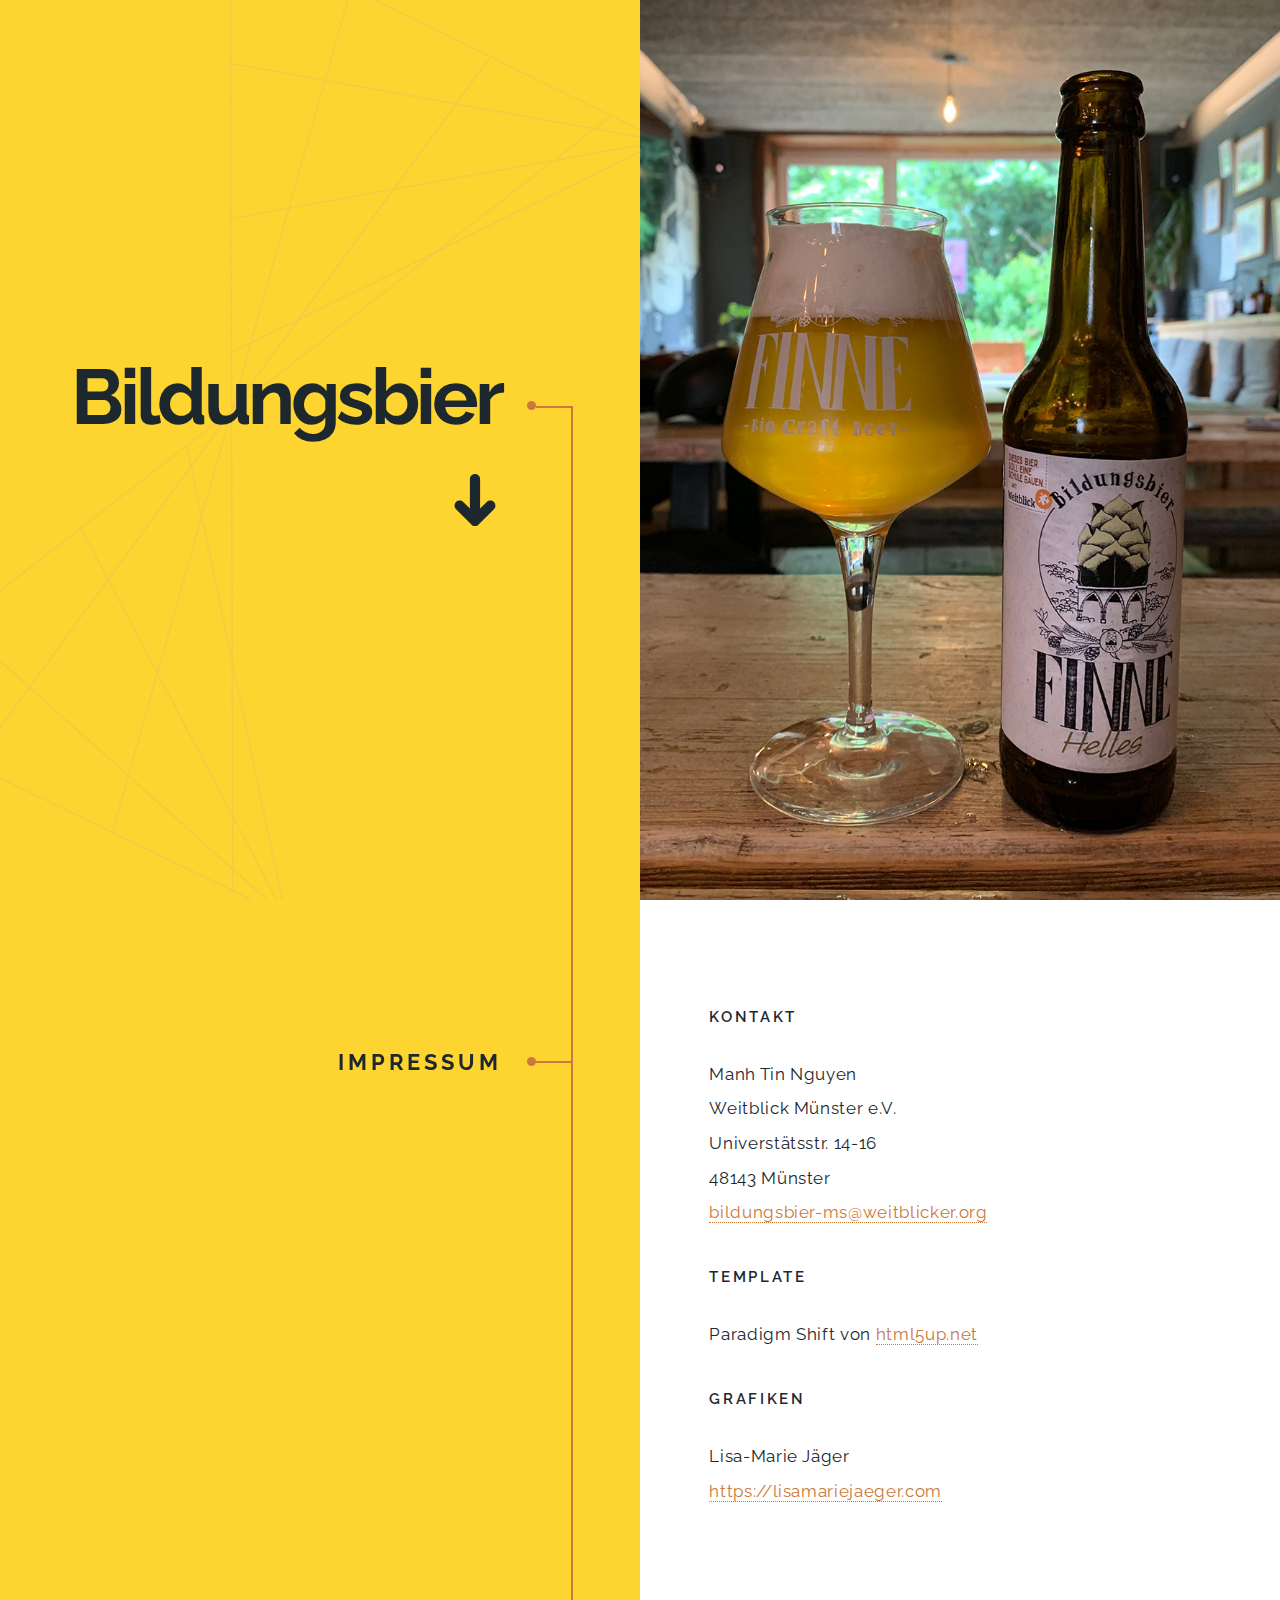
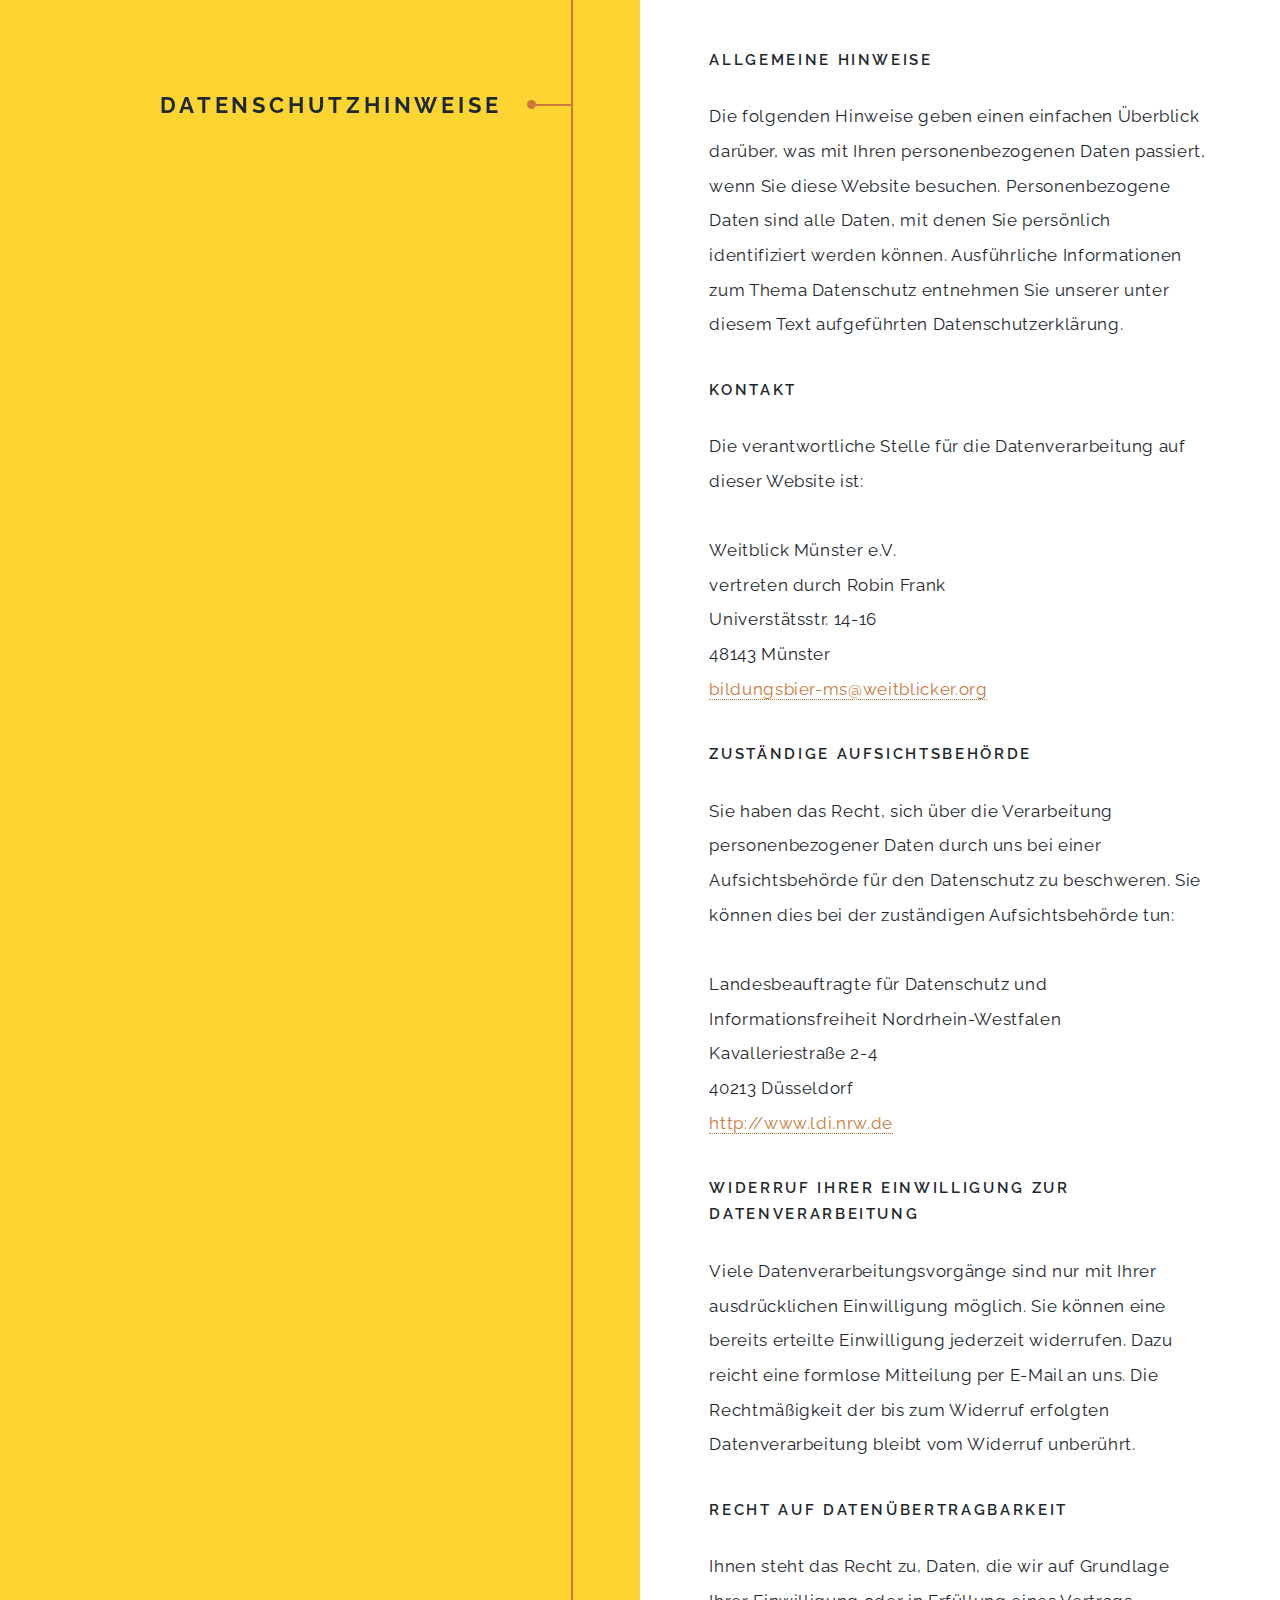
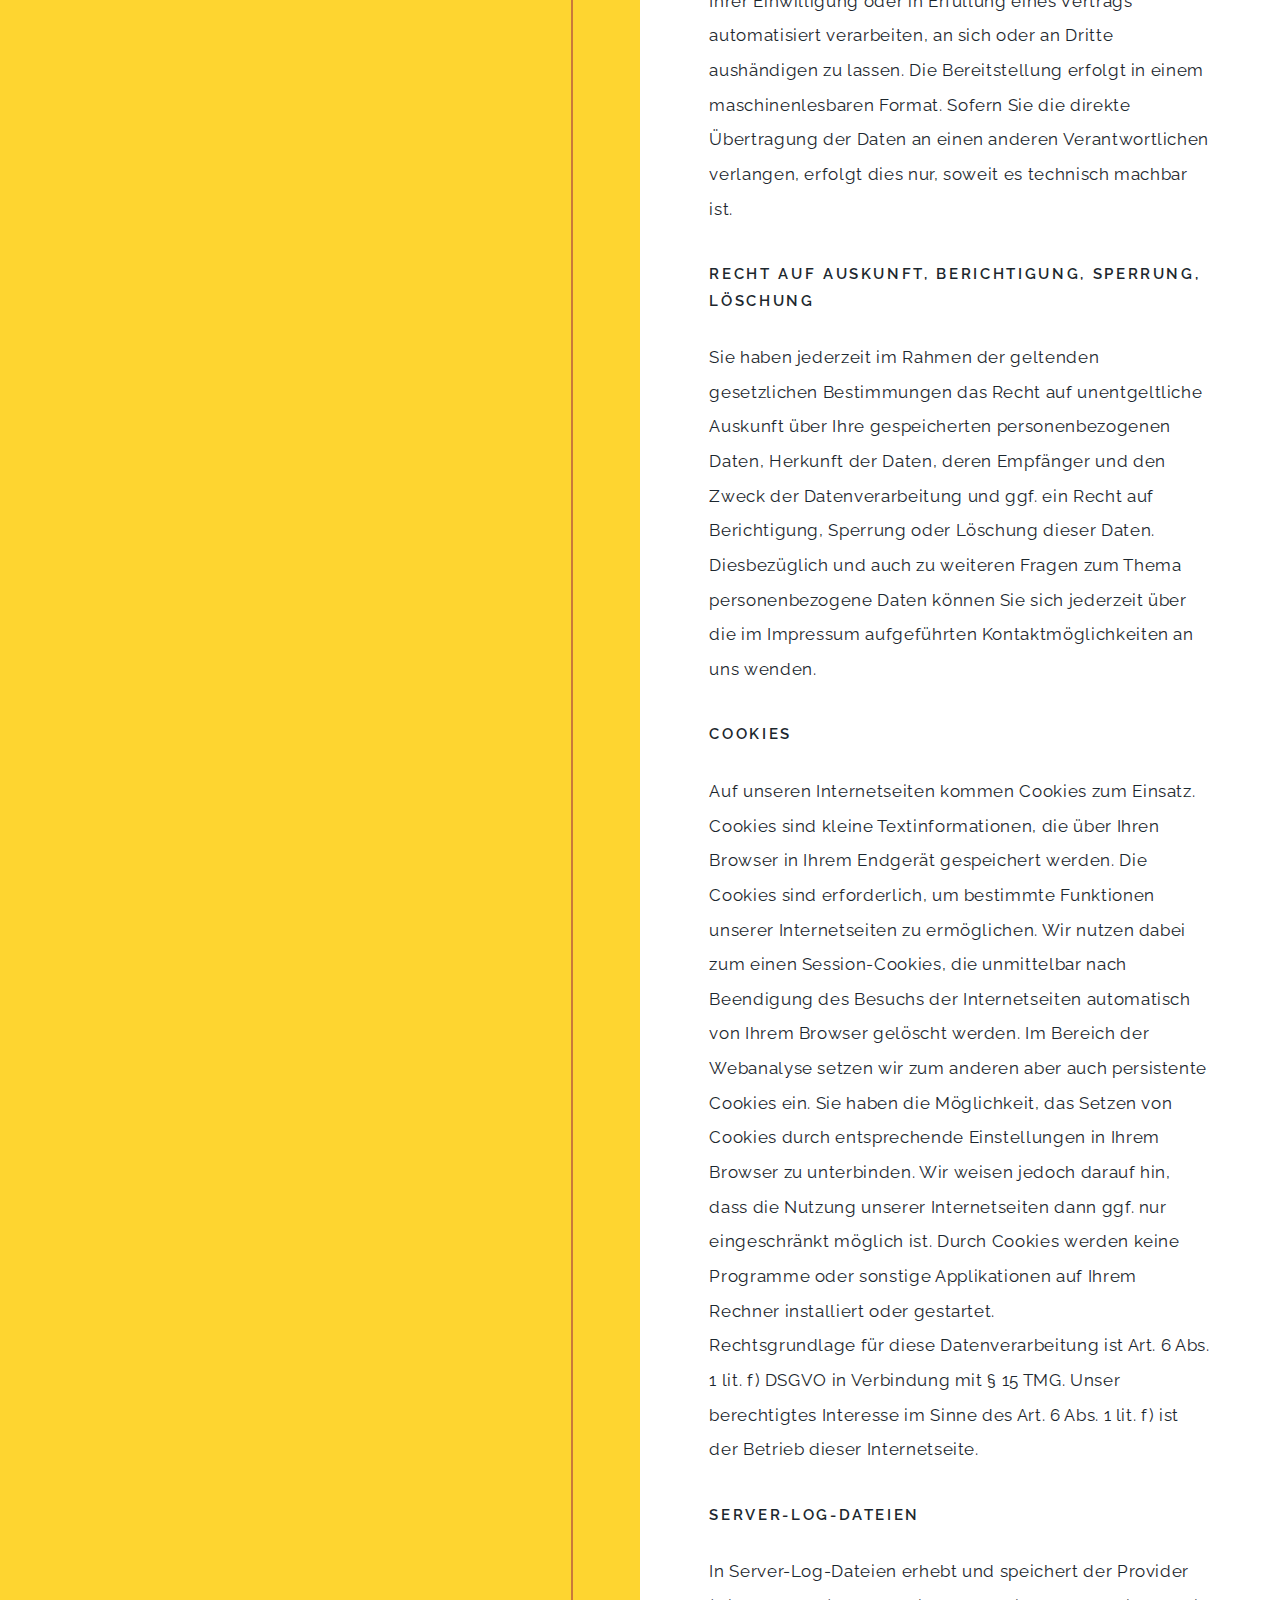
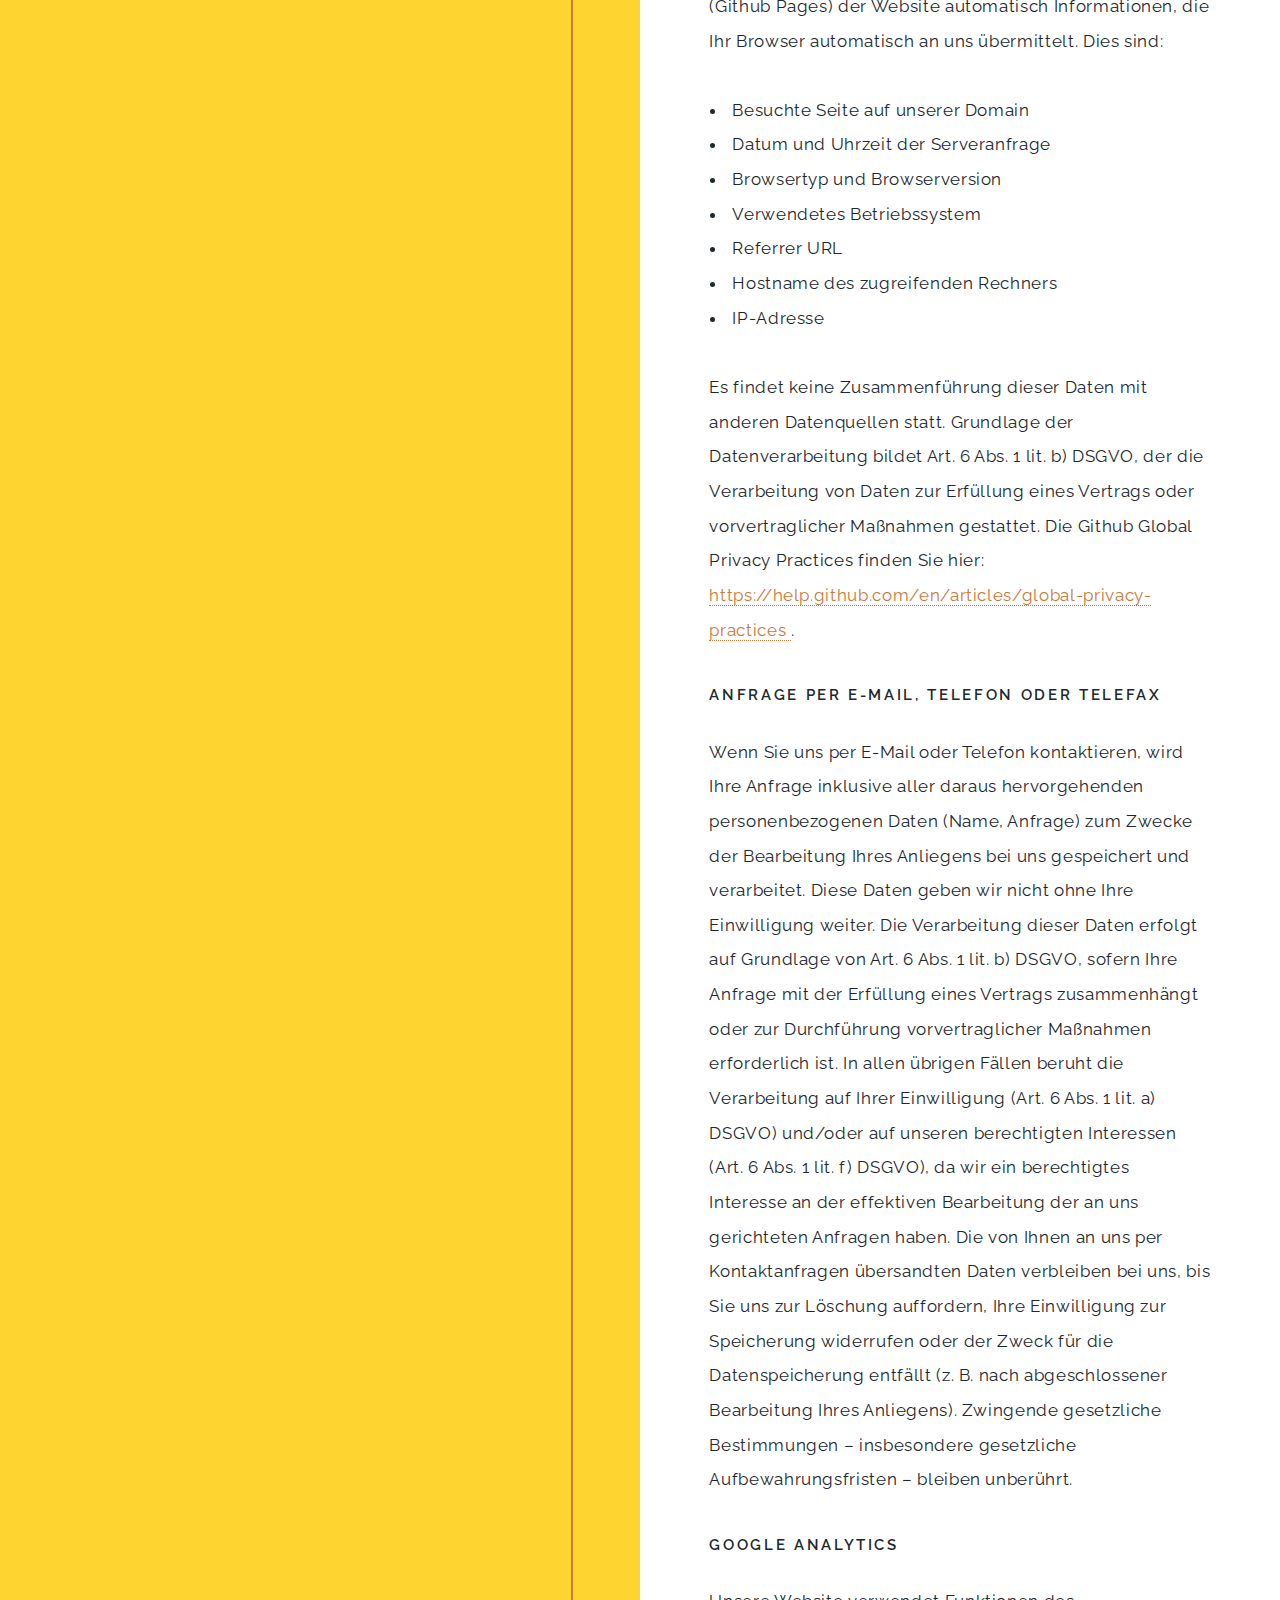
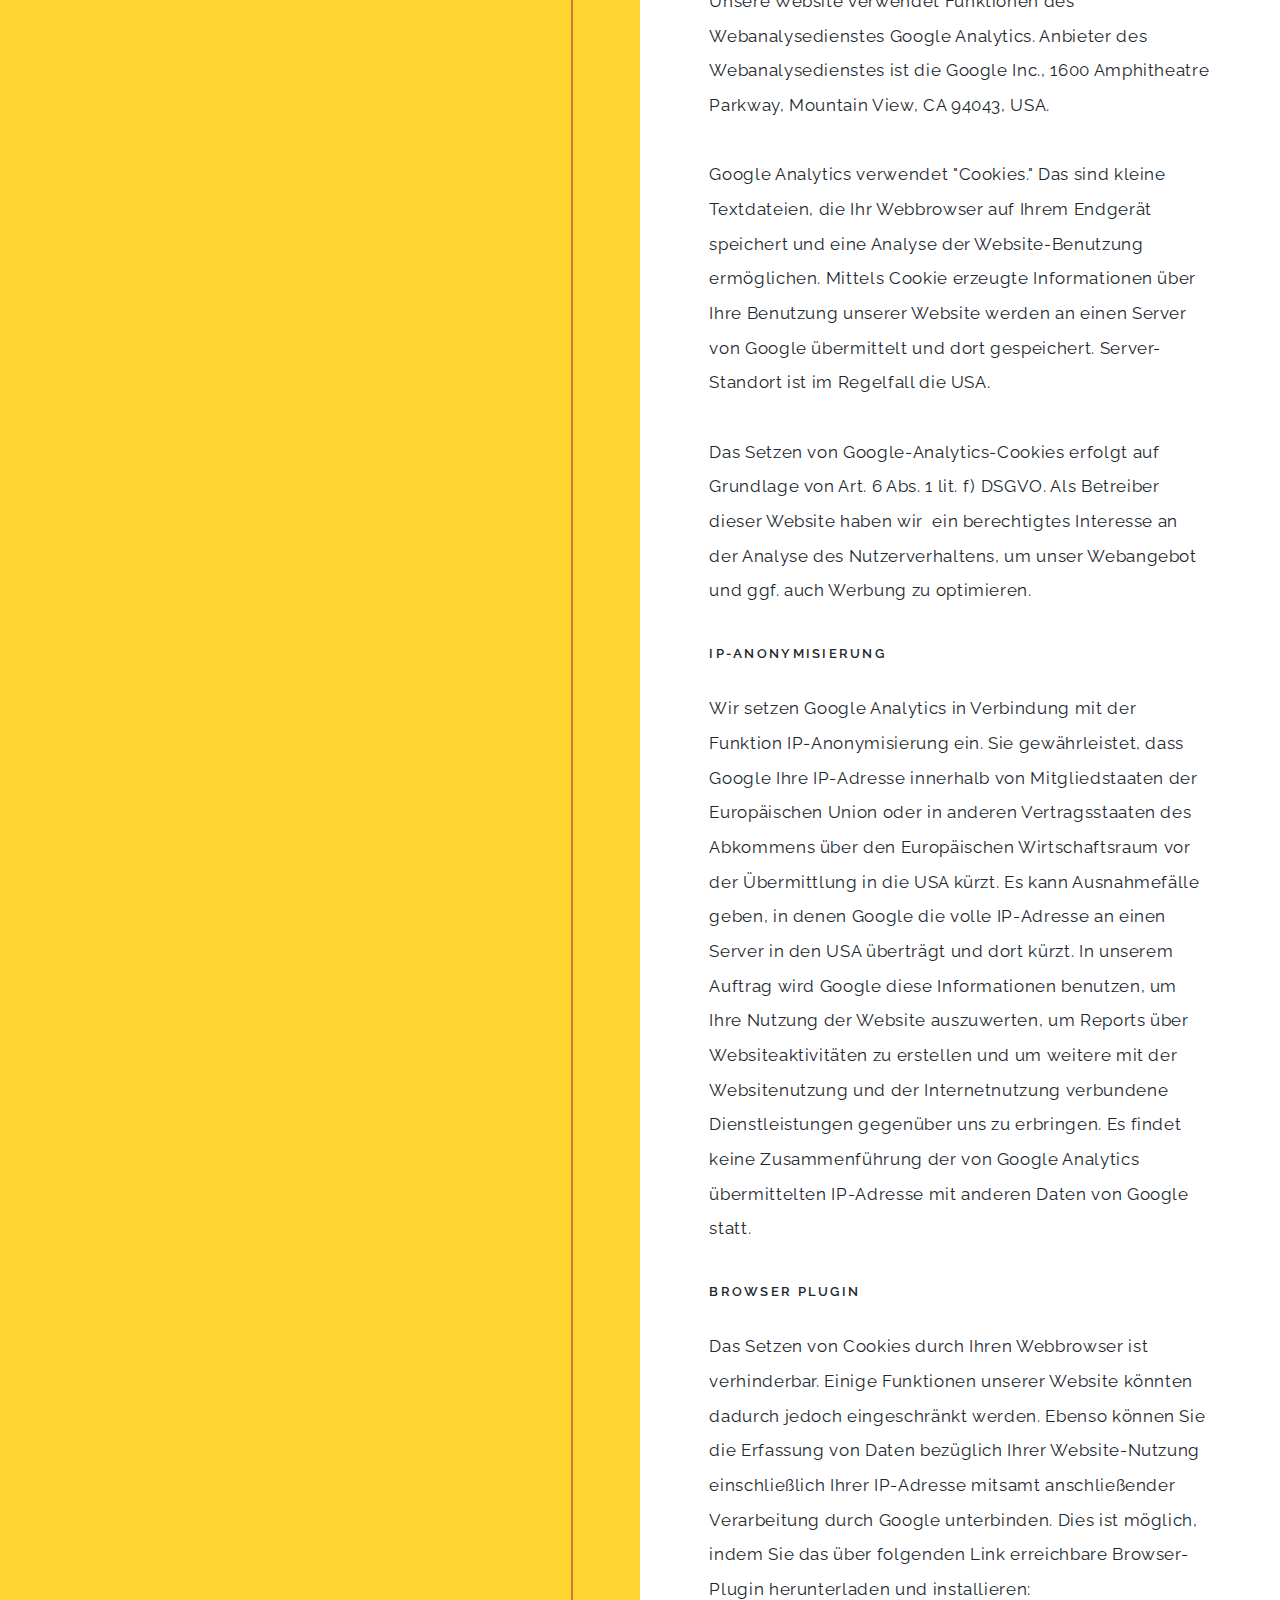
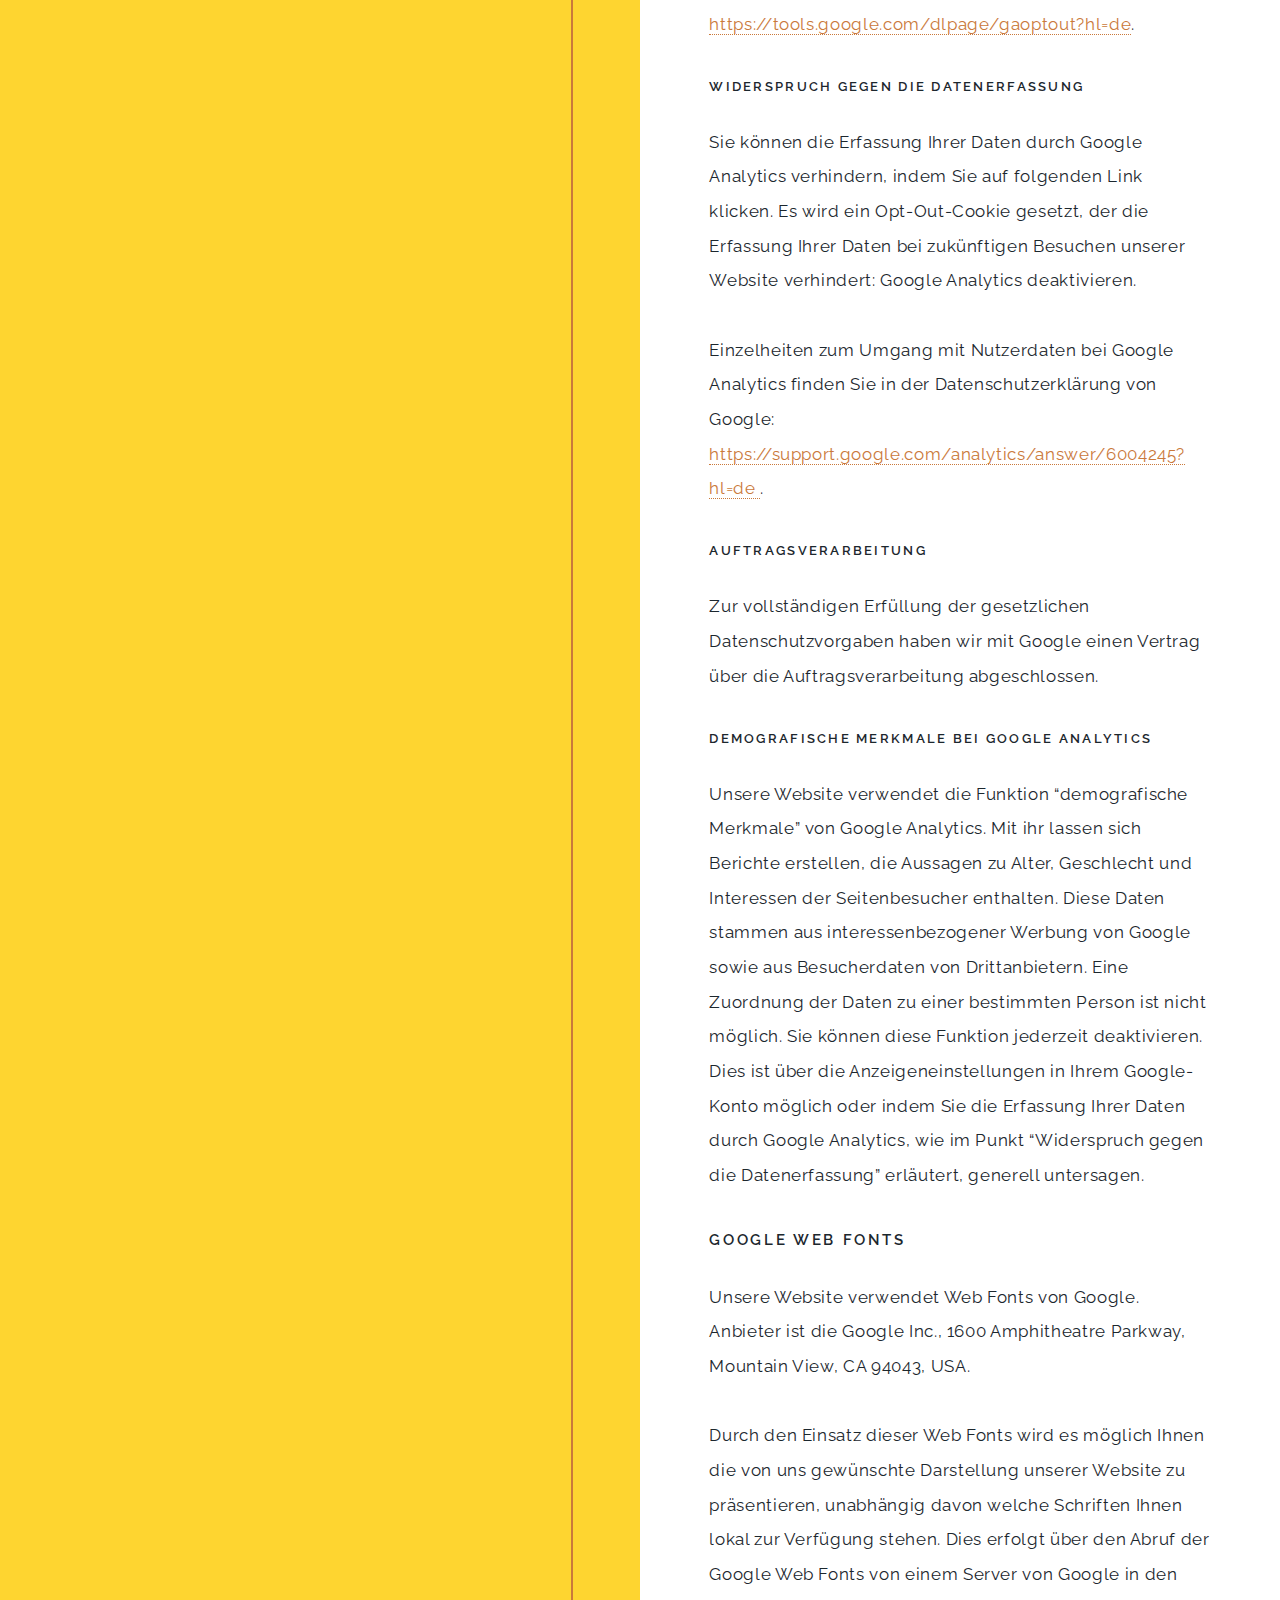
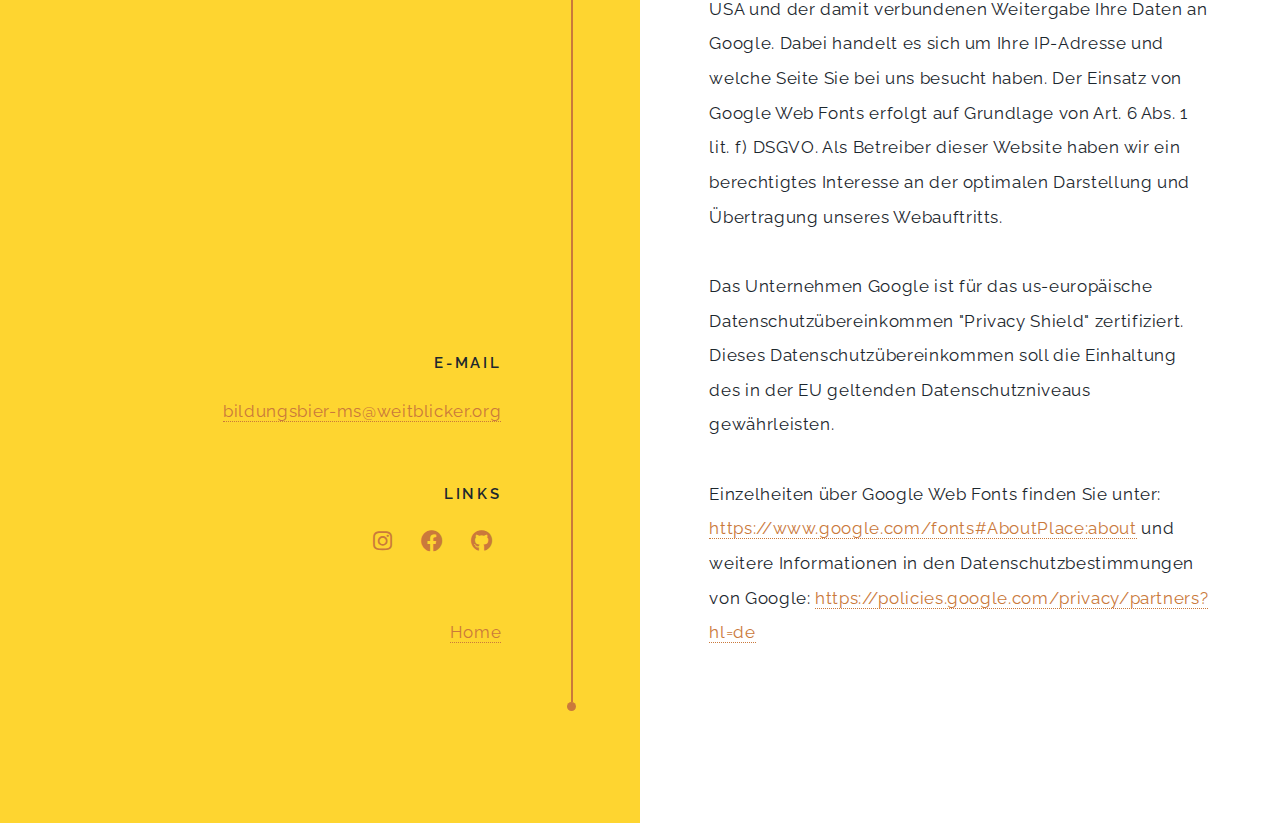
==== privacy.html @ 1fdb75db "resolve conflcts" ====
<!DOCTYPE HTML>
<!--
  Paradigm Shift by HTML5 UP
  html5up.net | @ajlkn
  Free for personal and commercial use under the CCA 3.0 license (html5up.net/license)
-->
<html>
  <head>
    <title>Impressum und Datenschutz | Bildungsbier</title>
    <meta charset="utf-8" />
    <meta name="viewport" content="width=device-width, initial-scale=1, user-scalable=no" />
    <meta name="description" content="" />
    <meta name="keywords" content="" />
    <link rel="stylesheet" href="assets/css/main.css" />
    <script>
      window.dataLayer = window.dataLayer || [];
      function gtag(){dataLayer.push(arguments);}
      gtag('js', new Date());

      gtag('config', 'UA-147139106-1');
    </script>
    <link rel="apple-touch-icon" sizes="180x180" href="assets/favicons/apple-touch-icon.png">
    <link rel="icon" type="image/png" sizes="32x32" href="assets/favicons/favicon-32x32.png">
    <link rel="icon" type="image/png" sizes="16x16" href="assets/favicons/favicon-16x16.png">
    <link rel="manifest" href="assets/favicons/site.webmanifest">
    <link rel="mask-icon" href="assets/favicons/safari-pinned-tab.svg" color="#5bbad5">
    <meta name="msapplication-TileColor" content="#d0c9bb">
    <meta name="theme-color" content="#ffffff">
  </head>
  <body class="is-preload">

    <!-- Wrapper -->
      <div id="wrapper">

        <!-- Intro -->
          <section class="intro">
            <header>
              <h1>Bildungsbier</h1>
              <ul class="actions">
                <li><a href="#contact" class="arrow scrolly"><span class="label">Next</span></a></li>
              </ul>
            </header>
            <div class="content">
              <span class="image fill" data-position="center"><img src="images/hero.jpg" alt="" /></span>
            </div>
          </section>

          <section id="contact">
            <header>
              <div class="sticky">
                <h2>Impressum</h2>
              </div>
            </header>
            <div class="content">
              <h4>Kontakt</h4>
              <p>
                Manh Tin Nguyen</br>
                Weitblick Münster e.V.<br>
                Universtätsstr. 14-16<br>
                48143 Münster<br>
                <a href="mailto:bildungsbier-ms@weitblicker.org">bildungsbier-ms@weitblicker.org</a>
              </p>
              <h4>Template</h4>
              <p>
                Paradigm Shift von <a href="https://html5up.net" target="_blank">html5up.net</a>
              </p>
              <h4>Grafiken</h4>
              <p>
                Lisa-Marie Jäger</br>
                <a href="https://lisamariejaeger.com" target="_blank">https://lisamariejaeger.com</a>
              </p>
            </div>
          </section>

          <section id="privacy">
            <header>
              <div class="sticky">
                <h2>Datenschutzhinweise</h2>
              </div>
            </header>
            <div class="content">
                <h4>Allgemeine Hinweise</h4>
                <p>
                    Die folgenden Hinweise geben einen einfachen Überblick darüber, was mit Ihren personenbezogenen Daten
                    passiert, wenn Sie diese Website besuchen. Personenbezogene Daten sind alle Daten, mit denen Sie
                    persönlich identifiziert werden können. Ausführliche Informationen zum Thema Datenschutz entnehmen
                    Sie unserer unter diesem Text aufgeführten Datenschutzerklärung.
                </p>
                <h4>Kontakt</h4>
                <p>
                  Die verantwortliche Stelle für die Datenverarbeitung auf dieser Website ist:
                </p>
                <p>
                  Weitblick Münster e.V.<br>
                  vertreten durch Robin Frank</br>
                  Universtätsstr. 14-16<br>
                  48143 Münster<br>
                  <a href="mailto:bildungsbier-ms@weitblicker.org">bildungsbier-ms@weitblicker.org</a>
                </p>

                <h4>Zuständige Aufsichtsbehörde</h4>
                <p>
                    Sie haben das Recht, sich über die Verarbeitung personenbezogener Daten durch uns bei einer Aufsichtsbehörde für
                    den Datenschutz zu beschweren. Sie können dies bei der zuständigen Aufsichtsbehörde tun:
                </p>
                <p>
                  Landesbeauftragte für Datenschutz und Informationsfreiheit Nordrhein-Westfalen<br>
                  Kavalleriestraße 2-4<br>
                  40213 Düsseldorf<br>
                  <a href="http://www.ldi.nrw.de" target="_blank">http://www.ldi.nrw.de</a>
                </p>

                <h4>Widerruf Ihrer Einwilligung zur Datenverarbeitung</h4>
                <p>
                  Viele Datenverarbeitungsvorgänge sind nur mit Ihrer ausdrücklichen Einwilligung möglich. Sie können eine
                  bereits erteilte Einwilligung jederzeit widerrufen. Dazu reicht eine formlose Mitteilung per E-Mail an uns.
                  Die Rechtmäßigkeit der bis zum Widerruf erfolgten Datenverarbeitung bleibt vom Widerruf unberührt.
                </p>

                <h4>Recht auf Datenübertragbarkeit</h4>
                <p>
                  Ihnen steht das Recht zu, Daten, die wir auf Grundlage Ihrer Einwilligung oder in Erfüllung eines Vertrags
                  automatisiert verarbeiten, an sich oder an Dritte aushändigen zu lassen. Die Bereitstellung erfolgt in einem
                  maschinenlesbaren Format. Sofern Sie die direkte Übertragung der Daten an einen anderen Verantwortlichen verlangen,
                  erfolgt dies nur, soweit es technisch machbar ist.
                </p>

                <h4>Recht auf Auskunft, Berichtigung, Sperrung, Löschung</h4>
                <p>
                  Sie haben jederzeit im Rahmen der geltenden gesetzlichen Bestimmungen das Recht auf unentgeltliche Auskunft über
                  Ihre gespeicherten personenbezogenen Daten, Herkunft der Daten, deren Empfänger und den Zweck der Datenverarbeitung
                  und ggf. ein Recht auf Berichtigung, Sperrung oder Löschung dieser Daten. Diesbezüglich und auch zu weiteren Fragen
                  zum Thema personenbezogene Daten können Sie sich jederzeit über die im Impressum aufgeführten Kontaktmöglichkeiten an
                  uns wenden.
                </p>

                <h4>Cookies</h4>
                <p>
                  Auf unseren Internetseiten kommen Cookies zum Einsatz. Cookies sind kleine Textinformationen, die über Ihren Browser in
                  Ihrem Endgerät gespeichert werden. Die Cookies sind erforderlich, um bestimmte Funktionen unserer Internetseiten zu
                  ermöglichen. Wir nutzen dabei zum einen Session-Cookies, die unmittelbar nach Beendigung des Besuchs der Internetseiten
                  automatisch von Ihrem Browser gelöscht werden. Im Bereich der Webanalyse setzen wir zum anderen aber auch persistente Cookies
                  ein. Sie haben die Möglichkeit, das Setzen von Cookies durch entsprechende Einstellungen in Ihrem Browser zu unterbinden.
                  Wir weisen jedoch darauf hin, dass die Nutzung unserer Internetseiten dann ggf. nur eingeschränkt möglich ist. Durch Cookies
                  werden keine Programme oder sonstige Applikationen auf Ihrem Rechner installiert oder gestartet.<br>
                  Rechtsgrundlage für diese Datenverarbeitung ist Art. 6 Abs. 1 lit. f) DSGVO in Verbindung mit § 15 TMG. Unser berechtigtes
                  Interesse im Sinne des Art. 6 Abs. 1 lit. f) ist der Betrieb dieser Internetseite.
                </p>

                <h4>Server-Log-Dateien</h4>
                <p>
                  In Server-Log-Dateien erhebt und speichert der Provider (Github Pages) der Website automatisch Informationen, die Ihr
                  Browser automatisch an uns übermittelt. Dies sind:
                  <ul>
                      <li>Besuchte Seite auf unserer Domain</li>
                      <li>Datum und Uhrzeit der Serveranfrage</li>
                      <li>Browsertyp und Browserversion</li>
                      <li>Verwendetes Betriebssystem</li>
                      <li>Referrer URL</li>
                      <li>Hostname des zugreifenden Rechners</li>
                      <li>IP-Adresse</li>
                  </ul>
                  Es findet keine Zusammenführung dieser Daten mit anderen Datenquellen statt. Grundlage der Datenverarbeitung bildet
                  Art. 6 Abs. 1 lit. b) DSGVO, der die Verarbeitung von Daten zur Erfüllung eines Vertrags oder vorvertraglicher Maßnahmen
                  gestattet. Die Github Global Privacy Practices finden Sie hier:<br>
                  <a href="https://help.github.com/en/articles/global-privacy-practices" target="_blank">
                    https://help.github.com/en/articles/global-privacy-practices
                  </a>.
                </p>

                <h4>Anfrage per E-Mail, Telefon oder Telefax</h4>
                <p>
                  Wenn Sie uns per E-Mail oder Telefon kontaktieren, wird Ihre Anfrage inklusive aller daraus
                  hervorgehenden personenbezogenen Daten (Name, Anfrage) zum Zwecke der Bearbeitung Ihres Anliegens
                  bei uns gespeichert und verarbeitet. Diese Daten geben wir nicht ohne Ihre Einwilligung weiter.
                  Die Verarbeitung dieser Daten erfolgt auf Grundlage von Art. 6 Abs. 1 lit. b) DSGVO, sofern Ihre Anfrage mit
                  der Erfüllung eines Vertrags zusammenhängt oder zur Durchführung vorvertraglicher Maßnahmen
                  erforderlich ist. In allen übrigen Fällen beruht die Verarbeitung auf Ihrer Einwilligung (Art. 6 Abs. 1 lit. a)
                  DSGVO) und/oder auf unseren berechtigten Interessen (Art. 6 Abs. 1 lit. f) DSGVO), da wir ein berechtigtes
                  Interesse an der effektiven Bearbeitung der an uns gerichteten Anfragen haben.
                  Die von Ihnen an uns per Kontaktanfragen übersandten Daten verbleiben bei uns, bis Sie uns zur Löschung
                  auffordern, Ihre Einwilligung zur Speicherung widerrufen oder der Zweck für die Datenspeicherung entfällt
                  (z. B. nach abgeschlossener Bearbeitung Ihres Anliegens). Zwingende gesetzliche Bestimmungen –
                  insbesondere gesetzliche Aufbewahrungsfristen – bleiben unberührt.
                </p>

                <h4>Google Analytics</h4>
                <p>
                  Unsere Website verwendet Funktionen des Webanalysedienstes Google Analytics. Anbieter des Webanalysedienstes ist die
                  Google Inc., 1600 Amphitheatre Parkway, Mountain View, CA 94043, USA.
                </p>
                <p>
                  Google Analytics verwendet "Cookies." Das sind kleine Textdateien, die Ihr Webbrowser auf Ihrem Endgerät speichert und
                  eine Analyse der Website-Benutzung ermöglichen. Mittels Cookie erzeugte Informationen über Ihre Benutzung unserer Website
                  werden an einen Server von Google übermittelt und dort gespeichert. Server-Standort ist im Regelfall die USA.
                </p>
                <p>
                  Das Setzen von Google-Analytics-Cookies erfolgt auf Grundlage von Art. 6 Abs. 1 lit. f) DSGVO. Als Betreiber dieser Website
                  haben wir  ein berechtigtes Interesse an der Analyse des Nutzerverhaltens, um unser Webangebot und ggf. auch Werbung zu
                  optimieren.
                </p>
                <h5>IP-Anonymisierung</h5>
                <p>
                  Wir setzen Google Analytics in Verbindung mit der Funktion IP-Anonymisierung ein. Sie gewährleistet, dass Google Ihre
                  IP-Adresse innerhalb von Mitgliedstaaten der Europäischen Union oder in anderen Vertragsstaaten des Abkommens über den
                  Europäischen Wirtschaftsraum vor der Übermittlung in die USA kürzt. Es kann Ausnahmefälle geben, in denen Google die volle
                  IP-Adresse an einen Server in den USA überträgt und dort kürzt. In unserem Auftrag wird Google diese Informationen benutzen,
                  um Ihre Nutzung der Website auszuwerten, um Reports über Websiteaktivitäten zu erstellen und um weitere mit der Websitenutzung
                  und der Internetnutzung verbundene Dienstleistungen gegenüber uns zu erbringen. Es findet keine Zusammenführung der von
                  Google Analytics übermittelten IP-Adresse mit anderen Daten von Google statt.
                </p>
                <h5>Browser Plugin</h5>
                <p>
                  Das Setzen von Cookies durch Ihren Webbrowser ist verhinderbar. Einige Funktionen unserer Website könnten dadurch jedoch
                  eingeschränkt werden. Ebenso können Sie die Erfassung von Daten bezüglich Ihrer Website-Nutzung einschließlich Ihrer
                  IP-Adresse mitsamt anschließender Verarbeitung durch Google unterbinden. Dies ist möglich, indem Sie das über folgenden Link
                  erreichbare Browser-Plugin herunterladen und installieren:<br>
                  <a href="https://tools.google.com/dlpage/gaoptout?hl=de" target="_blank">https://tools.google.com/dlpage/gaoptout?hl=de</a>.
                </p>
                <h5>Widerspruch gegen die Datenerfassung</h5>
                <p>
                  Sie können die Erfassung Ihrer Daten durch Google Analytics verhindern, indem Sie auf folgenden Link klicken.
                  Es wird ein Opt-Out-Cookie gesetzt, der die Erfassung Ihrer Daten bei zukünftigen Besuchen unserer Website verhindert:
                  Google Analytics deaktivieren.
                </p>
                <p>
                  Einzelheiten zum Umgang mit Nutzerdaten bei Google Analytics finden Sie in der Datenschutzerklärung von Google:<br>
                  <a href="https://support.google.com/analytics/answer/6004245?hl=de" target="_blank">
                    https://support.google.com/analytics/answer/6004245?hl=de
                  </a>.
                </p>
                <h5>Auftragsverarbeitung</h5>
                <p>
                  Zur vollständigen Erfüllung der gesetzlichen Datenschutzvorgaben haben wir mit Google einen Vertrag über die
                  Auftragsverarbeitung abgeschlossen.
                </p>
                <h5>Demografische Merkmale bei Google Analytics</h5>
                <p>
                  Unsere Website verwendet die Funktion “demografische Merkmale” von Google Analytics. Mit ihr lassen sich Berichte erstellen,
                  die Aussagen zu Alter, Geschlecht und Interessen der Seitenbesucher enthalten. Diese Daten stammen aus interessenbezogener
                  Werbung von Google sowie aus Besucherdaten von Drittanbietern. Eine Zuordnung der Daten zu einer bestimmten Person ist nicht
                  möglich. Sie können diese Funktion jederzeit deaktivieren. Dies ist über die Anzeigeneinstellungen in Ihrem Google-Konto
                  möglich oder indem Sie die Erfassung Ihrer Daten durch Google Analytics, wie im Punkt “Widerspruch gegen die Datenerfassung”
                  erläutert, generell untersagen.
                </p>

                <h4>Google Web Fonts</h4>
                <p>
                  Unsere Website verwendet Web Fonts von Google. Anbieter ist die Google Inc., 1600 Amphitheatre Parkway, Mountain View,
                  CA 94043, USA.
                </p>
                <p>
                  Durch den Einsatz dieser Web Fonts wird es möglich Ihnen die von uns gewünschte Darstellung unserer Website zu präsentieren,
                  unabhängig davon welche Schriften Ihnen lokal zur Verfügung stehen. Dies erfolgt über den Abruf der Google Web Fonts von
                  einem Server von Google in den USA und der damit verbundenen Weitergabe Ihre Daten an Google. Dabei handelt es sich um Ihre
                  IP-Adresse und welche Seite Sie bei uns besucht haben. Der Einsatz von Google Web Fonts erfolgt auf Grundlage von Art. 6
                  Abs. 1 lit. f) DSGVO. Als Betreiber dieser Website haben wir ein berechtigtes Interesse an der optimalen Darstellung und
                  Übertragung unseres Webauftritts.
                </p>
                <p>
                  Das Unternehmen Google ist für das us-europäische Datenschutzübereinkommen "Privacy Shield" zertifiziert. Dieses
                  Datenschutzübereinkommen soll die Einhaltung des in der EU geltenden Datenschutzniveaus gewährleisten.
                </p>
                <p>Einzelheiten über Google Web Fonts finden Sie unter:
                  <a href="https://www.google.com/fonts#AboutPlace:about" target="_blank">https://www.google.com/fonts#AboutPlace:about</a>
                  und weitere Informationen in den Datenschutzbestimmungen von Google:
                  <a href="https://policies.google.com/privacy/partners?hl=de" target="_blank">
                    https://policies.google.com/privacy/partners?hl=de
                  </a>
                </p>
            </div>

            <footer>
              <ul class="items">
                <li>
                  <h3>E-Mail</h3>
                  <a href="mailto:bildungsbier-ms@weitblicker.org">bildungsbier-ms@weitblicker.org</a>
                </li>
                <li>
                  <h3>Links</h3>
                  <ul class="icons">
                    <li><a href="https://www.instagram.com/bildungsbier/" class="icon brands fa-instagram"><span class="label">Instagram</span></a></li>
                    <li><a href="https://www.facebook.com/WeitblickMuenster/" class="icon brands fa-facebook"><span class="label">Facebook</span></a></li>
                    <li><a href="https://github.com/ManhTin/bildungsbier" class="icon brands fa-github"><span class="label">GitHub</span></a></li>
                  </ul>
                </li>
                <li>
                  <ul class="actions">
                    <li><a href="index.html">Home</a></li>
                  </ul>
                </li>
              </ul>
            </footer>
          </section>
      </div>

    <!-- Scripts -->
      <script src="assets/js/jquery.min.js"></script>
      <script src="assets/js/jquery.scrolly.min.js"></script>
      <script src="assets/js/browser.min.js"></script>
      <script src="assets/js/breakpoints.min.js"></script>
      <script src="assets/js/util.js"></script>
      <script src="assets/js/main.js"></script>

  </body>
</html>
---- assets/css/main.css ----
@import url(fontawesome-all.min.css);
@import url("https://fonts.googleapis.com/css?family=Raleway:300,400,600,700, 300i, 600i, 700i");

/*
  Paradigm Shift by HTML5 UP
  html5up.net | @ajlkn
  Free for personal and commercial use under the CCA 3.0 license (html5up.net/license)
*/

html, body, div, span, applet, object,
iframe, h1, h2, h3, h4, h5, h6, p, blockquote,
pre, a, abbr, acronym, address, big, cite,
code, del, dfn, em, img, ins, kbd, q, s, samp,
small, strike, strong, sub, sup, tt, var, b,
u, i, center, dl, dt, dd, ol, ul, li, fieldset,
form, label, legend, table, caption, tbody,
tfoot, thead, tr, th, td, article, aside,
canvas, details, embed, figure, figcaption,
footer, header, hgroup, menu, nav, output, ruby,
section, summary, time, mark, audio, video {
  margin: 0;
  padding: 0;
  border: 0;
  font-size: 100%;
  font: inherit;
  vertical-align: baseline;}

article, aside, details, figcaption, figure,
footer, header, hgroup, menu, nav, section {
  display: block;}

body {
  line-height: 1;
}

ol, ul {
  list-style: none;
}

blockquote, q {
  quotes: none;
}

  blockquote:before, blockquote:after, q:before, q:after {
    content: '';
    content: none;
  }

table {
  border-collapse: collapse;
  border-spacing: 0;
}

body {
  -webkit-text-size-adjust: none;
}

mark {
  background-color: transparent;
  color: inherit;
}

input::-moz-focus-inner {
  border: 0;
  padding: 0;
}

input, select, textarea {
  -moz-appearance: none;
  -webkit-appearance: none;
  -ms-appearance: none;
  appearance: none;
}

/* Basic */

  @-ms-viewport {
    width: device-width;
  }

  body {
    -ms-overflow-style: scrollbar;
  }

  @media screen and (max-width: 480px) {

    html, body {
      min-width: 320px;
    }

  }

  html {
    box-sizing: border-box;
  }

  *, *:before, *:after {
    box-sizing: inherit;
  }

  html {
    /* overflow-x: hidden; */
  }

  body {
    background: #ffffff;
    /* overflow-x: hidden; */
  }

    body.is-preload *, body.is-preload *:before, body.is-preload *:after {
      -moz-animation: none !important;
      -webkit-animation: none !important;
      -ms-animation: none !important;
      animation: none !important;
      -moz-transition: none !important;
      -webkit-transition: none !important;
      -ms-transition: none !important;
      transition: none !important;
    }

/* Typography */

  html {
    font-size: 18pt;
  }

    @media screen and (max-width: 1920px) {

      html {
        font-size: 13pt;
      }

    }

    @media screen and (max-width: 1152px) {

      html {
        font-size: 14pt;
      }

    }

    @media screen and (max-width: 736px) {

      html {
        font-size: 12pt;
      }

    }

    @media screen and (max-width: 480px) {

      html {
        font-size: 11pt;
      }

    }

  body {
    background-color: #ffffff;
    color: #1c272e;
  }

  body, input, select, textarea {
    color: #1c272e;
    font-family: "Raleway", Helvetica, sans-serif;
    font-size: 1rem;
    font-weight: 400;
    letter-spacing: 0.0375em;
    line-height: 2;
  }

  a {
    -moz-transition: border-bottom-color 0.25s ease-in-out;
    -webkit-transition: border-bottom-color 0.25s ease-in-out;
    -ms-transition: border-bottom-color 0.25s ease-in-out;
    transition: border-bottom-color 0.25s ease-in-out;
    text-decoration: none;
    color: #ca793b;;
    border-bottom: dotted 1px;
  }

    a:hover {
      text-decoration: none;
      border-bottom-color: transparent;
    }

  strong, b {
    font-weight: 600;
    color: #1c272e;
  }

  em, i {
    font-style: italic;
  }

  p {
    margin: 0 0 2rem 0;
  }

  h1, h2, h3, h4, h5, h6 {
    color: #1c272e;
    font-family: "Raleway", Helvetica, sans-serif;
    font-weight: 600;
    letter-spacing: 0.175em;
    line-height: 1.75;
    margin: 0 0 1.5rem 0;
    text-transform: uppercase;
  }

    h1 a, h2 a, h3 a, h4 a, h5 a, h6 a {
      color: inherit;
      text-decoration: none;
    }

  h1 {
    font-family: "Raleway", Helvetica, sans-serif;
    font-size: 4.5rem;
    font-weight: 700;
    letter-spacing: -0.05em;
    line-height: 1.1;
    margin: 0 0 1.5rem 0;
    text-transform: none;
  }

  h2 {
    font-size: 1.25rem;
    font-weight: 700;
    margin: 0 0 2rem 0;
  }

  h3 {
    font-size: 0.875rem;
    font-weight: 600;
  }

  h4 {
    font-size: 0.875rem;
  }

  h5 {
    font-size: 0.75rem;
  }

  h6 {
    font-size: 0.625rem;
  }

  @media screen and (max-width: 736px) {

    h1 {
      font-size: 4rem;
      line-height: 1.1;
    }

    h2 {
      font-size: 1.25rem;
      line-height: 1.7;
    }

    h3 {
      font-size: 0.9rem;
    }

    h4 {
      font-size: 0.75rem;
    }

    h5 {
      font-size: 0.675rem;
    }

  }

  @media screen and (max-width: 360px) {

    h1 {
      font-size: 3.5rem;
    }

    h2 {
      font-size: 1.125rem;
    }

    h3 {
      font-size: 0.8rem;
    }

    h4 {
      font-size: 0.675rem;
    }

    h5 {
      font-size: 0.675rem;
    }

  }

  sub {
    font-size: 0.8rem;
    position: relative;
    top: 0.5rem;
  }

  sup {
    font-size: 0.8rem;
    position: relative;
    top: -0.5rem;
  }

  blockquote {
    border-left: solid 0.5rem rgba(144, 144, 144, 0.25);
    font-style: italic;
    margin: 0 0 2rem 0;
    padding: 1rem 0 1rem 2rem;
  }

  code {
    background: rgba(144, 144, 144, 0.1);
    border-radius: 0.325rem;
    font-family: "Courier New", monospace;
    font-size: 0.9rem;
    margin: 0 0.25rem;
    padding: 0.25rem 0.65rem;
  }

  pre {
    -webkit-overflow-scrolling: touch;
    font-family: "Courier New", monospace;
    font-size: 0.9rem;
    margin: 0 0 2rem 0;
    width: 100%;
  }

    pre code {
      display: block;
      line-height: 1.75;
      padding: 1rem 1.5rem;
      overflow-x: auto;
    }

  hr {
    border: 0;
    border-bottom: solid 2px rgba(144, 144, 144, 0.25);
    margin: 3rem 0;
  }

    hr.major {
      margin: 5rem 0;
    }

    @media screen and (max-width: 736px) {

      hr.major {
        margin: 3rem 0;
      }

    }

/* Row */

  .row {
    display: flex;
    flex-wrap: wrap;
    box-sizing: border-box;
    align-items: stretch;
  }

    .row > * {
      box-sizing: border-box;
    }

    .row.gtr-uniform > * > :last-child {
      margin-bottom: 0;
    }

    .row.aln-left {
      justify-content: flex-start;
    }

    .row.aln-center {
      justify-content: center;
    }

    .row.aln-right {
      justify-content: flex-end;
    }

    .row.aln-top {
      align-items: flex-start;
    }

    .row.aln-middle {
      align-items: center;
    }

    .row.aln-bottom {
      align-items: flex-end;
    }

    .row > .imp {
      order: -1;
    }

    .row > .col-1 {
      width: 8.33333%;
    }

    .row > .off-1 {
      margin-left: 8.33333%;
    }

    .row > .col-2 {
      width: 16.66667%;
    }

    .row > .off-2 {
      margin-left: 16.66667%;
    }

    .row > .col-3 {
      width: 25%;
    }

    .row > .off-3 {
      margin-left: 25%;
    }

    .row > .col-4 {
      width: 33.33333%;
    }

    .row > .off-4 {
      margin-left: 33.33333%;
    }

    .row > .col-5 {
      width: 41.66667%;
    }

    .row > .off-5 {
      margin-left: 41.66667%;
    }

    .row > .col-6 {
      width: 50%;
    }

    .row > .off-6 {
      margin-left: 50%;
    }

    .row > .col-7 {
      width: 58.33333%;
    }

    .row > .off-7 {
      margin-left: 58.33333%;
    }

    .row > .col-8 {
      width: 66.66667%;
    }

    .row > .off-8 {
      margin-left: 66.66667%;
    }

    .row > .col-9 {
      width: 75%;
    }

    .row > .off-9 {
      margin-left: 75%;
    }

    .row > .col-10 {
      width: 83.33333%;
    }

    .row > .off-10 {
      margin-left: 83.33333%;
    }

    .row > .col-11 {
      width: 91.66667%;
    }

    .row > .off-11 {
      margin-left: 91.66667%;
    }

    .row > .col-12 {
      width: 100%;
    }

    .row > .off-12 {
      margin-left: 100%;
    }

    .row.gtr-0 {
      margin-top: 0;
      margin-left: 0rem;
    }

      .row.gtr-0 > * {
        padding: 0 0 0 0rem;
      }

      .row.gtr-0.gtr-uniform {
        margin-top: 0rem;
      }

        .row.gtr-0.gtr-uniform > * {
          padding-top: 0rem;
        }

    .row.gtr-25 {
      margin-top: 0;
      margin-left: -0.5rem;
    }

      .row.gtr-25 > * {
        padding: 0 0 0 0.5rem;
      }

      .row.gtr-25.gtr-uniform {
        margin-top: -0.5rem;
      }

        .row.gtr-25.gtr-uniform > * {
          padding-top: 0.5rem;
        }

    .row.gtr-50 {
      margin-top: 0;
      margin-left: -1rem;
    }

      .row.gtr-50 > * {
        padding: 0 0 0 1rem;
      }

      .row.gtr-50.gtr-uniform {
        margin-top: -1rem;
      }

        .row.gtr-50.gtr-uniform > * {
          padding-top: 1rem;
        }

    .row {
      margin-top: 0;
      margin-left: -2rem;
    }

      .row > * {
        padding: 0 0 0 2rem;
      }

      .row.gtr-uniform {
        margin-top: -2rem;
      }

        .row.gtr-uniform > * {
          padding-top: 2rem;
        }

    .row.gtr-150 {
      margin-top: 0;
      margin-left: -3rem;
    }

      .row.gtr-150 > * {
        padding: 0 0 0 3rem;
      }

      .row.gtr-150.gtr-uniform {
        margin-top: -3rem;
      }

        .row.gtr-150.gtr-uniform > * {
          padding-top: 3rem;
        }

    .row.gtr-200 {
      margin-top: 0;
      margin-left: -4rem;
    }

      .row.gtr-200 > * {
        padding: 0 0 0 4rem;
      }

      .row.gtr-200.gtr-uniform {
        margin-top: -4rem;
      }

        .row.gtr-200.gtr-uniform > * {
          padding-top: 4rem;
        }

    @media screen and (max-width: 1920px) {

      .row {
        display: flex;
        flex-wrap: wrap;
        box-sizing: border-box;
        align-items: stretch;
      }

        .row > * {
          box-sizing: border-box;
        }

        .row.gtr-uniform > * > :last-child {
          margin-bottom: 0;
        }

        .row.aln-left {
          justify-content: flex-start;
        }

        .row.aln-center {
          justify-content: center;
        }

        .row.aln-right {
          justify-content: flex-end;
        }

        .row.aln-top {
          align-items: flex-start;
        }

        .row.aln-middle {
          align-items: center;
        }

        .row.aln-bottom {
          align-items: flex-end;
        }

        .row > .imp-xlarge {
          order: -1;
        }

        .row > .col-1-xlarge {
          width: 8.33333%;
        }

        .row > .off-1-xlarge {
          margin-left: 8.33333%;
        }

        .row > .col-2-xlarge {
          width: 16.66667%;
        }

        .row > .off-2-xlarge {
          margin-left: 16.66667%;
        }

        .row > .col-3-xlarge {
          width: 25%;
        }

        .row > .off-3-xlarge {
          margin-left: 25%;
        }

        .row > .col-4-xlarge {
          width: 33.33333%;
        }

        .row > .off-4-xlarge {
          margin-left: 33.33333%;
        }

        .row > .col-5-xlarge {
          width: 41.66667%;
        }

        .row > .off-5-xlarge {
          margin-left: 41.66667%;
        }

        .row > .col-6-xlarge {
          width: 50%;
        }

        .row > .off-6-xlarge {
          margin-left: 50%;
        }

        .row > .col-7-xlarge {
          width: 58.33333%;
        }

        .row > .off-7-xlarge {
          margin-left: 58.33333%;
        }

        .row > .col-8-xlarge {
          width: 66.66667%;
        }

        .row > .off-8-xlarge {
          margin-left: 66.66667%;
        }

        .row > .col-9-xlarge {
          width: 75%;
        }

        .row > .off-9-xlarge {
          margin-left: 75%;
        }

        .row > .col-10-xlarge {
          width: 83.33333%;
        }

        .row > .off-10-xlarge {
          margin-left: 83.33333%;
        }

        .row > .col-11-xlarge {
          width: 91.66667%;
        }

        .row > .off-11-xlarge {
          margin-left: 91.66667%;
        }

        .row > .col-12-xlarge {
          width: 100%;
        }

        .row > .off-12-xlarge {
          margin-left: 100%;
        }

        .row.gtr-0 {
          margin-top: 0;
          margin-left: 0rem;
        }

          .row.gtr-0 > * {
            padding: 0 0 0 0rem;
          }

          .row.gtr-0.gtr-uniform {
            margin-top: 0rem;
          }

            .row.gtr-0.gtr-uniform > * {
              padding-top: 0rem;
            }

        .row.gtr-25 {
          margin-top: 0;
          margin-left: -0.5rem;
        }

          .row.gtr-25 > * {
            padding: 0 0 0 0.5rem;
          }

          .row.gtr-25.gtr-uniform {
            margin-top: -0.5rem;
          }

            .row.gtr-25.gtr-uniform > * {
              padding-top: 0.5rem;
            }

        .row.gtr-50 {
          margin-top: 0;
          margin-left: -1rem;
        }

          .row.gtr-50 > * {
            padding: 0 0 0 1rem;
          }

          .row.gtr-50.gtr-uniform {
            margin-top: -1rem;
          }

            .row.gtr-50.gtr-uniform > * {
              padding-top: 1rem;
            }

        .row {
          margin-top: 0;
          margin-left: -2rem;
        }

          .row > * {
            padding: 0 0 0 2rem;
          }

          .row.gtr-uniform {
            margin-top: -2rem;
          }

            .row.gtr-uniform > * {
              padding-top: 2rem;
            }

        .row.gtr-150 {
          margin-top: 0;
          margin-left: -3rem;
        }

          .row.gtr-150 > * {
            padding: 0 0 0 3rem;
          }

          .row.gtr-150.gtr-uniform {
            margin-top: -3rem;
          }

            .row.gtr-150.gtr-uniform > * {
              padding-top: 3rem;
            }

        .row.gtr-200 {
          margin-top: 0;
          margin-left: -4rem;
        }

          .row.gtr-200 > * {
            padding: 0 0 0 4rem;
          }

          .row.gtr-200.gtr-uniform {
            margin-top: -4rem;
          }

            .row.gtr-200.gtr-uniform > * {
              padding-top: 4rem;
            }

    }

    @media screen and (max-width: 1280px) {

      .row {
        display: flex;
        flex-wrap: wrap;
        box-sizing: border-box;
        align-items: stretch;
      }

        .row > * {
          box-sizing: border-box;
        }

        .row.gtr-uniform > * > :last-child {
          margin-bottom: 0;
        }

        .row.aln-left {
          justify-content: flex-start;
        }

        .row.aln-center {
          justify-content: center;
        }

        .row.aln-right {
          justify-content: flex-end;
        }

        .row.aln-top {
          align-items: flex-start;
        }

        .row.aln-middle {
          align-items: center;
        }

        .row.aln-bottom {
          align-items: flex-end;
        }

        .row > .imp-large {
          order: -1;
        }

        .row > .col-1-large {
          width: 8.33333%;
        }

        .row > .off-1-large {
          margin-left: 8.33333%;
        }

        .row > .col-2-large {
          width: 16.66667%;
        }

        .row > .off-2-large {
          margin-left: 16.66667%;
        }

        .row > .col-3-large {
          width: 25%;
        }

        .row > .off-3-large {
          margin-left: 25%;
        }

        .row > .col-4-large {
          width: 33.33333%;
        }

        .row > .off-4-large {
          margin-left: 33.33333%;
        }

        .row > .col-5-large {
          width: 41.66667%;
        }

        .row > .off-5-large {
          margin-left: 41.66667%;
        }

        .row > .col-6-large {
          width: 50%;
        }

        .row > .off-6-large {
          margin-left: 50%;
        }

        .row > .col-7-large {
          width: 58.33333%;
        }

        .row > .off-7-large {
          margin-left: 58.33333%;
        }

        .row > .col-8-large {
          width: 66.66667%;
        }

        .row > .off-8-large {
          margin-left: 66.66667%;
        }

        .row > .col-9-large {
          width: 75%;
        }

        .row > .off-9-large {
          margin-left: 75%;
        }

        .row > .col-10-large {
          width: 83.33333%;
        }

        .row > .off-10-large {
          margin-left: 83.33333%;
        }

        .row > .col-11-large {
          width: 91.66667%;
        }

        .row > .off-11-large {
          margin-left: 91.66667%;
        }

        .row > .col-12-large {
          width: 100%;
        }

        .row > .off-12-large {
          margin-left: 100%;
        }

        .row.gtr-0 {
          margin-top: 0;
          margin-left: 0rem;
        }

          .row.gtr-0 > * {
            padding: 0 0 0 0rem;
          }

          .row.gtr-0.gtr-uniform {
            margin-top: 0rem;
          }

            .row.gtr-0.gtr-uniform > * {
              padding-top: 0rem;
            }

        .row.gtr-25 {
          margin-top: 0;
          margin-left: -0.375rem;
        }

          .row.gtr-25 > * {
            padding: 0 0 0 0.375rem;
          }

          .row.gtr-25.gtr-uniform {
            margin-top: -0.375rem;
          }

            .row.gtr-25.gtr-uniform > * {
              padding-top: 0.375rem;
            }

        .row.gtr-50 {
          margin-top: 0;
          margin-left: -0.75rem;
        }

          .row.gtr-50 > * {
            padding: 0 0 0 0.75rem;
          }

          .row.gtr-50.gtr-uniform {
            margin-top: -0.75rem;
          }

            .row.gtr-50.gtr-uniform > * {
              padding-top: 0.75rem;
            }

        .row {
          margin-top: 0;
          margin-left: -1.5rem;
        }

          .row > * {
            padding: 0 0 0 1.5rem;
          }

          .row.gtr-uniform {
            margin-top: -1.5rem;
          }

            .row.gtr-uniform > * {
              padding-top: 1.5rem;
            }

        .row.gtr-150 {
          margin-top: 0;
          margin-left: -2.25rem;
        }

          .row.gtr-150 > * {
            padding: 0 0 0 2.25rem;
          }

          .row.gtr-150.gtr-uniform {
            margin-top: -2.25rem;
          }

            .row.gtr-150.gtr-uniform > * {
              padding-top: 2.25rem;
            }

        .row.gtr-200 {
          margin-top: 0;
          margin-left: -3rem;
        }

          .row.gtr-200 > * {
            padding: 0 0 0 3rem;
          }

          .row.gtr-200.gtr-uniform {
            margin-top: -3rem;
          }

            .row.gtr-200.gtr-uniform > * {
              padding-top: 3rem;
            }

    }

    @media screen and (max-width: 1152px) {

      .row {
        display: flex;
        flex-wrap: wrap;
        box-sizing: border-box;
        align-items: stretch;
      }

        .row > * {
          box-sizing: border-box;
        }

        .row.gtr-uniform > * > :last-child {
          margin-bottom: 0;
        }

        .row.aln-left {
          justify-content: flex-start;
        }

        .row.aln-center {
          justify-content: center;
        }

        .row.aln-right {
          justify-content: flex-end;
        }

        .row.aln-top {
          align-items: flex-start;
        }

        .row.aln-middle {
          align-items: center;
        }

        .row.aln-bottom {
          align-items: flex-end;
        }

        .row > .imp-medium {
          order: -1;
        }

        .row > .col-1-medium {
          width: 8.33333%;
        }

        .row > .off-1-medium {
          margin-left: 8.33333%;
        }

        .row > .col-2-medium {
          width: 16.66667%;
        }

        .row > .off-2-medium {
          margin-left: 16.66667%;
        }

        .row > .col-3-medium {
          width: 25%;
        }

        .row > .off-3-medium {
          margin-left: 25%;
        }

        .row > .col-4-medium {
          width: 33.33333%;
        }

        .row > .off-4-medium {
          margin-left: 33.33333%;
        }

        .row > .col-5-medium {
          width: 41.66667%;
        }

        .row > .off-5-medium {
          margin-left: 41.66667%;
        }

        .row > .col-6-medium {
          width: 50%;
        }

        .row > .off-6-medium {
          margin-left: 50%;
        }

        .row > .col-7-medium {
          width: 58.33333%;
        }

        .row > .off-7-medium {
          margin-left: 58.33333%;
        }

        .row > .col-8-medium {
          width: 66.66667%;
        }

        .row > .off-8-medium {
          margin-left: 66.66667%;
        }

        .row > .col-9-medium {
          width: 75%;
        }

        .row > .off-9-medium {
          margin-left: 75%;
        }

        .row > .col-10-medium {
          width: 83.33333%;
        }

        .row > .off-10-medium {
          margin-left: 83.33333%;
        }

        .row > .col-11-medium {
          width: 91.66667%;
        }

        .row > .off-11-medium {
          margin-left: 91.66667%;
        }

        .row > .col-12-medium {
          width: 100%;
        }

        .row > .off-12-medium {
          margin-left: 100%;
        }

        .row.gtr-0 {
          margin-top: 0;
          margin-left: 0rem;
        }

          .row.gtr-0 > * {
            padding: 0 0 0 0rem;
          }

          .row.gtr-0.gtr-uniform {
            margin-top: 0rem;
          }

            .row.gtr-0.gtr-uniform > * {
              padding-top: 0rem;
            }

        .row.gtr-25 {
          margin-top: 0;
          margin-left: -0.375rem;
        }

          .row.gtr-25 > * {
            padding: 0 0 0 0.375rem;
          }

          .row.gtr-25.gtr-uniform {
            margin-top: -0.375rem;
          }

            .row.gtr-25.gtr-uniform > * {
              padding-top: 0.375rem;
            }

        .row.gtr-50 {
          margin-top: 0;
          margin-left: -0.75rem;
        }

          .row.gtr-50 > * {
            padding: 0 0 0 0.75rem;
          }

          .row.gtr-50.gtr-uniform {
            margin-top: -0.75rem;
          }

            .row.gtr-50.gtr-uniform > * {
              padding-top: 0.75rem;
            }

        .row {
          margin-top: 0;
          margin-left: -1.5rem;
        }

          .row > * {
            padding: 0 0 0 1.5rem;
          }

          .row.gtr-uniform {
            margin-top: -1.5rem;
          }

            .row.gtr-uniform > * {
              padding-top: 1.5rem;
            }

        .row.gtr-150 {
          margin-top: 0;
          margin-left: -2.25rem;
        }

          .row.gtr-150 > * {
            padding: 0 0 0 2.25rem;
          }

          .row.gtr-150.gtr-uniform {
            margin-top: -2.25rem;
          }

            .row.gtr-150.gtr-uniform > * {
              padding-top: 2.25rem;
            }

        .row.gtr-200 {
          margin-top: 0;
          margin-left: -3rem;
        }

          .row.gtr-200 > * {
            padding: 0 0 0 3rem;
          }

          .row.gtr-200.gtr-uniform {
            margin-top: -3rem;
          }

            .row.gtr-200.gtr-uniform > * {
              padding-top: 3rem;
            }

    }

    @media screen and (max-width: 736px) {

      .row {
        display: flex;
        flex-wrap: wrap;
        box-sizing: border-box;
        align-items: stretch;
      }

        .row > * {
          box-sizing: border-box;
        }

        .row.gtr-uniform > * > :last-child {
          margin-bottom: 0;
        }

        .row.aln-left {
          justify-content: flex-start;
        }

        .row.aln-center {
          justify-content: center;
        }

        .row.aln-right {
          justify-content: flex-end;
        }

        .row.aln-top {
          align-items: flex-start;
        }

        .row.aln-middle {
          align-items: center;
        }

        .row.aln-bottom {
          align-items: flex-end;
        }

        .row > .imp-small {
          order: -1;
        }

        .row > .col-1-small {
          width: 8.33333%;
        }

        .row > .off-1-small {
          margin-left: 8.33333%;
        }

        .row > .col-2-small {
          width: 16.66667%;
        }

        .row > .off-2-small {
          margin-left: 16.66667%;
        }

        .row > .col-3-small {
          width: 25%;
        }

        .row > .off-3-small {
          margin-left: 25%;
        }

        .row > .col-4-small {
          width: 33.33333%;
        }

        .row > .off-4-small {
          margin-left: 33.33333%;
        }

        .row > .col-5-small {
          width: 41.66667%;
        }

        .row > .off-5-small {
          margin-left: 41.66667%;
        }

        .row > .col-6-small {
          width: 50%;
        }

        .row > .off-6-small {
          margin-left: 50%;
        }

        .row > .col-7-small {
          width: 58.33333%;
        }

        .row > .off-7-small {
          margin-left: 58.33333%;
        }

        .row > .col-8-small {
          width: 66.66667%;
        }

        .row > .off-8-small {
          margin-left: 66.66667%;
        }

        .row > .col-9-small {
          width: 75%;
        }

        .row > .off-9-small {
          margin-left: 75%;
        }

        .row > .col-10-small {
          width: 83.33333%;
        }

        .row > .off-10-small {
          margin-left: 83.33333%;
        }

        .row > .col-11-small {
          width: 91.66667%;
        }

        .row > .off-11-small {
          margin-left: 91.66667%;
        }

        .row > .col-12-small {
          width: 100%;
        }

        .row > .off-12-small {
          margin-left: 100%;
        }

        .row.gtr-0 {
          margin-top: 0;
          margin-left: 0rem;
        }

          .row.gtr-0 > * {
            padding: 0 0 0 0rem;
          }

          .row.gtr-0.gtr-uniform {
            margin-top: 0rem;
          }

            .row.gtr-0.gtr-uniform > * {
              padding-top: 0rem;
            }

        .row.gtr-25 {
          margin-top: 0;
          margin-left: -0.3125rem;
        }

          .row.gtr-25 > * {
            padding: 0 0 0 0.3125rem;
          }

          .row.gtr-25.gtr-uniform {
            margin-top: -0.3125rem;
          }

            .row.gtr-25.gtr-uniform > * {
              padding-top: 0.3125rem;
            }

        .row.gtr-50 {
          margin-top: 0;
          margin-left: -0.625rem;
        }

          .row.gtr-50 > * {
            padding: 0 0 0 0.625rem;
          }

          .row.gtr-50.gtr-uniform {
            margin-top: -0.625rem;
          }

            .row.gtr-50.gtr-uniform > * {
              padding-top: 0.625rem;
            }

        .row {
          margin-top: 0;
          margin-left: -1.25rem;
        }

          .row > * {
            padding: 0 0 0 1.25rem;
          }

          .row.gtr-uniform {
            margin-top: -1.25rem;
          }

            .row.gtr-uniform > * {
              padding-top: 1.25rem;
            }

        .row.gtr-150 {
          margin-top: 0;
          margin-left: -1.875rem;
        }

          .row.gtr-150 > * {
            padding: 0 0 0 1.875rem;
          }

          .row.gtr-150.gtr-uniform {
            margin-top: -1.875rem;
          }

            .row.gtr-150.gtr-uniform > * {
              padding-top: 1.875rem;
            }

        .row.gtr-200 {
          margin-top: 0;
          margin-left: -2.5rem;
        }

          .row.gtr-200 > * {
            padding: 0 0 0 2.5rem;
          }

          .row.gtr-200.gtr-uniform {
            margin-top: -2.5rem;
          }

            .row.gtr-200.gtr-uniform > * {
              padding-top: 2.5rem;
            }

    }

    @media screen and (max-width: 480px) {

      .row {
        display: flex;
        flex-wrap: wrap;
        box-sizing: border-box;
        align-items: stretch;
      }

        .row > * {
          box-sizing: border-box;
        }

        .row.gtr-uniform > * > :last-child {
          margin-bottom: 0;
        }

        .row.aln-left {
          justify-content: flex-start;
        }

        .row.aln-center {
          justify-content: center;
        }

        .row.aln-right {
          justify-content: flex-end;
        }

        .row.aln-top {
          align-items: flex-start;
        }

        .row.aln-middle {
          align-items: center;
        }

        .row.aln-bottom {
          align-items: flex-end;
        }

        .row > .imp-xsmall {
          order: -1;
        }

        .row > .col-1-xsmall {
          width: 8.33333%;
        }

        .row > .off-1-xsmall {
          margin-left: 8.33333%;
        }

        .row > .col-2-xsmall {
          width: 16.66667%;
        }

        .row > .off-2-xsmall {
          margin-left: 16.66667%;
        }

        .row > .col-3-xsmall {
          width: 25%;
        }

        .row > .off-3-xsmall {
          margin-left: 25%;
        }

        .row > .col-4-xsmall {
          width: 33.33333%;
        }

        .row > .off-4-xsmall {
          margin-left: 33.33333%;
        }

        .row > .col-5-xsmall {
          width: 41.66667%;
        }

        .row > .off-5-xsmall {
          margin-left: 41.66667%;
        }

        .row > .col-6-xsmall {
          width: 50%;
        }

        .row > .off-6-xsmall {
          margin-left: 50%;
        }

        .row > .col-7-xsmall {
          width: 58.33333%;
        }

        .row > .off-7-xsmall {
          margin-left: 58.33333%;
        }

        .row > .col-8-xsmall {
          width: 66.66667%;
        }

        .row > .off-8-xsmall {
          margin-left: 66.66667%;
        }

        .row > .col-9-xsmall {
          width: 75%;
        }

        .row > .off-9-xsmall {
          margin-left: 75%;
        }

        .row > .col-10-xsmall {
          width: 83.33333%;
        }

        .row > .off-10-xsmall {
          margin-left: 83.33333%;
        }

        .row > .col-11-xsmall {
          width: 91.66667%;
        }

        .row > .off-11-xsmall {
          margin-left: 91.66667%;
        }

        .row > .col-12-xsmall {
          width: 100%;
        }

        .row > .off-12-xsmall {
          margin-left: 100%;
        }

        .row.gtr-0 {
          margin-top: 0;
          margin-left: 0rem;
        }

          .row.gtr-0 > * {
            padding: 0 0 0 0rem;
          }

          .row.gtr-0.gtr-uniform {
            margin-top: 0rem;
          }

            .row.gtr-0.gtr-uniform > * {
              padding-top: 0rem;
            }

        .row.gtr-25 {
          margin-top: 0;
          margin-left: -0.3125rem;
        }

          .row.gtr-25 > * {
            padding: 0 0 0 0.3125rem;
          }

          .row.gtr-25.gtr-uniform {
            margin-top: -0.3125rem;
          }

            .row.gtr-25.gtr-uniform > * {
              padding-top: 0.3125rem;
            }

        .row.gtr-50 {
          margin-top: 0;
          margin-left: -0.625rem;
        }

          .row.gtr-50 > * {
            padding: 0 0 0 0.625rem;
          }

          .row.gtr-50.gtr-uniform {
            margin-top: -0.625rem;
          }

            .row.gtr-50.gtr-uniform > * {
              padding-top: 0.625rem;
            }

        .row {
          margin-top: 0;
          margin-left: -1.25rem;
        }

          .row > * {
            padding: 0 0 0 1.25rem;
          }

          .row.gtr-uniform {
            margin-top: -1.25rem;
          }

            .row.gtr-uniform > * {
              padding-top: 1.25rem;
            }

        .row.gtr-150 {
          margin-top: 0;
          margin-left: -1.875rem;
        }

          .row.gtr-150 > * {
            padding: 0 0 0 1.875rem;
          }

          .row.gtr-150.gtr-uniform {
            margin-top: -1.875rem;
          }

            .row.gtr-150.gtr-uniform > * {
              padding-top: 1.875rem;
            }

        .row.gtr-200 {
          margin-top: 0;
          margin-left: -2.5rem;
        }

          .row.gtr-200 > * {
            padding: 0 0 0 2.5rem;
          }

          .row.gtr-200.gtr-uniform {
            margin-top: -2.5rem;
          }

            .row.gtr-200.gtr-uniform > * {
              padding-top: 2.5rem;
            }

    }

/* Box */

  .box {
    border: solid 2px rgba(144, 144, 144, 0.25);
    border-radius: 0.325rem;
    margin-bottom: 2rem;
    padding: 1.5rem;
  }

    .box > :last-child {
      margin-bottom: 0;
    }

    .box.alt {
      border: 0;
      border-radius: 0;
      padding: 0;
    }

/* Button */

  input[type="submit"],
  input[type="reset"],
  input[type="button"],
  button,
  .button {
    -moz-appearance: none;
    -webkit-appearance: none;
    -ms-appearance: none;
    appearance: none;
    -moz-transition: background-color 0.25s ease-in-out, box-shadow 0.25s ease-in-out, color 0.25s ease-in-out;
    -webkit-transition: background-color 0.25s ease-in-out, box-shadow 0.25s ease-in-out, color 0.25s ease-in-out;
    -ms-transition: background-color 0.25s ease-in-out, box-shadow 0.25s ease-in-out, color 0.25s ease-in-out;
    transition: background-color 0.25s ease-in-out, box-shadow 0.25s ease-in-out, color 0.25s ease-in-out;
    background-color: transparent;
    border-radius: 0.325rem;
    border: 0;
    box-shadow: inset 0 0 0 2px rgba(144, 144, 144, 0.25);
    color: #1c272e !important;
    cursor: pointer;
    display: inline-block;
    font-family: "Raleway", Helvetica, sans-serif;
    font-size: 0.6rem;
    font-weight: 600;
    height: 3rem;
    letter-spacing: 0.175em;
    line-height: 3rem;
    padding: 0 2rem;
    text-align: center;
    text-decoration: none;
    text-transform: uppercase;
    white-space: nowrap;
  }

    input[type="submit"]:hover,
    input[type="reset"]:hover,
    input[type="button"]:hover,
    button:hover,
    .button:hover {
      box-shadow: inset 0 0 0 2px #2ee4bb;
      color: #2ee4bb !important;
    }

    input[type="submit"]:active,
    input[type="reset"]:active,
    input[type="button"]:active,
    button:active,
    .button:active {
      background-color: rgba(73, 252, 212, 0.25);
      box-shadow: inset 0 0 0 2px #2ee4bb;
      color: #2ee4bb !important;
    }

    input[type="submit"].small,
    input[type="reset"].small,
    input[type="button"].small,
    button.small,
    .button.small {
      font-size: 0.5rem;
      height: 2.25rem;
      line-height: 2.25rem;
      padding: 0 1.25rem;
    }

    input[type="submit"].large,
    input[type="reset"].large,
    input[type="button"].large,
    button.large,
    .button.large {
      font-size: 0.7rem;
      height: 3.2625rem;
      line-height: 3.2625rem;
      padding: 0 3.25rem;
    }

    input[type="submit"].wide,
    input[type="reset"].wide,
    input[type="button"].wide,
    button.wide,
    .button.wide {
      min-width: 13rem;
    }

    input[type="submit"].icon:before,
    input[type="reset"].icon:before,
    input[type="button"].icon:before,
    button.icon:before,
    .button.icon:before {
      margin-right: 0.5rem;
    }

    input[type="submit"].fit,
    input[type="reset"].fit,
    input[type="button"].fit,
    button.fit,
    .button.fit {
      width: 100%;
    }

    input[type="submit"].disabled, input[type="submit"]:disabled,
    input[type="reset"].disabled,
    input[type="reset"]:disabled,
    input[type="button"].disabled,
    input[type="button"]:disabled,
    button.disabled,
    button:disabled,
    .button.disabled,
    .button:disabled {
      pointer-events: none;
      opacity: 0.25;
    }

    input[type="submit"].primary,
    input[type="reset"].primary,
    input[type="button"].primary,
    button.primary,
    .button.primary {
      background-color: #fed530;
      box-shadow: none;
      color: #1c272e !important;
    }

      input[type="submit"].primary:hover,
      input[type="reset"].primary:hover,
      input[type="button"].primary:hover,
      button.primary:hover,
      .button.primary:hover {
        background-color: #93ffe7;
      }

      input[type="submit"].primary:active,
      input[type="reset"].primary:active,
      input[type="button"].primary:active,
      button.primary:active,
      .button.primary:active {
        background-color: #44f2cb;
      }

    @media screen and (max-width: 736px) {

      input[type="submit"],
      input[type="reset"],
      input[type="button"],
      button,
      .button {
        font-size: 0.7rem;
        height: 3.3rem;
        line-height: 3.3rem;
      }

        input[type="submit"].large,
        input[type="reset"].large,
        input[type="button"].large,
        button.large,
        .button.large {
          font-size: 0.8rem;
          height: 3.75rem;
          line-height: 3.75rem;
        }

        input[type="submit"].small,
        input[type="reset"].small,
        input[type="button"].small,
        button.small,
        .button.small {
          font-size: 0.6rem;
          height: 3rem;
          line-height: 3rem;
        }

    }

/* Form */

  form {
    margin: 0 0 2rem 0;
  }

    form > :last-child {
      margin-bottom: 0;
    }

    form > .fields {
      display: -moz-flex;
      display: -webkit-flex;
      display: -ms-flex;
      display: flex;
      -moz-flex-wrap: wrap;
      -webkit-flex-wrap: wrap;
      -ms-flex-wrap: wrap;
      flex-wrap: wrap;
      margin: -2rem 0 2rem -2rem;
      width: calc(100% + 4rem);
    }

      form > .fields > .field {
        -moz-flex-grow: 0;
        -webkit-flex-grow: 0;
        -ms-flex-grow: 0;
        flex-grow: 0;
        -moz-flex-shrink: 0;
        -webkit-flex-shrink: 0;
        -ms-flex-shrink: 0;
        flex-shrink: 0;
        padding: 2rem 0 0 2rem;
        width: calc(100% - 2rem);
      }

        form > .fields > .field > :last-child {
          margin-bottom: 0;
        }

        form > .fields > .field.half {
          width: calc(50% - 1rem);
        }

        form > .fields > .field.third {
          width: calc(100%/3 - 0.66667rem);
        }

        form > .fields > .field.quarter {
          width: calc(25% - 0.5rem);
        }

    @media screen and (max-width: 480px) {

      form > .fields {
        margin: -1.5rem 0 2rem -1.5rem;
        width: calc(100% + 3rem);
      }

        form > .fields > .field {
          padding: 1.5rem 0 0 1.5rem;
          width: calc(100% - 1.5rem);
        }

          form > .fields > .field.half {
            width: calc(100% - 1.5rem);
          }

          form > .fields > .field.third {
            width: calc(100% - 1.5rem);
          }

          form > .fields > .field.quarter {
            width: calc(100% - 1.5rem);
          }

    }

  input[type="text"],
  input[type="password"],
  input[type="email"],
  input[type="tel"],
  input[type="search"],
  input[type="url"],
  select,
  textarea {
    -moz-appearance: none;
    -webkit-appearance: none;
    -ms-appearance: none;
    appearance: none;
    border-radius: 0.325rem;
    border: solid 2px rgba(144, 144, 144, 0.25);
    color: inherit;
    display: block;
    outline: 0;
    padding: 0 1rem;
    text-decoration: none;
    width: 100%;
  }

    input[type="text"]:invalid,
    input[type="password"]:invalid,
    input[type="email"]:invalid,
    input[type="tel"]:invalid,
    input[type="search"]:invalid,
    input[type="url"]:invalid,
    select:invalid,
    textarea:invalid {
      box-shadow: none;
    }

    input[type="text"]:focus,
    input[type="password"]:focus,
    input[type="email"]:focus,
    input[type="tel"]:focus,
    input[type="search"]:focus,
    input[type="url"]:focus,
    select:focus,
    textarea:focus {
      border-color: #2ee4bb;
    }

  label {
    color: #1c272e;
    display: block;
    font-family: "Raleway", Helvetica, sans-serif;
    font-size: 0.75rem;
    font-weight: 600;
    letter-spacing: 0.175em;
    line-height: 1.75;
    margin: 0 0 1rem 0;
    text-transform: uppercase;
  }

  input[type="text"],
  input[type="password"],
  input[type="email"],
  input[type="tel"],
  input[type="search"],
  input[type="url"] {
    height: 3rem;
  }

  select {
    background-image: url("data:image/svg+xml;charset=utf8,%3Csvg xmlns='http://www.w3.org/2000/svg' width='40' height='40' preserveAspectRatio='none' viewBox='0 0 40 40'%3E%3Cpath d='M9.4,12.3l10.4,10.4l10.4-10.4c0.2-0.2,0.5-0.4,0.9-0.4c0.3,0,0.6,0.1,0.9,0.4l3.3,3.3c0.2,0.2,0.4,0.5,0.4,0.9 c0,0.4-0.1,0.6-0.4,0.9L20.7,31.9c-0.2,0.2-0.5,0.4-0.9,0.4c-0.3,0-0.6-0.1-0.9-0.4L4.3,17.3c-0.2-0.2-0.4-0.5-0.4-0.9 c0-0.4,0.1-0.6,0.4-0.9l3.3-3.3c0.2-0.2,0.5-0.4,0.9-0.4S9.1,12.1,9.4,12.3z' fill='rgba(144, 144, 144, 0.25)' /%3E%3C/svg%3E");
    background-position: calc(100% - 1rem) center;
    background-repeat: no-repeat;
    background-size: 1.25rem;
    height: 3rem;
    padding-right: 3rem;
    text-overflow: ellipsis;
  }

    select option {
      background-color: #ffffff;
      color: #1c272e;
    }

    select:focus::-ms-value {
      background-color: transparent;
    }

    select::-ms-expand {
      display: none;
    }

  textarea {
    padding: 0.75rem 1rem;
  }

  input[type="checkbox"],
  input[type="radio"] {
    -moz-appearance: none;
    -webkit-appearance: none;
    -ms-appearance: none;
    appearance: none;
    display: block;
    float: left;
    margin-right: -2rem;
    opacity: 0;
    width: 1rem;
    z-index: -1;
  }

    input[type="checkbox"] + label,
    input[type="radio"] + label {
      text-decoration: none;
      color: #1c272e;
      cursor: pointer;
      display: inline-block;
      font-family: "Raleway", Helvetica, sans-serif;
      font-size: 1rem;
      font-weight: 300;
      letter-spacing: 0.0375em;
      padding-left: 2.675rem;
      padding-right: 0.875rem;
      position: relative;
      text-transform: none;
    }

      input[type="checkbox"] + label:before,
      input[type="radio"] + label:before {
        -moz-osx-font-smoothing: grayscale;
        -webkit-font-smoothing: antialiased;
        display: inline-block;
        font-style: normal;
        font-variant: normal;
        text-rendering: auto;
        line-height: 1;
        text-transform: none !important;
        font-family: 'Font Awesome 5 Free';
        font-weight: 900;
      }

      input[type="checkbox"] + label:before,
      input[type="radio"] + label:before {
        border-radius: 0.325rem;
        border: solid 2px rgba(144, 144, 144, 0.25);
        content: '';
        display: inline-block;
        font-size: 0.8rem;
        height: 2.25rem;
        left: 0;
        line-height: 2.25rem;
        position: absolute;
        text-align: center;
        top: -0.15rem;
        width: 2.25rem;
      }

    input[type="checkbox"]:checked + label:before,
    input[type="radio"]:checked + label:before {
      content: '\f00c';
      background-color: #fed530;
      border-color: #fed530;
      color: #ffffff;
    }

    input[type="checkbox"]:focus + label:before,
    input[type="radio"]:focus + label:before {
      border-color: #fed530;
      box-shadow: 0 0 0 1px #fed530;
    }

  input[type="checkbox"] + label:before {
    border-radius: 0.325rem;
  }

  input[type="radio"] + label:before {
    border-radius: 100%;
  }

  ::-webkit-input-placeholder {
    opacity: 1.0;
    color: rgba(0, 0, 0, 0.25) !important;
  }

  :-moz-placeholder {
    opacity: 1.0;
    color: rgba(0, 0, 0, 0.25) !important;
  }

  ::-moz-placeholder {
    opacity: 1.0;
    color: rgba(0, 0, 0, 0.25) !important;
  }

  :-ms-input-placeholder {
    opacity: 1.0;
    color: rgba(0, 0, 0, 0.25) !important;
  }

  @media screen and (max-width: 736px) {

    label {
      font-size: 0.675rem;
    }

    input[type="checkbox"] + label,
    input[type="radio"] + label {
      font-size: 1rem;
    }

  }

  @media screen and (max-width: 360px) {

    label {
      font-size: 0.675rem;
    }

    input[type="checkbox"] + label,
    input[type="radio"] + label {
      font-size: 1rem;
    }

  }

/* Icon */

  .icon {
    text-decoration: none;
    border-bottom: none;
    position: relative;
  }

    .icon:before {
      -moz-osx-font-smoothing: grayscale;
      -webkit-font-smoothing: antialiased;
      display: inline-block;
      font-style: normal;
      font-variant: normal;
      text-rendering: auto;
      line-height: 1;
      text-transform: none !important;
      font-family: 'Font Awesome 5 Free';
      font-weight: 400;
    }

    .icon > .label {
      display: none;
    }

    .icon.solid:before {
      font-weight: 900;
    }

    .icon.brands:before {
      font-family: 'Font Awesome 5 Brands';
    }

/* Image */

  .image {
    border: 0;
    display: inline-block;
    position: relative;
  }

    .image img {
      display: block;
    }

    .image[data-position] img {
      -moz-object-fit: cover;
      -webkit-object-fit: cover;
      -ms-object-fit: cover;
      object-fit: cover;
      display: block;
      position: absolute;
      top: 0;
      left: 0;
      width: 100%;
      height: 100%;
    }

    .image[data-position="top left"] img {
      -moz-object-position: top left;
      -webkit-object-position: top left;
      -ms-object-position: top left;
      object-position: top left;
    }

    .image[data-position="top"] img {
      -moz-object-position: top;
      -webkit-object-position: top;
      -ms-object-position: top;
      object-position: top;
    }

    .image[data-position="top right"] img {
      -moz-object-position: top right;
      -webkit-object-position: top right;
      -ms-object-position: top right;
      object-position: top right;
    }

    .image[data-position="right"] img {
      -moz-object-position: right;
      -webkit-object-position: right;
      -ms-object-position: right;
      object-position: right;
    }

    .image[data-position="bottom right"] img {
      -moz-object-position: bottom right;
      -webkit-object-position: bottom right;
      -ms-object-position: bottom right;
      object-position: bottom right;
    }

    .image[data-position="bottom"] img {
      -moz-object-position: bottom;
      -webkit-object-position: bottom;
      -ms-object-position: bottom;
      object-position: bottom;
    }

    .image[data-position="bottom left"] img {
      -moz-object-position: bottom left;
      -webkit-object-position: bottom left;
      -ms-object-position: bottom left;
      object-position: bottom left;
    }

    .image[data-position="left"] img {
      -moz-object-position: left;
      -webkit-object-position: left;
      -ms-object-position: left;
      object-position: left;
    }

    .image[data-position="center"] img {
      -moz-object-position: center;
      -webkit-object-position: center;
      -ms-object-position: center;
      object-position: center;
    }

    .image[data-position="25% 25%"] img {
      -moz-object-position: 25% 25%;
      -webkit-object-position: 25% 25%;
      -ms-object-position: 25% 25%;
      object-position: 25% 25%;
    }

    .image[data-position="75% 25%"] img {
      -moz-object-position: 75% 25%;
      -webkit-object-position: 75% 25%;
      -ms-object-position: 75% 25%;
      object-position: 75% 25%;
    }

    .image[data-position="75% 75%"] img {
      -moz-object-position: 75% 75%;
      -webkit-object-position: 75% 75%;
      -ms-object-position: 75% 75%;
      object-position: 75% 75%;
    }

    .image[data-position="25% 75%"] img {
      -moz-object-position: 25% 75%;
      -webkit-object-position: 25% 75%;
      -ms-object-position: 25% 75%;
      object-position: 25% 75%;
    }

    .image.left, .image.right {
      max-width: 40%;
    }

      .image.left img, .image.right img {
        width: 100%;
      }

    .image.left {
      float: left;
      margin: 0 2rem 2rem 0;
      top: 0.25rem;
    }

    .image.right {
      float: right;
      margin: 0 0 2rem 2rem;
      top: 0.25rem;
    }

    .image.fit {
      display: block;
      margin: 0 0 2rem 0;
      width: 100%;
    }

      .image.fit img {
        width: 100%;
      }

    .image.main {
      display: block;
      margin: 3rem 0;
      width: 100%;
    }

      .image.main img {
        width: 100%;
      }

      .image.main:first-child {
        margin-top: 0;
      }

    .image.fill {
      height: 100%;
      left: 0;
      position: absolute;
      top: 0;
      width: 100%;
    }

      .image.fill img {
        height: 100%;
        left: 0;
        position: absolute;
        top: 0;
        width: 100%;
      }

      .image.contact {
        max-width: 100%;
        margin-bottom: 2rem;
        width: auto;
        height: auto;
      }

      .info.contact {
        text-align: left;
      }

/* List */

  ol {
    list-style: decimal;
    margin: 0 0 2rem 0;
    padding-left: 1.25rem;
  }

    ol li {
      padding-left: 0.25rem;
    }

  ul {
    list-style: disc;
    margin: 0 0 2rem 0;
    padding-left: 1rem;
  }

    ul li {
      padding-left: 0.325rem;
    }

    ul.alt {
      list-style: none;
      padding-left: 0;
    }

      ul.alt > li {
        border-top: solid 1px rgba(144, 144, 144, 0.25);
        padding: 0.75rem 0;
      }

        ul.alt > li:first-child {
          border-top: 0;
          padding-top: 0;
        }

        ul.alt > li:last-child {
          padding-bottom: 0;
        }

    ul.items {
      list-style: none;
      padding-left: 0;
    }

      ul.items > li {
        padding-left: 0;
        margin: 0 0 3rem 0;
      }

        ul.items > li > h3 {
          margin: 0 0 1rem 0;
        }

        ul.items > li > :last-child {
          margin-bottom: 0;
        }

        ul.items > li:last-child {
          margin-bottom: 0;
        }

    @media screen and (max-width: 736px) {

      ul.items > li {
        margin: 0 0 2rem 0;
      }

    }

  dl {
    margin: 0 0 2rem 0;
  }

    dl dt {
      display: block;
      font-weight: 600;
      margin: 0 0 1rem 0;
    }

    dl dd {
      margin-left: 1.5rem;
    }

/* Actions */

  ul.actions {
    display: -moz-flex;
    display: -webkit-flex;
    display: -ms-flex;
    display: flex;
    cursor: default;
    list-style: none;
    margin-left: -1rem;
    padding-left: 0;
  }

    ul.actions li {
      padding: 0 0 0 1rem;
      vertical-align: middle;
    }

    ul.actions.special {
      -moz-justify-content: center;
      -webkit-justify-content: center;
      -ms-justify-content: center;
      justify-content: center;
      width: 100%;
      margin-left: 0;
    }

      ul.actions.special li:first-child {
        padding-left: 0;
      }

    ul.actions.stacked {
      -moz-flex-direction: column;
      -webkit-flex-direction: column;
      -ms-flex-direction: column;
      flex-direction: column;
      margin-left: 0;
    }

      ul.actions.stacked li {
        padding: 1.3rem 0 0 0;
      }

        ul.actions.stacked li:first-child {
          padding-top: 0;
        }

    ul.actions.fit {
      width: calc(100% + 1rem);
    }

      ul.actions.fit li {
        -moz-flex-grow: 1;
        -webkit-flex-grow: 1;
        -ms-flex-grow: 1;
        flex-grow: 1;
        -moz-flex-shrink: 1;
        -webkit-flex-shrink: 1;
        -ms-flex-shrink: 1;
        flex-shrink: 1;
        width: 100%;
      }

        ul.actions.fit li > * {
          width: 100%;
        }

      ul.actions.fit.stacked {
        width: 100%;
      }

    @media screen and (max-width: 480px) {

      ul.actions:not(.fixed) {
        -moz-flex-direction: column;
        -webkit-flex-direction: column;
        -ms-flex-direction: column;
        flex-direction: column;
        margin-left: 0;
        width: 100% !important;
      }

        ul.actions:not(.fixed) li {
          -moz-flex-grow: 1;
          -webkit-flex-grow: 1;
          -ms-flex-grow: 1;
          flex-grow: 1;
          -moz-flex-shrink: 1;
          -webkit-flex-shrink: 1;
          -ms-flex-shrink: 1;
          flex-shrink: 1;
          padding: 1rem 0 0 0;
          text-align: center;
          width: 100%;
        }

          ul.actions:not(.fixed) li > * {
            width: 100%;
          }

          ul.actions:not(.fixed) li:first-child {
            padding-top: 0;
          }

          ul.actions:not(.fixed) li input[type="submit"],
          ul.actions:not(.fixed) li input[type="reset"],
          ul.actions:not(.fixed) li input[type="button"],
          ul.actions:not(.fixed) li button,
          ul.actions:not(.fixed) li .button {
            width: 100%;
          }

            ul.actions:not(.fixed) li input[type="submit"].icon:before,
            ul.actions:not(.fixed) li input[type="reset"].icon:before,
            ul.actions:not(.fixed) li input[type="button"].icon:before,
            ul.actions:not(.fixed) li button.icon:before,
            ul.actions:not(.fixed) li .button.icon:before {
              margin-left: -0.5rem;
            }

    }

/* Icons */

  ul.icons {
    cursor: default;
    list-style: none;
    padding-left: 0;
  }

    ul.icons li {
      display: inline-block;
    }

      ul.icons li:last-child {
        padding-right: 0;
      }

      ul.icons li .icon {
        -moz-transition: background-color 0.25s ease-in-out;
        -webkit-transition: background-color 0.25s ease-in-out;
        -ms-transition: background-color 0.25s ease-in-out;
        transition: background-color 0.25s ease-in-out;
        width: 2.25rem;
        height: 2.25rem;
        text-align: center;
        line-height: 2.25rem;
        border-radius: 2.25rem;
        display: inline-block;
      }

        ul.icons li .icon:before {
          font-size: 1.25rem;
        }

        ul.icons li .icon:hover {
          background-color: rgba(144, 144, 144, 0.1);
        }

/* Table */

  .table-wrapper {
    -webkit-overflow-scrolling: touch;
    overflow-x: auto;
  }

  table {
    margin: 0 0 2rem 0;
    width: 100%;
  }

    table tbody tr {
      border: solid 1px rgba(144, 144, 144, 0.25);
      border-left: 0;
      border-right: 0;
    }

      /* table tbody tr:nth-child(2n + 1) {
        background-color: rgba(214, 214, 214, 0.089);
      } */

    table td {
      padding: 0.75rem 0.75rem;
    }

    table th {
      color: #1c272e;
      font-size: 0.9rem;
      font-weight: 600;
      padding: 0 0.75rem 0.75rem 0.75rem;
      text-align: left;
    }

    table thead {
      border-bottom: solid 2px rgba(144, 144, 144, 0.25);
    }

    table tfoot {
      border-top: solid 2px rgba(144, 144, 144, 0.25);
    }

    table.alt {
      border-collapse: separate;
    }

      table.alt tbody tr td {
        border: solid 1px rgba(144, 144, 144, 0.25);
        border-left-width: 0;
        border-top-width: 0;
      }

        table.alt tbody tr td:first-child {
          border-left-width: 1px;
        }

      table.alt tbody tr:first-child td {
        border-top-width: 1px;
      }

      table.alt thead {
        border-bottom: 0;
      }

      table.alt tfoot {
        border-top: 0;
      }

/* Arrow */

  a.arrow {
    border-bottom: 0;
    display: inline-block;
    height: 4rem;
    position: relative;
    width: 6rem;
  }

    a.arrow .label {
      display: none;
    }

    a.arrow:before {
      background-image: url("data:image/svg+xml;charset=utf8,%3Csvg xmlns='http://www.w3.org/2000/svg' x='0px' y='0px' viewBox='0 0 512 512'%3E%3Cpath d='M442.53,346.28L293.65,495.16c-0.33,0.33-0.7,0.62-1.05,0.94c-9.16,9.77-22.15,15.9-36.6,15.9 c-14.44,0-27.43-6.13-36.59-15.88c-0.35-0.33-0.72-0.62-1.06-0.96L69.47,346.28c-19.62-19.62-19.62-51.44,0-71.05 c19.62-19.62,51.43-19.62,71.06,0l65.23,65.23V50.24C205.76,22.5,228.25,0,256,0s50.24,22.5,50.24,50.24v290.21l65.23-65.23 c19.62-19.62,51.43-19.62,71.05,0C462.15,294.84,462.15,326.66,442.53,346.28z' fill='%231c272e' /%3E%3C/svg%3E");
      background-position: center;
      background-repeat: no-repeat;
      background-size: contain;
      content: '';
      display: inline-block;
      height: 100%;
      position: relative;
      width: 3rem;
    }

/* Gallery */

  @-moz-keyframes gallery-modal-spinner {
    0% {
      -moz-transform: rotate(0deg);
      -webkit-transform: rotate(0deg);
      -ms-transform: rotate(0deg);
      transform: rotate(0deg);
    }

    100% {
      -moz-transform: rotate(360deg);
      -webkit-transform: rotate(360deg);
      -ms-transform: rotate(360deg);
      transform: rotate(360deg);
    }
  }

  @-webkit-keyframes gallery-modal-spinner {
    0% {
      -moz-transform: rotate(0deg);
      -webkit-transform: rotate(0deg);
      -ms-transform: rotate(0deg);
      transform: rotate(0deg);
    }

    100% {
      -moz-transform: rotate(360deg);
      -webkit-transform: rotate(360deg);
      -ms-transform: rotate(360deg);
      transform: rotate(360deg);
    }
  }

  @-ms-keyframes gallery-modal-spinner {
    0% {
      -moz-transform: rotate(0deg);
      -webkit-transform: rotate(0deg);
      -ms-transform: rotate(0deg);
      transform: rotate(0deg);
    }

    100% {
      -moz-transform: rotate(360deg);
      -webkit-transform: rotate(360deg);
      -ms-transform: rotate(360deg);
      transform: rotate(360deg);
    }
  }

  @keyframes gallery-modal-spinner {
    0% {
      -moz-transform: rotate(0deg);
      -webkit-transform: rotate(0deg);
      -ms-transform: rotate(0deg);
      transform: rotate(0deg);
    }

    100% {
      -moz-transform: rotate(360deg);
      -webkit-transform: rotate(360deg);
      -ms-transform: rotate(360deg);
      transform: rotate(360deg);
    }
  }

  .gallery {
    display: flex;
    flex-wrap: wrap;
    margin: -1.25rem 0 0 -1.25rem;
    width: calc(100% + 1.25rem);
  }

    .gallery a {
      border-bottom: 0;
      display: block;
      margin: 1.25rem 0 0 1.25rem;
      outline: 0;
      position: relative;
      width: calc(50% - 1.25rem);
    }

      .gallery a img {
        display: block;
        height: 25vw;
        min-height: 18rem;
        object-fit: cover;
        object-position: center;
        width: 100%;
      }

      .gallery a.landscape {
        width: 100%;
      }

        .gallery a.landscape img {
          height: 30vw;
        }

      .gallery a.portrait img {
        height: 30vw;
      }

    .gallery .modal {
      display: -moz-flex;
      display: -webkit-flex;
      display: -ms-flex;
      display: flex;
      -moz-align-items: center;
      -webkit-align-items: center;
      -ms-align-items: center;
      align-items: center;
      -moz-justify-content: center;
      -webkit-justify-content: center;
      -ms-justify-content: center;
      justify-content: center;
      pointer-events: none;
      -moz-user-select: none;
      -webkit-user-select: none;
      -ms-user-select: none;
      user-select: none;
      -moz-transition: opacity 0.5s ease, visibility 0.5s, z-index 0.5s;
      -webkit-transition: opacity 0.5s ease, visibility 0.5s, z-index 0.5s;
      -ms-transition: opacity 0.5s ease, visibility 0.5s, z-index 0.5s;
      transition: opacity 0.5s ease, visibility 0.5s, z-index 0.5s;
      -webkit-tap-highlight-color: rgba(0, 0, 0, 0);
      background-color: rgba(255, 255, 255, 0.875);
      height: 100%;
      left: 0;
      opacity: 0;
      outline: 0;
      position: fixed;
      top: 0;
      visibility: none;
      width: 100%;
      z-index: 0;
    }

      .gallery .modal:before {
        -moz-animation: gallery-modal-spinner 1s infinite linear;
        -webkit-animation: gallery-modal-spinner 1s infinite linear;
        -ms-animation: gallery-modal-spinner 1s infinite linear;
        animation: gallery-modal-spinner 1s infinite linear;
        -moz-transition: opacity 0.25s ease;
        -webkit-transition: opacity 0.25s ease;
        -ms-transition: opacity 0.25s ease;
        transition: opacity 0.25s ease;
        -moz-transition-delay: 0.5s;
        -webkit-transition-delay: 0.5s;
        -ms-transition-delay: 0.5s;
        transition-delay: 0.5s;
        background-image: url("data:image/svg+xml;charset=utf8,%3Csvg xmlns='http://www.w3.org/2000/svg' xmlns:xlink='http://www.w3.org/1999/xlink' width='96px' height='96px' viewBox='0 0 96 96' zoomAndPan='disable'%3E%3Cstyle%3Ecircle %7Bfill: transparent%3B stroke: %23000000%3B stroke-width: 2px%3B %7D%3C/style%3E%3Cdefs%3E%3CclipPath id='corner'%3E%3Cpolygon points='0,0 48,0 48,48 96,48 96,96 0,96' /%3E%3C/clipPath%3E%3C/defs%3E%3Cg clip-path='url(%23corner)'%3E%3Ccircle cx='48' cy='48' r='32'/%3E%3C/g%3E%3C/svg%3E");
        background-position: center;
        background-repeat: no-repeat;
        background-size: 4rem;
        content: '';
        display: block;
        height: 4rem;
        left: 50%;
        margin: -2rem 0 0 -2rem;
        opacity: 0;
        position: absolute;
        top: 50%;
        width: 4rem;
      }

      .gallery .modal:after {
        background-image: url("data:image/svg+xml;charset=utf8,%3Csvg xmlns='http://www.w3.org/2000/svg' xmlns:xlink='http://www.w3.org/1999/xlink' width='64px' height='64px' viewBox='0 0 64 64' zoomAndPan='disable'%3E%3Cstyle%3Eline %7Bstroke: %23000000%3Bstroke-width: 2px%3B%7D%3C/style%3E%3Cline x1='20' y1='20' x2='44' y2='44' /%3E%3Cline x1='20' y1='44' x2='44' y2='20' /%3E%3C/svg%3E");
        background-position: center;
        background-repeat: no-repeat;
        background-size: 3rem;
        content: '';
        cursor: pointer;
        display: block;
        height: 4rem;
        position: absolute;
        right: 0.5rem;
        top: 0.5rem;
        width: 4rem;
      }

      .gallery .modal .inner {
        -moz-transform: translateY(0.75rem);
        -webkit-transform: translateY(0.75rem);
        -ms-transform: translateY(0.75rem);
        transform: translateY(0.75rem);
        -moz-transition: opacity 0.25s ease, -moz-transform 0.25s ease;
        -webkit-transition: opacity 0.25s ease, -webkit-transform 0.25s ease;
        -ms-transition: opacity 0.25s ease, -ms-transform 0.25s ease;
        transition: opacity 0.25s ease, transform 0.25s ease;
        opacity: 0;
      }

        .gallery .modal .inner img {
          box-shadow: 0 1rem 3rem 0 rgba(0, 0, 0, 0.35);
          display: block;
          max-height: 90vh;
          max-width: 90vw;
        }

      .gallery .modal.visible {
        pointer-events: auto;
        opacity: 1;
        visibility: visible;
        z-index: 11000;
      }

        .gallery .modal.visible:before {
          opacity: 1;
        }

      .gallery .modal.loaded .inner {
        -moz-transform: translateY(0);
        -webkit-transform: translateY(0);
        -ms-transform: translateY(0);
        transform: translateY(0);
        -moz-transition: opacity 0.5s ease, -moz-transform 0.5s ease;
        -webkit-transition: opacity 0.5s ease, -webkit-transform 0.5s ease;
        -ms-transition: opacity 0.5s ease, -ms-transform 0.5s ease;
        transition: opacity 0.5s ease, transform 0.5s ease;
        opacity: 1;
      }

      .gallery .modal.loaded:before {
        -moz-transition-delay: 0s;
        -webkit-transition-delay: 0s;
        -ms-transition-delay: 0s;
        transition-delay: 0s;
        opacity: 0;
      }

    @media screen and (max-width: 1152px) {

      .gallery a img {
        height: 20rem;
      }

      .gallery a.landscape img {
        height: 25rem;
      }

      .gallery a.portrait img {
        height: 25rem;
      }

      .gallery .modal .inner img {
        max-width: 100vw;
      }

    }

    @media screen and (max-width: 736px) {

      .gallery {
        margin: -0.625rem 0 0 -0.625rem;
        width: calc(100% + 0.625rem);
      }

        .gallery a {
          margin: 0.625rem 0 0 0.625rem;
          width: calc(50% - 0.625rem);
        }

          .gallery a img {
            height: 20rem;
          }

          .gallery a.landscape img {
            height: 20rem;
          }

          .gallery a.portrait img {
            height: 30rem;
          }

    }

    @media screen and (max-width: 480px) {

      .gallery a img {
        height: 12rem;
        min-height: 0;
      }

      .gallery a.landscape img {
        height: 12rem;
      }

      .gallery a.portrait img {
        height: 14rem;
      }

    }

/* Feature Icons */

  ul.feature-icons {
    display: flex;
    flex-wrap: wrap;
    list-style: none;
    margin: 3rem 0;
    padding-left: 0;
  }

    ul.feature-icons:first-child {
      margin-top: 0;
    }

    ul.feature-icons li {
      margin: 2.5rem 0 0 0;
      padding: 0.5rem 0 0 4.5rem;
      position: relative;
      width: 50%;
    }

      ul.feature-icons li:before {
        background-image: url("data:image/svg+xml;charset=utf8,%3Csvg xmlns='http://www.w3.org/2000/svg' x='0px' y='0px' viewBox='0 0 512 512'%3E%3Cpath d='M256,0l221.7,128v256L256,512L34.3,384V128L256,0z' fill='rgba(144, 144, 144, 0.1)' /%3E%3C/svg%3E");
        background-position: center;
        background-repeat: no-repeat;
        background-size: contain;
        color: #1c272e;
        display: block;
        font-size: 1.25rem;
        height: 3.25rem;
        left: 0;
        line-height: 3.25rem;
        position: absolute;
        text-align: center;
        top: 0;
        width: 3.25rem;
      }

      ul.feature-icons li:nth-child(1), ul.feature-icons li:nth-child(2) {
        margin-top: 0;
      }

    @media screen and (max-width: 736px) {

      ul.feature-icons {
        margin: 0 0 3rem 0;
      }

        ul.feature-icons li {
          width: 100%;
        }

          ul.feature-icons li:nth-child(2) {
            margin-top: 2rem;
          }

    }

/* Wrapper */

  #wrapper {
    position: relative;
    width: 100vw;
    padding: 0 0 10rem 0;
  }

    #wrapper:before {
      background-attachment: fixed;
      background-color: #fed530;
      background-image: url("data:image/svg+xml;charset=utf8,%3Csvg xmlns='http://www.w3.org/2000/svg' viewBox='0 0 920 1750' x='0px' y='0px'%3E %3Cpath style='fill: rgba(216, 173, 133, 0.25)' d='M889.72,1137.55l-2.91-0.75l-364.39,282.94l-0.7-0.9l-0.51,0.11l-94.77-451.5l-32.51-15.75l-16.73-8.11l0,0.68 l-1.46,0l0-1.39l-1.89-0.92l-112.41-54.47l-0.29,1.03l-1.41-0.37l0.37-1.31l-34.14-16.54l-98.56-47.76l-0.59,0.81l-1.16-0.88 l0.42-0.57L11.43,766.33l-0.25,0.2l-0.9-1.15l102.87-79.98l0.08-0.1l0.02,0.02l116.68-90.72l-0.18-0.34l1.3-0.66l0.05,0.09 l100.5-78.14l-0.07-0.32l0.65-0.14l42.3-32.89l-0.15-54.54l-0.59,0.29l-0.64-1.31l1.23-0.6l-0.01-4.54l-0.33-122.47l-0.99,0.18 l-0.28-1.43l1.27-0.23l-0.4-147.49l-0.87-0.16l0.28-1.43l0.58,0.1l-0.35-127.48l-0.13-0.06l0.64-1.31L489.97,76.8l0.73,0.19 l-0.04,0.14l132.63,65.11l0.33-0.45l1.16,0.88l-0.16,0.22l114.21,56.07l0.45-0.35l0.72,0.93l47.89,23.51l2.76-1.36l0.56,4.61 l-3.32-1.63L571.52,330.88L375.95,482.93l0.66,239.95l51.12,243.57l222.53,107.83l236.23,60.93l2.27-1.77 M375.8,425.34l17.25-8.47 l36.13-127.75l-53.73,9.66L375.8,425.34z M551,241.05l38.19-52.2l-123.83-22.27l-34.13,120.68l98.99-17.81L551,241.05z M532.3,269.09l151.34-27.22l37.63-29.25l-130.48-23.47L532.3,269.09z M303.38,733.9l-2.36-4.48l-44.18-83.78L182.5,747.25 l40.78,36.46l52.69,47.11L303.38,733.9z M277.18,831.91l56.95,50.93L375.69,920l-0.13-49.23l-71.19-135L277.18,831.91z M303.96,731.86l41.93-148.25l-9.74-46.39L257.8,644.33L303.96,731.86z M304.94,733.73l9.55,18.12l61.05,115.78l-0.39-144.6 l-16.9-80.53l-11.71-55.81L304.94,733.73z M375.21,211.79l0.23,85.51l54.17-9.74l34.29-121.23l-88.87-15.98L375.21,211.79z M430.78,288.83l-17.88,63.21L394.81,416l44.01-21.6l90.15-123.23L430.78,288.83z M287.76,898.62l87.99,42.64l-0.05-19.29 l-91.37-81.71l-7.59-6.78l-14.88,52.59L287.76,898.62z M174.26,843.62l86.26,41.8l15-53.03l-93.89-83.95l-53.34,72.91L174.26,843.62 z M113.18,687.22L12.71,765.33l55.69,26.99l58.56,28.38l53.58-73.24l-34.83-31.14L113.18,687.22z M230.62,595.92l-116.27,90.4 l63.02,56.36l4.03,3.61l74.67-102.08l-7.47-14.17L230.62,595.92z M331.94,517.15l-100.15,77.86l25.25,47.88l78.71-107.59l-1.71-8.14 L331.94,517.15z M333.22,516.15l2.02,9.64l1.66,7.92l34.65-47.37L333.22,516.15z M337.31,535.63l9.43,44.95l26.67-94.3 L337.31,535.63z M347.39,583.66l27.74,132.16l-0.62-228.04L347.39,583.66z M374.7,21.83l0.35,127.02l89.27,16.06l24.61-87 L374.7,21.83z M490.25,78.56l-22.26,78.7l-2.24,7.91l124.39,22.37l10.23-13.99l22.04-30.12L490.25,78.56z M623.74,144.09 l-12.29,16.8l-19.71,26.95l131.07,23.58l14.73-11.45L623.74,144.09z M739,200.67l-13.3,10.34l-0.96,0.74l58.14,10.46L739,200.67z M723.19,212.96l-25.33,19.69l-11.14,8.66l97.03-17.45L723.19,212.96z M782.89,225.5l-98.64,17.74l-107.06,83.23L782.89,225.5z M631.68,282.26l49.48-38.47l-150.1,27l-89.41,122.22l129.1-63.37L631.68,282.26z M565.06,334.05l-125.28,61.5l-45.94,62.8 l-14.96,20.44L565.06,334.05z M425.31,412.87l11.65-15.93l-42.69,20.96l-13.66,48.3l-3.58,12.67L425.31,412.87z M392.51,418.76 l-16.71,8.2l0.01,4.72l0.12,45.68L392.51,418.76z M377.21,941.96l21.37,10.36l24.14,11.7l-45.56-40.74L377.21,941.96z M377.15,921.31l34.83,31.15l12.57,11.24l-47.53-90.14L377.15,921.31z M376.63,730.07l0.38,140.33l48.29,91.59L376.63,730.07z M806.29,1197.48l75.8-58.86l-28.56,11.47l-25.6,10.28l14.96,7.25l-0.64,1.31l-16.16-7.83l-124.76,50.1l40.56,36.27L806.29,1197.48z M522.43,1146.18l58.88,111.66l52.71-21.17l64.61-25.95l-75.11-67.17L522.43,1146.18z M621.92,1142.14l-115.78-103.53l-46.8-12.07 l62.33,118.2l7.06-0.18L621.92,1142.14z M700.14,1210.12l124.19-49.87l-42.89-20.78l-155.8,4.04L700.14,1210.12z M679.7,1295.77 l61.03-47.39l-40.9-36.57l-117.85,47.32l42.09,79.82L679.7,1295.77z M522.48,1417.85l1.83-1.42l98.6-76.56l-42.28-80.19 l-84.25,33.83L522.48,1417.85z M496.08,1292.06l83.87-33.68l-59.14-112.16l-55.04,1.43L496.08,1292.06z M465.46,1146.2l54.58-1.42 l-62.61-118.74l-18.03-4.65l0.36-1.41l16.74,4.32l-27.63-52.4L465.46,1146.2z M458.42,1024.79l45.35,11.7l-74.14-66.29 L458.42,1024.79z M431.46,969.87l75.38,67.41l136.26,35.15L431.46,969.87z M649.76,1075.65l-140.54-36.25l114.83,102.68l154.53-4.01 L649.76,1075.65z M656.92,1077.5l124.84,60.5l51.97-1.35l47.7-1.24L656.92,1077.5z M784.62,1139.38l41.54,20.13l56.45-22.67 L784.62,1139.38z'/%3E %3C/svg%3E");
      background-position: -50% 10%;
      background-repeat: repeat-y;
      background-size: 75% auto;
      content: '';
      display: block;
      height: 100%;
      left: 0;
      position: absolute;
      top: 0;
      width: 50vw;
      z-index: -1;
    }

    #wrapper section {
      display: grid;
      grid-template-areas: "header content" "footer content";
      grid-template-columns: 50vw 50vw;
      grid-template-rows: 1fr;
    }

      #wrapper section:first-child {
        margin-top: 0;
      }

      #wrapper section > header {
        grid-area: header;
        justify-self: end;
        text-align: right;
      }

        #wrapper section > header h2 {
          margin: 0 0 5rem 0;
        }

        #wrapper section > header h1 + p {
          font-family: "Raleway", Helvetica, sans-serif;
          font-size: 0.8rem;
          letter-spacing: 0.175em;
          line-height: 2.5;
          text-transform: uppercase;
        }

        #wrapper section > header ul.actions {
          justify-content: flex-end;
        }

      #wrapper section > .content {
        grid-area: content;
        max-width: 60rem;
        position: relative;
      }

      #wrapper section > footer {
        grid-area: footer;
        text-align: right;
      }

        #wrapper section > footer ul.actions {
          justify-content: flex-end;
        }

    #wrapper > section {
      position: relative;
    }

      #wrapper > section > header:before {
        background: #ca793b;
        content: '';
        display: block;
        margin-top: 1rem;
        position: absolute;
        width: 2px;
      }

      #wrapper > section > header h1, #wrapper > section > header h2 {
        position: relative;
      }

        #wrapper > section > header h1:before, #wrapper > section > header h2:before {
          background: #ca793b;
          content: '';
          display: block;
          height: 2px;
          position: absolute;
          top: 1rem;
        }

        #wrapper > section > header h1:after, #wrapper > section > header h2:after {
          background: #ca793b;
          border-radius: 0.5rem;
          content: '';
          display: block;
          height: 0.5rem;
          position: absolute;
          top: 0.75rem;
          width: 0.5rem;
        }

      #wrapper > section > header h1 {
        margin-top: -2rem;
      }

        #wrapper > section > header h1:before {
          top: 3rem;
        }

        #wrapper > section > header h1:after {
          top: 2.75rem;
        }

      #wrapper > section > .content > section {
        position: relative;
      }

        #wrapper > section > .content > section:first-child {
          margin-top: 6rem;
        }

      #wrapper > section.intro {
        align-items: center;
      }

        #wrapper > section.intro > header {
          padding-top: 4rem;
          width: 100%;
        }

          #wrapper > section.intro > header > * {
            margin-left: calc(50vw - 42rem);
          }

          #wrapper > section.intro > header:before {
            left: auto;
          }

        #wrapper > section.intro > .content {
          height: 100vh;
          max-width: none;
        }

      #wrapper > section:last-of-type > header:before {
        height: 100%;
      }

      #wrapper > section:last-of-type > header:after {
        background: #ca793b;
        border-radius: 0.5rem;
        bottom: -1.5rem;
        content: '';
        display: block;
        height: 0.5rem;
        position: absolute;
        width: 0.5rem;
        z-index: 1;
      }

    #wrapper .copyright {
      color: rgba(0, 0, 0, 0.25);
      font-size: 1rem;
      left: 50vw;
      position: relative;
      width: 50vw;
    }

      #wrapper .copyright a {
        color: inherit;
      }

    #wrapper section {
      margin: 7.5rem 0 0 0;
    }

      #wrapper section > header {
        padding: 0 10rem 0 5rem;
        width: 35rem;
      }

      #wrapper section > .content {
        padding: 0 5rem;
      }

      #wrapper section > footer {
        padding: 0 10rem;
      }

    #wrapper > section > header:before {
      height: calc(100% + 10rem);
      left: calc(50vw - 5rem);
    }

    #wrapper > section > header h1:before, #wrapper > section > header h2:before {
      right: -5rem;
      width: 2.5rem;
    }

    #wrapper > section > header h1:after, #wrapper > section > header h2:after {
      right: -2.5rem;
    }

    #wrapper > section > .content > section {
      left: calc(-50vw - 5rem);
    }

      #wrapper > section > .content > section > header {
        width: 32rem;
      }

    #wrapper > section.intro > header > * {
      margin-left: calc(50vw - 42rem);
    }

    #wrapper > section.intro > header:before {
      margin-left: calc(50vw - 10rem);
    }

    @media screen and (max-width: 1152px) {

      #wrapper > section.intro > header > * {
        margin-left: calc(50vw - 39rem);
      }

      #wrapper > section.intro > header:before {
        margin-left: calc(50vw - 38rem);
      }

    }

    #wrapper > section:last-of-type > header:after {
      left: calc(50vw - 5rem - 0.25rem + 1px);
    }

    #wrapper .copyright {
      padding: 0 5rem;
    }

    @media screen and (max-width: 1280px) {

      #wrapper {
        padding: 0 0 8rem 0;
      }

        #wrapper section {
          margin: 6rem 0 0 0;
        }

          #wrapper section > header {
            padding: 0 8rem 0 4rem;
            width: 33rem;
          }

          #wrapper section > .content {
            padding: 0 4rem;
          }

          #wrapper section > footer {
            padding: 0 8rem;
          }

        #wrapper > section > header:before {
          height: calc(100% + 8rem);
          left: calc(50vw - 4rem);
        }

        #wrapper > section > header h1:before, #wrapper > section > header h2:before {
          right: -4rem;
          width: 2rem;
        }

        #wrapper > section > header h1:after, #wrapper > section > header h2:after {
          right: -2rem;
        }

        #wrapper > section > .content > section {
          left: calc(-50vw - 4rem);
        }

          #wrapper > section > .content > section > header {
            width: 30rem;
          }

        #wrapper > section.intro > header > * {
          margin-left: calc(50vw - 38rem);
        }

        #wrapper > section.intro > header:before {
          margin-left: calc(50vw - 8rem);
        }

    }

    @media screen and (max-width: 1280px) and (max-width: 1152px) {

      #wrapper > section.intro > header > * {
        width: 100%;
      }

      #wrapper > section.intro > header:before {
        margin-left: 0;
      }

    }

    @media screen and (max-width: 1280px) {

        #wrapper > section:last-of-type > header:after {
          left: calc(50vw - 4rem - 0.25rem + 1px);
        }

        #wrapper .copyright {
          padding: 0 4rem;
        }

    }

    @media screen and (max-width: 1152px) {

      #wrapper {
        padding: 0;
      }

        #wrapper:before {
          display: none;
        }

        #wrapper section {
          grid-template-areas: "header" "content" "footer";
          grid-template-columns: 1fr;
          grid-template-rows: 3fr;
        }

          #wrapper section > header {
            justify-self: start;
            padding: 0;
            text-align: left;
            width: 100%;
          }

            #wrapper section > header ul.actions {
              justify-content: flex-start;
            }

          #wrapper section > .content {
            padding: 0;
            width: 100%;
            overflow-x: hidden;
          }

          #wrapper section > footer {
            padding: 0;
            text-align: left;
          }

            #wrapper section > footer ul.actions {
              justify-content: flex-start;
            }

        #wrapper > section {
          margin: 0;
        }

          #wrapper > section > header {
            background-attachment: fixed;
            background-color: #fed530;
            background-image: url("data:image/svg+xml;charset=utf8,%3Csvg xmlns='http://www.w3.org/2000/svg' viewBox='0 0 920 1750' x='0px' y='0px'%3E %3Cpath style='fill: rgba(216, 173, 133, 0.25)' d='M889.72,1137.55l-2.91-0.75l-364.39,282.94l-0.7-0.9l-0.51,0.11l-94.77-451.5l-32.51-15.75l-16.73-8.11l0,0.68 l-1.46,0l0-1.39l-1.89-0.92l-112.41-54.47l-0.29,1.03l-1.41-0.37l0.37-1.31l-34.14-16.54l-98.56-47.76l-0.59,0.81l-1.16-0.88 l0.42-0.57L11.43,766.33l-0.25,0.2l-0.9-1.15l102.87-79.98l0.08-0.1l0.02,0.02l116.68-90.72l-0.18-0.34l1.3-0.66l0.05,0.09 l100.5-78.14l-0.07-0.32l0.65-0.14l42.3-32.89l-0.15-54.54l-0.59,0.29l-0.64-1.31l1.23-0.6l-0.01-4.54l-0.33-122.47l-0.99,0.18 l-0.28-1.43l1.27-0.23l-0.4-147.49l-0.87-0.16l0.28-1.43l0.58,0.1l-0.35-127.48l-0.13-0.06l0.64-1.31L489.97,76.8l0.73,0.19 l-0.04,0.14l132.63,65.11l0.33-0.45l1.16,0.88l-0.16,0.22l114.21,56.07l0.45-0.35l0.72,0.93l47.89,23.51l2.76-1.36l0.56,4.61 l-3.32-1.63L571.52,330.88L375.95,482.93l0.66,239.95l51.12,243.57l222.53,107.83l236.23,60.93l2.27-1.77 M375.8,425.34l17.25-8.47 l36.13-127.75l-53.73,9.66L375.8,425.34z M551,241.05l38.19-52.2l-123.83-22.27l-34.13,120.68l98.99-17.81L551,241.05z M532.3,269.09l151.34-27.22l37.63-29.25l-130.48-23.47L532.3,269.09z M303.38,733.9l-2.36-4.48l-44.18-83.78L182.5,747.25 l40.78,36.46l52.69,47.11L303.38,733.9z M277.18,831.91l56.95,50.93L375.69,920l-0.13-49.23l-71.19-135L277.18,831.91z M303.96,731.86l41.93-148.25l-9.74-46.39L257.8,644.33L303.96,731.86z M304.94,733.73l9.55,18.12l61.05,115.78l-0.39-144.6 l-16.9-80.53l-11.71-55.81L304.94,733.73z M375.21,211.79l0.23,85.51l54.17-9.74l34.29-121.23l-88.87-15.98L375.21,211.79z M430.78,288.83l-17.88,63.21L394.81,416l44.01-21.6l90.15-123.23L430.78,288.83z M287.76,898.62l87.99,42.64l-0.05-19.29 l-91.37-81.71l-7.59-6.78l-14.88,52.59L287.76,898.62z M174.26,843.62l86.26,41.8l15-53.03l-93.89-83.95l-53.34,72.91L174.26,843.62 z M113.18,687.22L12.71,765.33l55.69,26.99l58.56,28.38l53.58-73.24l-34.83-31.14L113.18,687.22z M230.62,595.92l-116.27,90.4 l63.02,56.36l4.03,3.61l74.67-102.08l-7.47-14.17L230.62,595.92z M331.94,517.15l-100.15,77.86l25.25,47.88l78.71-107.59l-1.71-8.14 L331.94,517.15z M333.22,516.15l2.02,9.64l1.66,7.92l34.65-47.37L333.22,516.15z M337.31,535.63l9.43,44.95l26.67-94.3 L337.31,535.63z M347.39,583.66l27.74,132.16l-0.62-228.04L347.39,583.66z M374.7,21.83l0.35,127.02l89.27,16.06l24.61-87 L374.7,21.83z M490.25,78.56l-22.26,78.7l-2.24,7.91l124.39,22.37l10.23-13.99l22.04-30.12L490.25,78.56z M623.74,144.09 l-12.29,16.8l-19.71,26.95l131.07,23.58l14.73-11.45L623.74,144.09z M739,200.67l-13.3,10.34l-0.96,0.74l58.14,10.46L739,200.67z M723.19,212.96l-25.33,19.69l-11.14,8.66l97.03-17.45L723.19,212.96z M782.89,225.5l-98.64,17.74l-107.06,83.23L782.89,225.5z M631.68,282.26l49.48-38.47l-150.1,27l-89.41,122.22l129.1-63.37L631.68,282.26z M565.06,334.05l-125.28,61.5l-45.94,62.8 l-14.96,20.44L565.06,334.05z M425.31,412.87l11.65-15.93l-42.69,20.96l-13.66,48.3l-3.58,12.67L425.31,412.87z M392.51,418.76 l-16.71,8.2l0.01,4.72l0.12,45.68L392.51,418.76z M377.21,941.96l21.37,10.36l24.14,11.7l-45.56-40.74L377.21,941.96z M377.15,921.31l34.83,31.15l12.57,11.24l-47.53-90.14L377.15,921.31z M376.63,730.07l0.38,140.33l48.29,91.59L376.63,730.07z M806.29,1197.48l75.8-58.86l-28.56,11.47l-25.6,10.28l14.96,7.25l-0.64,1.31l-16.16-7.83l-124.76,50.1l40.56,36.27L806.29,1197.48z M522.43,1146.18l58.88,111.66l52.71-21.17l64.61-25.95l-75.11-67.17L522.43,1146.18z M621.92,1142.14l-115.78-103.53l-46.8-12.07 l62.33,118.2l7.06-0.18L621.92,1142.14z M700.14,1210.12l124.19-49.87l-42.89-20.78l-155.8,4.04L700.14,1210.12z M679.7,1295.77 l61.03-47.39l-40.9-36.57l-117.85,47.32l42.09,79.82L679.7,1295.77z M522.48,1417.85l1.83-1.42l98.6-76.56l-42.28-80.19 l-84.25,33.83L522.48,1417.85z M496.08,1292.06l83.87-33.68l-59.14-112.16l-55.04,1.43L496.08,1292.06z M465.46,1146.2l54.58-1.42 l-62.61-118.74l-18.03-4.65l0.36-1.41l16.74,4.32l-27.63-52.4L465.46,1146.2z M458.42,1024.79l45.35,11.7l-74.14-66.29 L458.42,1024.79z M431.46,969.87l75.38,67.41l136.26,35.15L431.46,969.87z M649.76,1075.65l-140.54-36.25l114.83,102.68l154.53-4.01 L649.76,1075.65z M656.92,1077.5l124.84,60.5l51.97-1.35l47.7-1.24L656.92,1077.5z M784.62,1139.38l41.54,20.13l56.45-22.67 L784.62,1139.38z'/%3E %3C/svg%3E");
            background-position: 25% 50%;
            background-repeat: repeat-y;
            background-size: 40rem auto;
          }

            #wrapper > section > header > * {
              max-width: 25rem;
            }

            #wrapper > section > header > :last-child {
              margin-bottom: 0;
            }

            #wrapper > section > header:before {
              display: none;
            }

            #wrapper > section > header h1:before, #wrapper > section > header h2:before {
              display: none;
            }

            #wrapper > section > header h1:after, #wrapper > section > header h2:after {
              display: none;
            }

          #wrapper > section > .content > :last-child {
            margin-bottom: 0;
          }

          #wrapper > section > .content > section {
            left: 0;
          }

            #wrapper > section > .content > section:first-child {
              margin-top: 0;
            }

            #wrapper > section > .content > section > header {
              width: 100%;
            }

            #wrapper > section > .content > section:last-child {
              margin-bottom: 0;
            }

          #wrapper > section > footer > :last-child {
            margin-bottom: 0;
          }

          #wrapper > section.intro {
            margin-bottom: 0;
          }

            #wrapper > section.intro > header {
              margin-bottom: 0;
            }

              #wrapper > section.intro > header ul.actions {
                display: none;
              }

              #wrapper > section.intro > header > * {
                margin-left: 0;
                margin-right: 0;
                width: 100%;
              }

              #wrapper > section.intro > header > ul.actions {
                margin-left: -1rem;
              }

              #wrapper > section.intro > header:before {
                margin-left: 0;
              }

          #wrapper > section:last-of-type > header:after {
            display: none;
          }

        #wrapper .copyright {
          left: 0;
          width: 100%;
        }

        #wrapper section {
          margin: 6rem 0 0 0;
        }

        #wrapper > section {
          margin: 0;
        }

          #wrapper > section > header {
            padding: 4rem 4rem;
          }

          #wrapper > section > .content {
            padding: 4rem 4rem;
          }

            #wrapper > section > .content > section {
              margin: 4rem 0;
            }

          #wrapper > section > footer {
            padding: 0 4rem 4rem 4rem;
          }

          #wrapper > section.intro > header {
            padding: 8rem 4rem 5rem 4rem;
          }

        #wrapper .copyright {
          padding: 0 4rem 4rem 4rem;
        }

    }

    @media screen and (max-width: 736px) {

      #wrapper section {
        margin: 3rem 0 0 0;
      }

      #wrapper > section {
        margin: 0;
      }

        #wrapper > section > header {
          padding: 3rem 2rem;
        }

        #wrapper > section > .content {
          padding: 3rem 2rem;
        }

          #wrapper > section > .content > section {
            margin: 3rem 0;
          }

        #wrapper > section > footer {
          padding: 0 2rem 3rem 2rem;
        }

        #wrapper > section.intro > header {
          padding: 5.5rem 2rem 2.5rem 2rem;
        }

      #wrapper .copyright {
        padding: 0 2rem 2rem 2rem;
      }

    }

    @media screen and (max-width: 360px) {

      #wrapper section {
        margin: 2.25rem 0 0 0;
      }

      #wrapper > section {
        margin: 0;
      }

        #wrapper > section > header {
          padding: 2.25rem 1.5rem;
        }

        #wrapper > section > .content {
          padding: 2.25rem 1.5rem;
        }

          #wrapper > section > .content > section {
            margin: 2.25rem 0;
          }

        #wrapper > section > footer {
          padding: 0 1.5rem 2.25rem 1.5rem;
        }

        #wrapper > section.intro > header {
          padding: 4.875rem 1.5rem 1.875rem 1.5rem;
        }

      #wrapper .copyright {
        padding: 0 1.5rem 1.5rem 1.5rem;
      }

    }

  body.is-mobile #wrapper:before {
    background-attachment: scroll;
    background-position: 50% -3%;
    background-repeat: repeat-y;
    background-size: 150% auto;
  }

  body.is-mobile #wrapper > section > header {
    background-attachment: scroll;
    background-position: 25% 50%;
  }

  body.is-mobile #wrapper > section.intro > header {
    background-position: 25% 23%;
  }

  #wrapper:before {
    transition: opacity 1s ease;
  }

    body.is-preload #wrapper:before {
      opacity: 0;
    }

  #wrapper > section.intro {
    transition: opacity 1s ease;
    opacity: 1;
  }

    #wrapper > section.intro > header {
      transition: transform 1s ease;
    }

    #wrapper > section.intro > .content {
      transition: transform 1s ease;
    }

    body.is-preload #wrapper > section.intro {
      opacity: 0;
    }

      body.is-preload #wrapper > section.intro > header {
        transform: translateY(1rem);
      }

      body.is-preload #wrapper > section.intro > .content {
        transform: translateY(-1rem);
      }

    @media screen and (max-width: 1280px) {

      #wrapper > section.intro > header > * {
        transition: transform 1s ease, opacity 1s ease;
      }

      body.is-preload #wrapper > section.intro > header {
        transform: none;
      }

        body.is-preload #wrapper > section.intro > header > * {
          transform: translate(-0.5rem);
          opacity: 0;
        }

      body.is-preload #wrapper > section.intro > .content {
        transform: none;
      }

    }

  body.is-ie #wrapper section {
    display: flex;
    flex-wrap: wrap;
  }

    body.is-ie #wrapper section > header {
      width: 50%;
    }

    body.is-ie #wrapper section > .content {
      width: 50%;
    }

    body.is-ie #wrapper section > footer {
      width: 50%;
      text-align: left;
      margin-left: 50%;
      padding: 5rem;
    }

  body.is-ie #wrapper > section > .content > section {
    width: 100vw;
  }

  @media screen and (max-width: 1280px) {

    body.is-ie #wrapper section > footer {
      padding: 4rem;
    }

  }

/* Stickyness */
	.sticky{
	position: -webkit-sticky;
	position: sticky;
	top: 0;
	z-index: 9;
	padding-top: 40px;
	}

	.child{
		padding-top: 130px;
	}
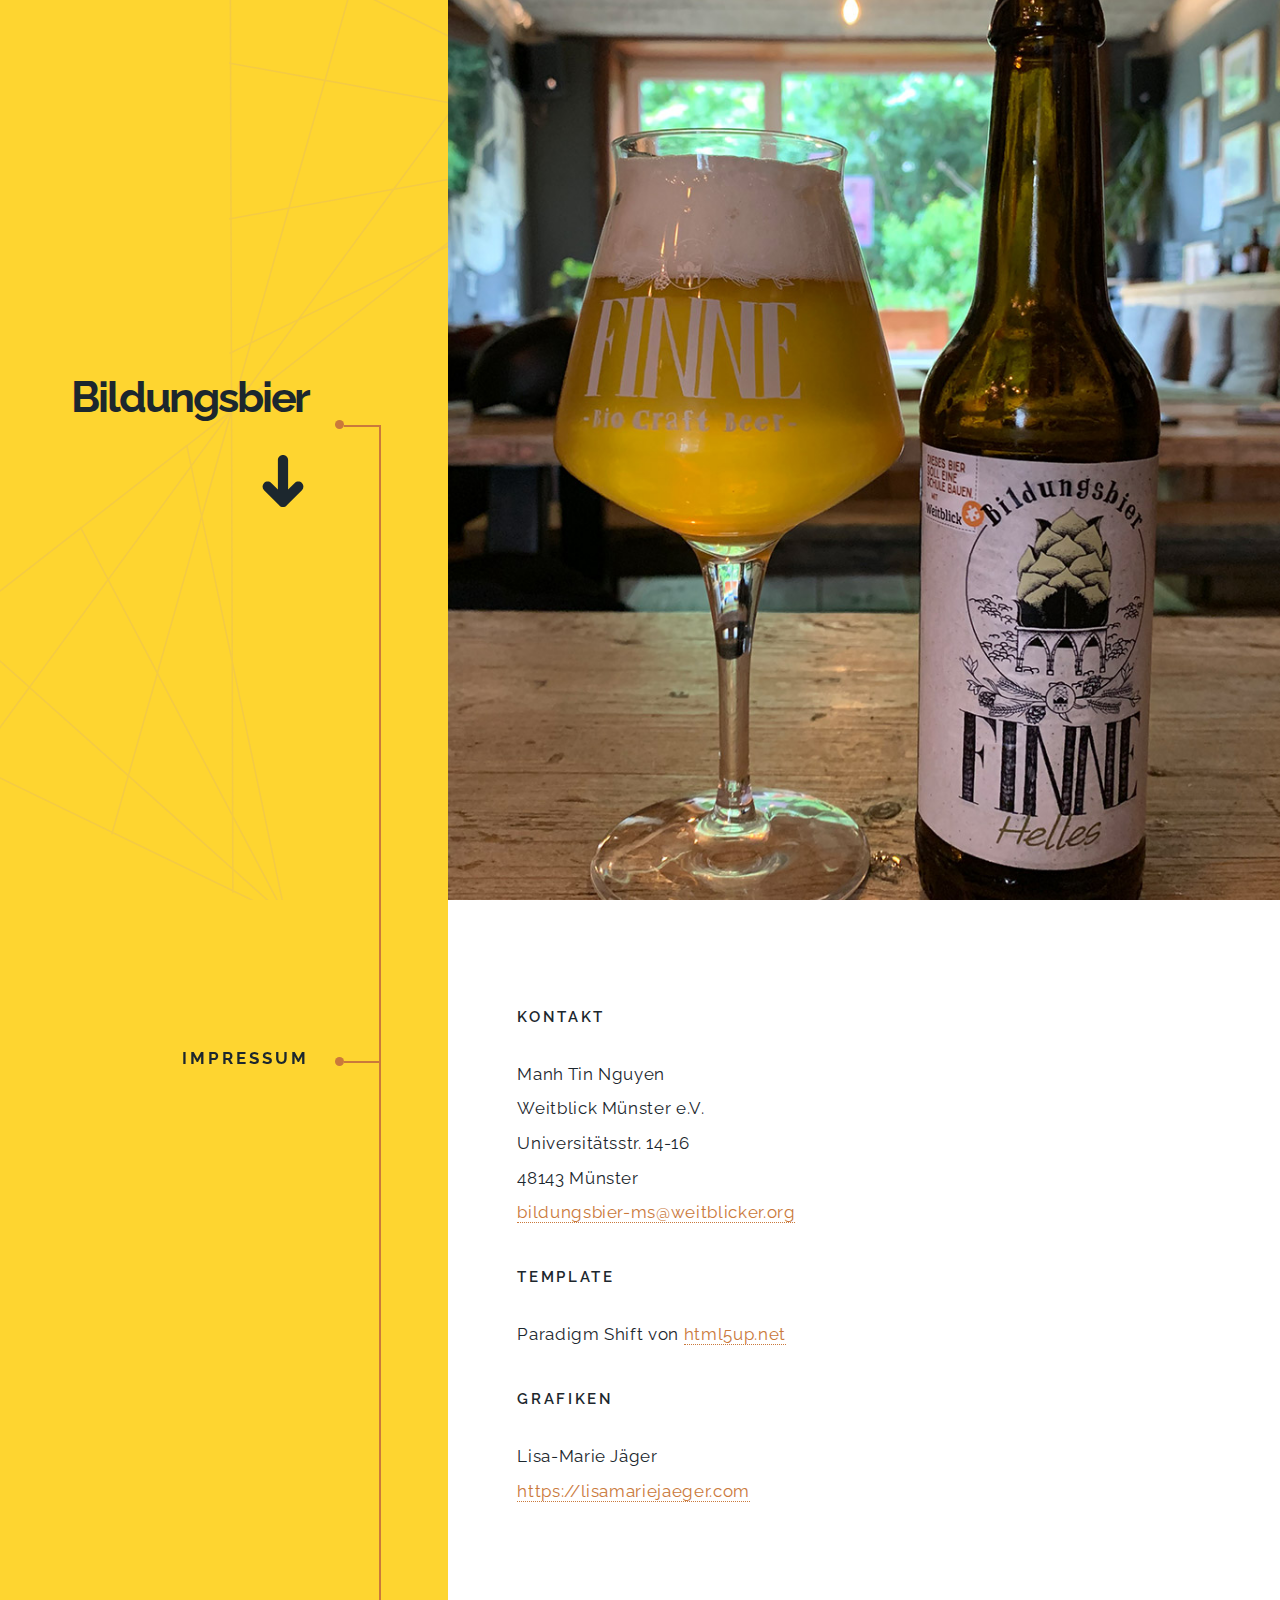
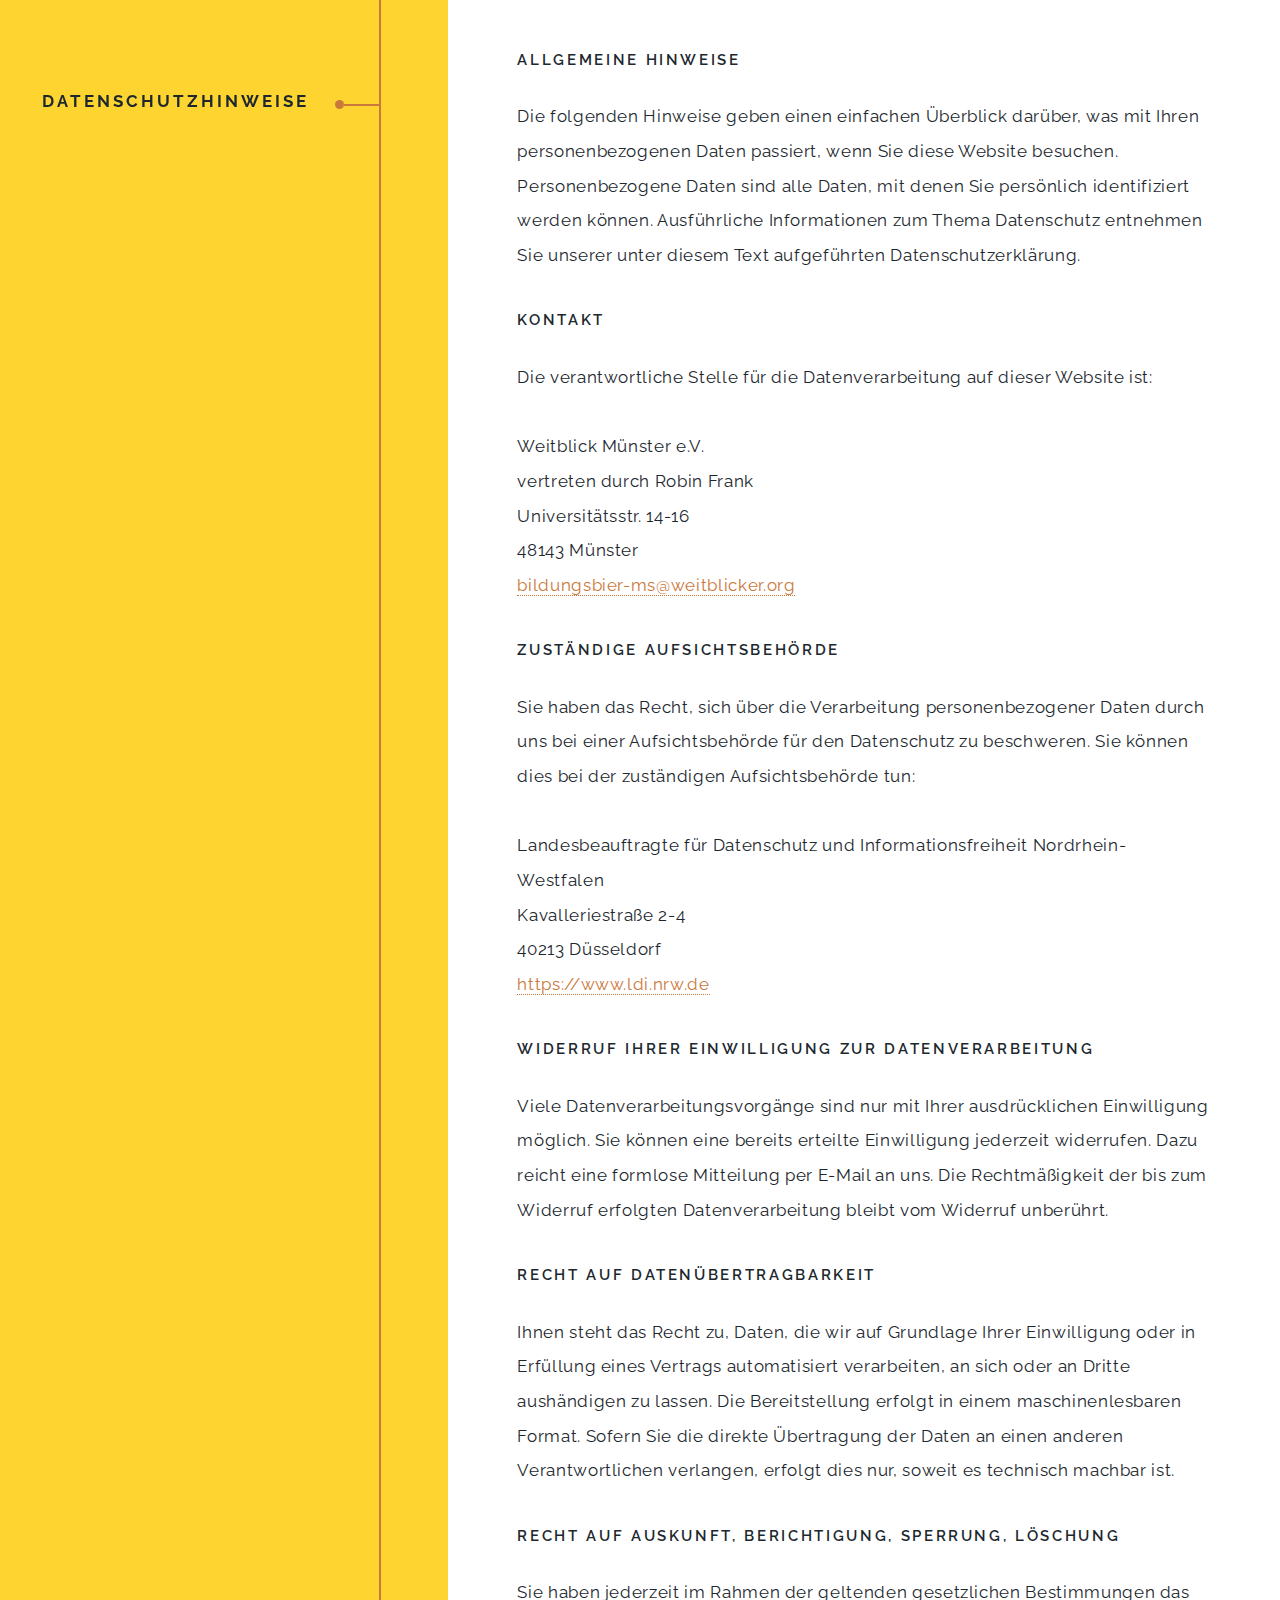
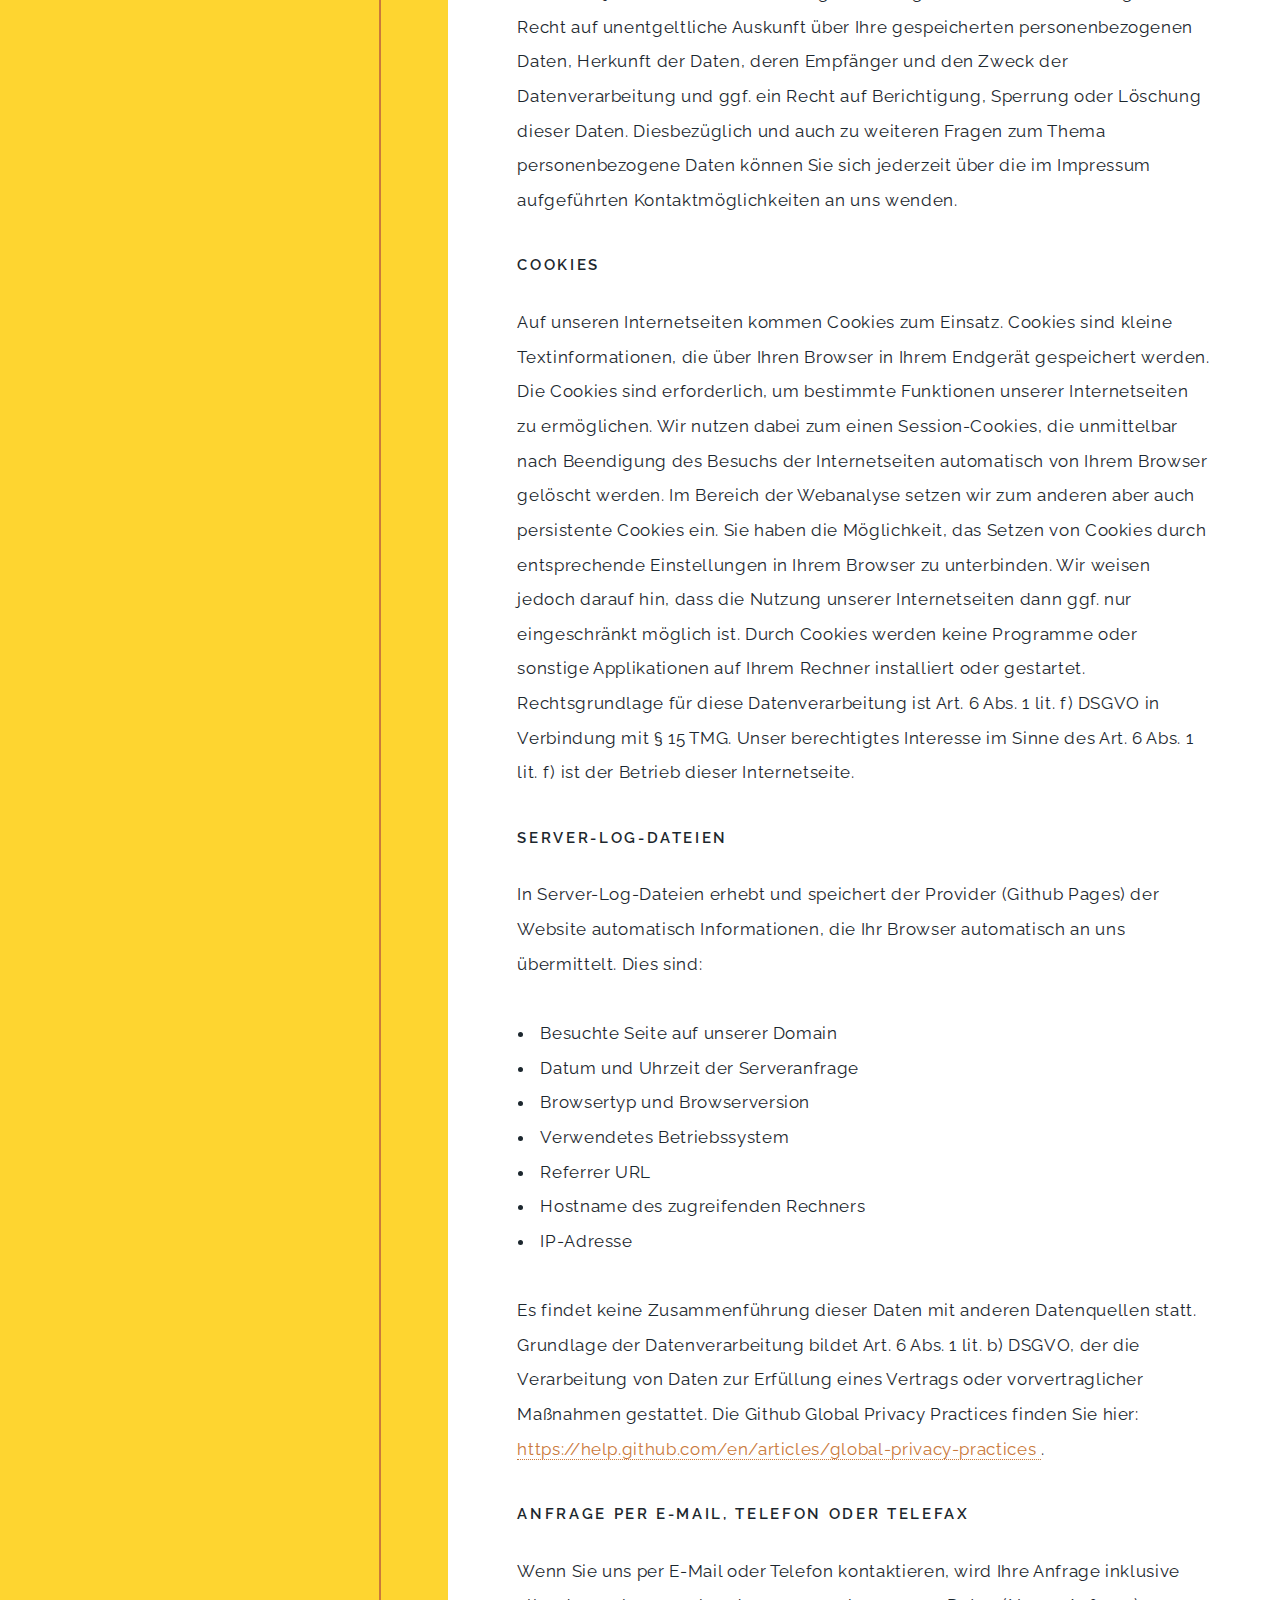
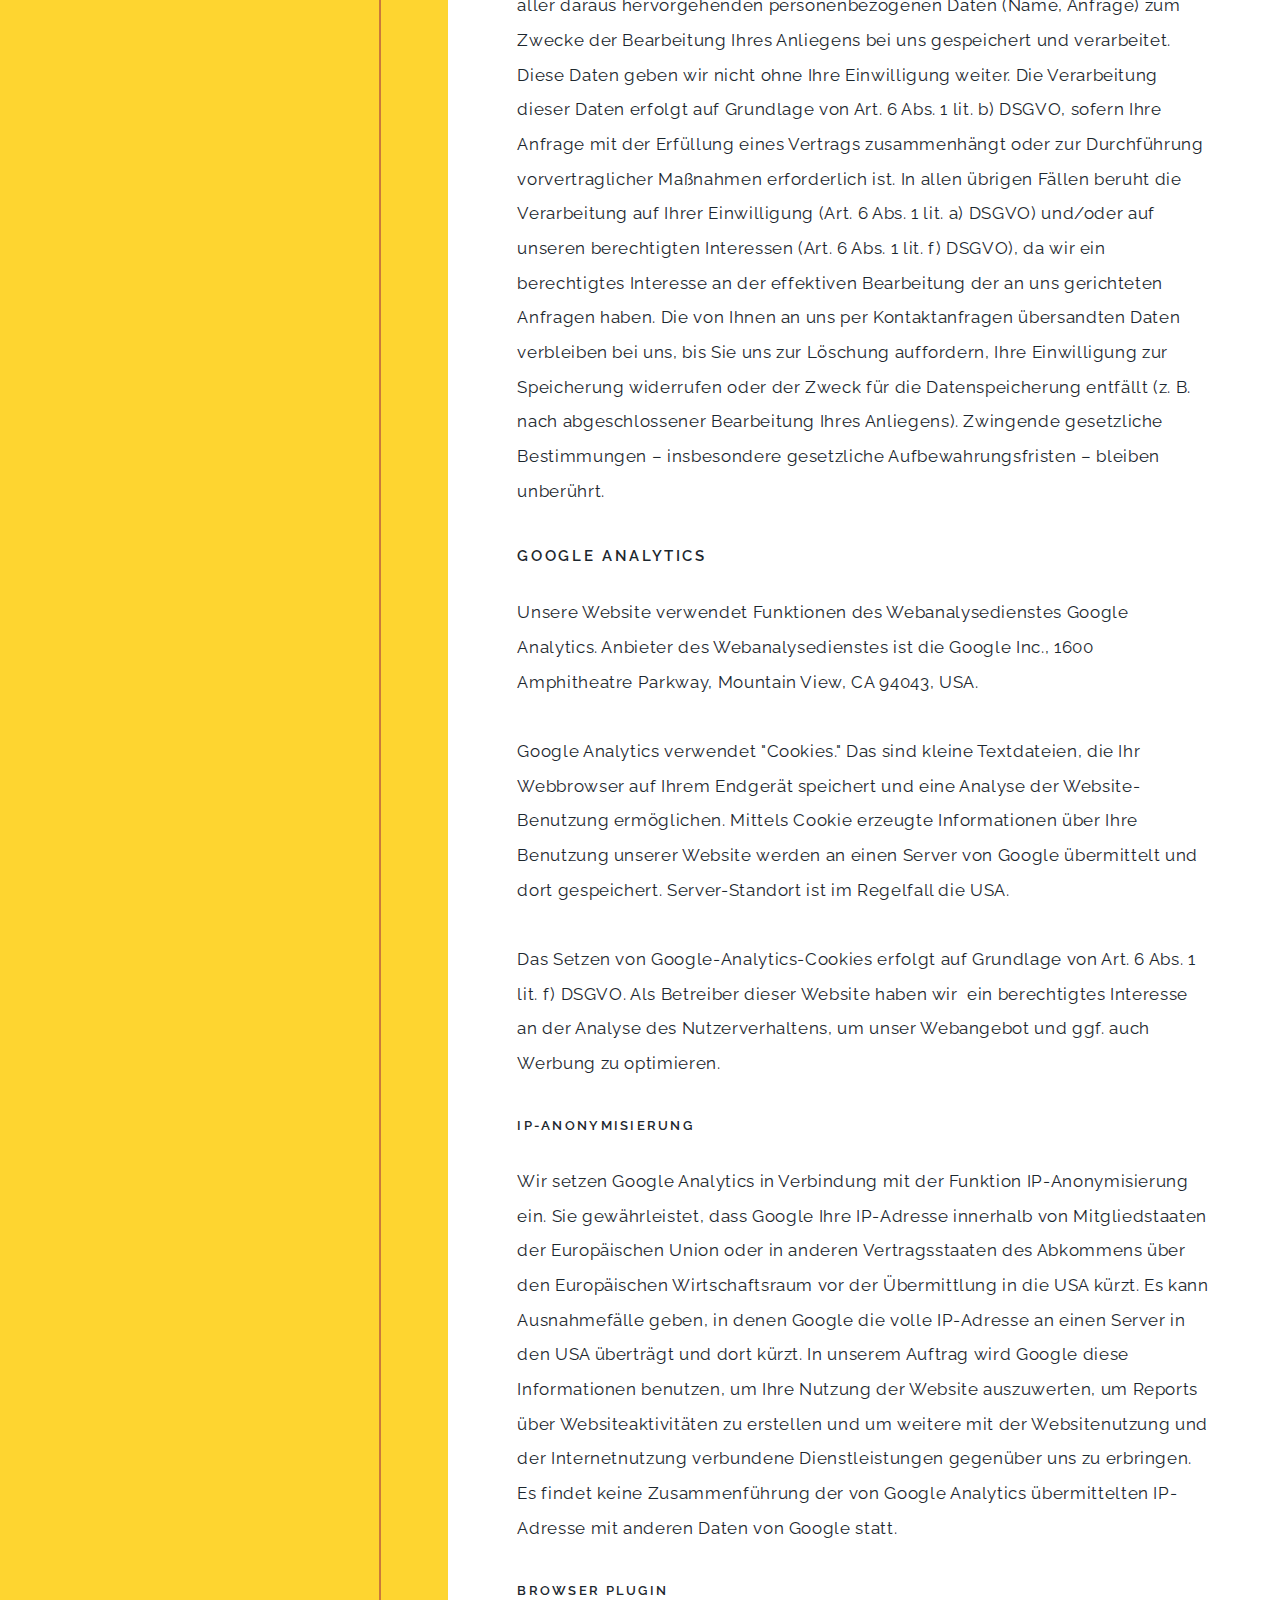
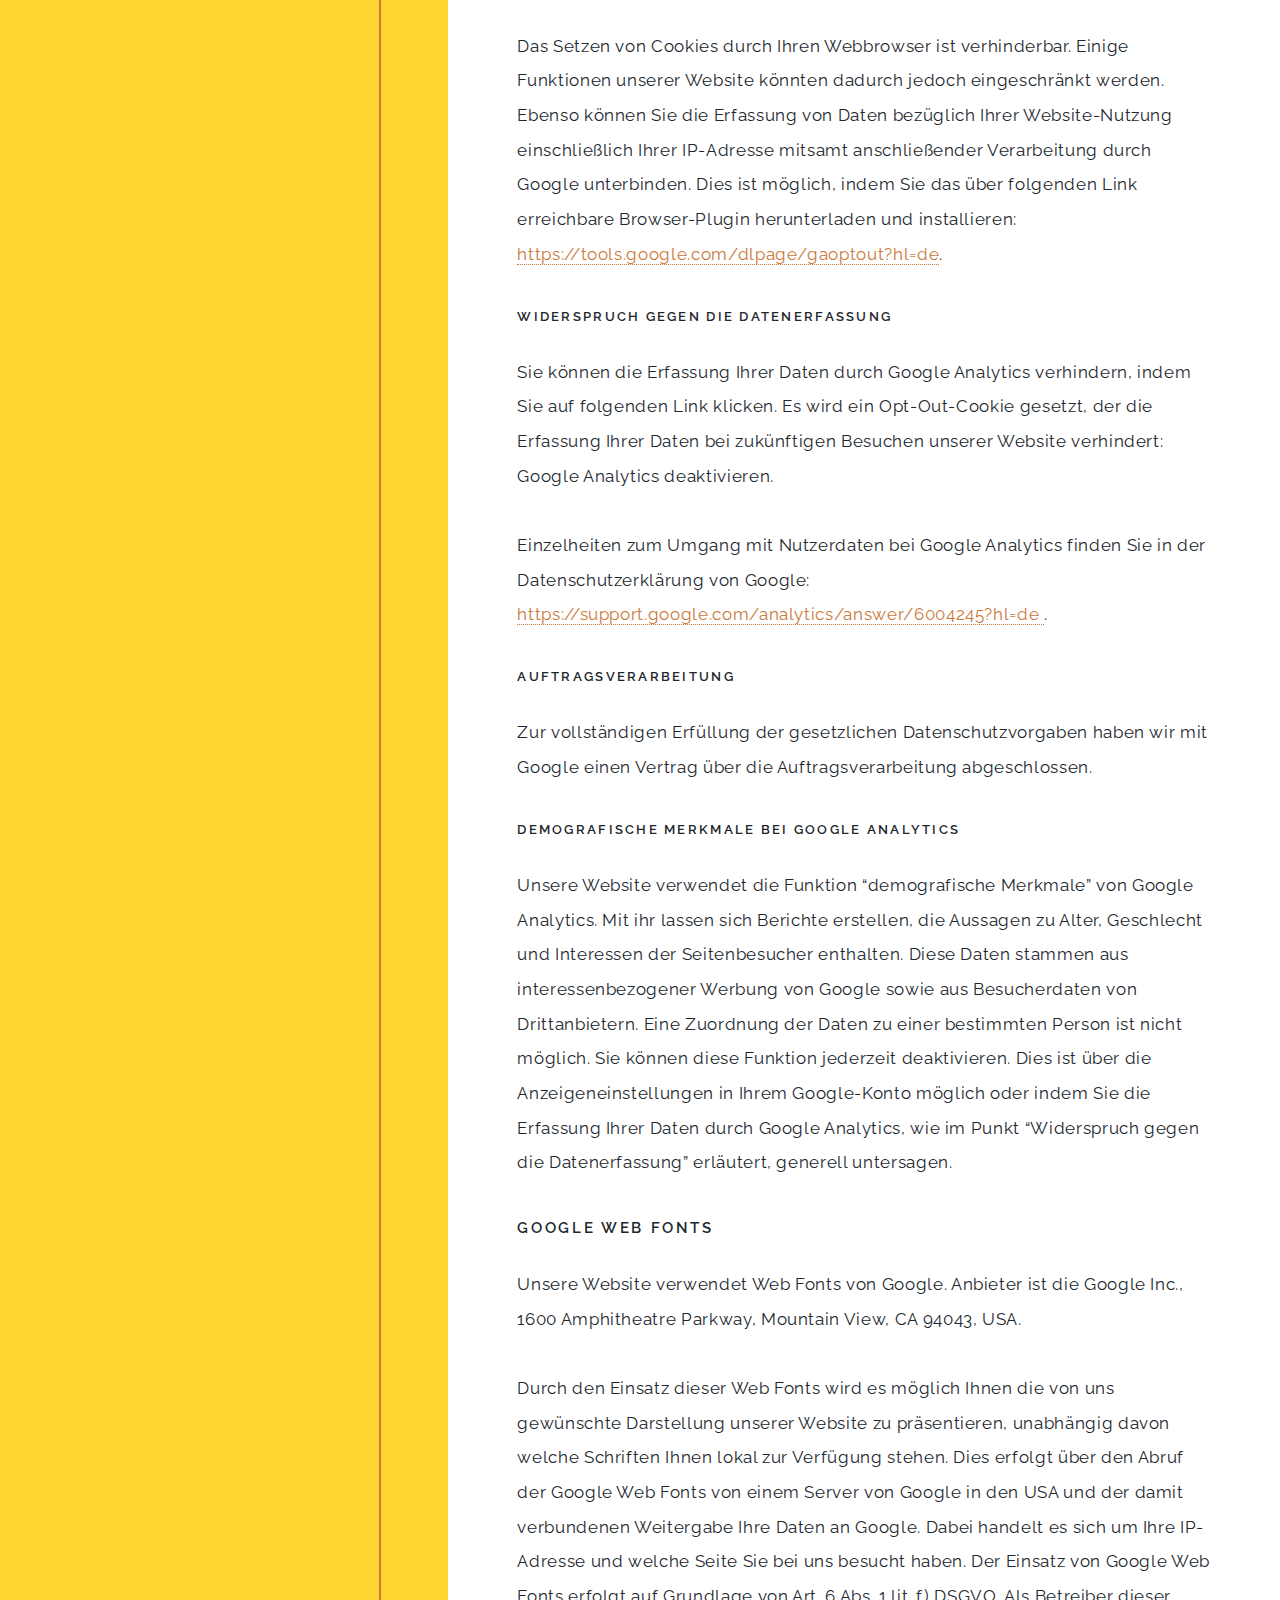
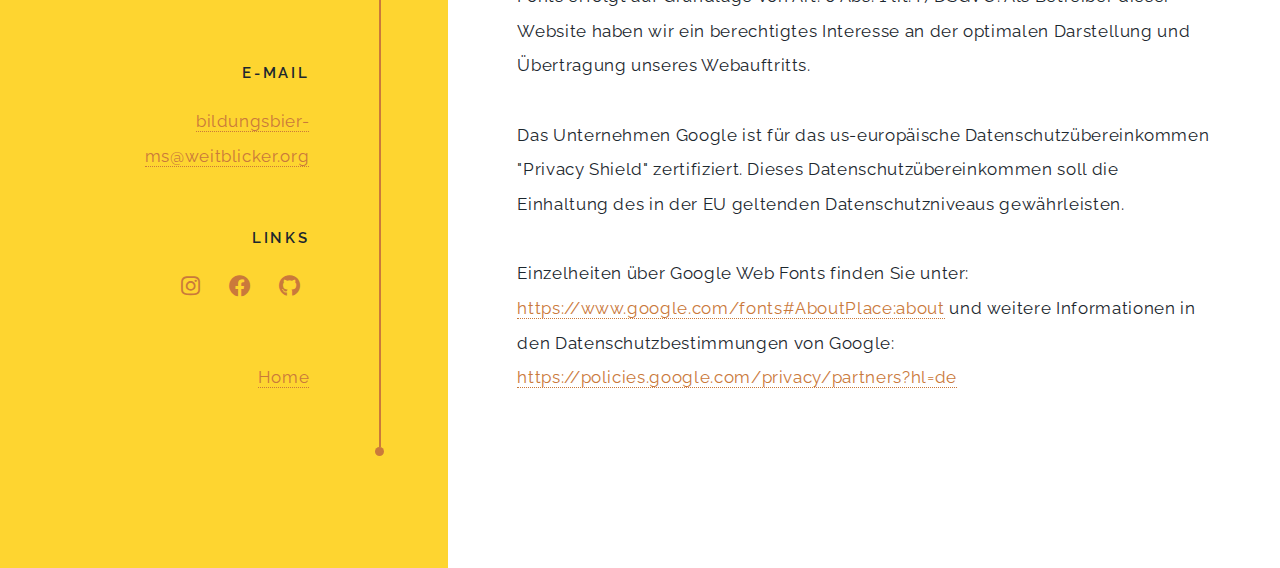
==== commit 2868022c: "fix typo in address" ====
--- a/privacy.html
+++ b/privacy.html
@@ -56,7 +56,7 @@
               <p>
                 Manh Tin Nguyen</br>
                 Weitblick Münster e.V.<br>
-                Universtätsstr. 14-16<br>
+                Universitätsstr. 14-16<br>
                 48143 Münster<br>
                 <a href="mailto:bildungsbier-ms@weitblicker.org">bildungsbier-ms@weitblicker.org</a>
               </p>
@@ -93,7 +93,7 @@
                 <p>
                   Weitblick Münster e.V.<br>
                   vertreten durch Robin Frank</br>
-                  Universtätsstr. 14-16<br>
+                  Universitätsstr. 14-16<br>
                   48143 Münster<br>
                   <a href="mailto:bildungsbier-ms@weitblicker.org">bildungsbier-ms@weitblicker.org</a>
                 </p>
@@ -107,7 +107,7 @@
                   Landesbeauftragte für Datenschutz und Informationsfreiheit Nordrhein-Westfalen<br>
                   Kavalleriestraße 2-4<br>
                   40213 Düsseldorf<br>
-                  <a href="http://www.ldi.nrw.de" target="_blank">http://www.ldi.nrw.de</a>
+                  <a href="https://www.ldi.nrw.de" target="_blank">https://www.ldi.nrw.de</a>
                 </p>
 
                 <h4>Widerruf Ihrer Einwilligung zur Datenverarbeitung</h4>
--- a/assets/css/main.css
+++ b/assets/css/main.css
@@ -103,7 +103,7 @@
   }
 
   body {
-    background: #ffffff;
+    background: #fcfcfc;
     /* overflow-x: hidden; */
   }
 
@@ -215,7 +215,7 @@
 
   h1 {
     font-family: "Raleway", Helvetica, sans-serif;
-    font-size: 4.5rem;
+    font-size: 3rem;
     font-weight: 700;
     letter-spacing: -0.05em;
     line-height: 1.1;
@@ -246,10 +246,23 @@
     font-size: 0.625rem;
   }
 
+  @media screen and (max-width: 1366px) {
+
+    h1 {
+      font-size: 2.5rem;
+      line-height: 1.1;
+    }
+
+    h2 {
+      font-size: 1rem;
+      line-height: 1.7;
+    }
+  }
+  
   @media screen and (max-width: 736px) {
 
     h1 {
-      font-size: 4rem;
+      font-size: 3rem;
       line-height: 1.1;
     }
 
@@ -275,7 +288,7 @@
   @media screen and (max-width: 360px) {
 
     h1 {
-      font-size: 3.5rem;
+      font-size: 2.5rem;
     }
 
     h2 {
@@ -1884,8 +1897,8 @@
     input[type="button"]:hover,
     button:hover,
     .button:hover {
-      box-shadow: inset 0 0 0 2px #2ee4bb;
-      color: #2ee4bb !important;
+      box-shadow: inset 0 0 0 2px #fed530;
+      color: #fed530 !important;
     }
 
     input[type="submit"]:active,
@@ -1893,9 +1906,9 @@
     input[type="button"]:active,
     button:active,
     .button:active {
-      background-color: rgba(73, 252, 212, 0.25);
-      box-shadow: inset 0 0 0 2px #2ee4bb;
-      color: #2ee4bb !important;
+      background-color: rgba(254, 213, 48, 0.25);
+      box-shadow: inset 0 0 0 2px rgb(254, 213, 48);
+      color: #fed530 !important;
     }
 
     input[type="submit"].small,
@@ -1972,7 +1985,7 @@
       input[type="button"].primary:hover,
       button.primary:hover,
       .button.primary:hover {
-        background-color: #93ffe7;
+        background-color: #e7c332;
       }
 
       input[type="submit"].primary:active,
@@ -1980,7 +1993,7 @@
       input[type="button"].primary:active,
       button.primary:active,
       .button.primary:active {
-        background-color: #44f2cb;
+        background-color: #e7c332;
       }
 
     @media screen and (max-width: 736px) {
@@ -2136,7 +2149,7 @@
     input[type="url"]:focus,
     select:focus,
     textarea:focus {
-      border-color: #2ee4bb;
+      border-color: #fed530;
     }
 
   label {
@@ -3246,14 +3259,14 @@
       left: 0;
       position: absolute;
       top: 0;
-      width: 50vw;
+      width: 35vw;
       z-index: -1;
     }
 
     #wrapper section {
       display: grid;
       grid-template-areas: "header content" "footer content";
-      grid-template-columns: 50vw 50vw;
+      grid-template-columns: 35vw 65vw;
       grid-template-rows: 1fr;
     }
 
@@ -3365,7 +3378,7 @@
         }
 
           #wrapper > section.intro > header > * {
-            margin-left: calc(50vw - 42rem);
+            margin-left: calc(35vw - 42rem);
           }
 
           #wrapper > section.intro > header:before {
@@ -3396,9 +3409,9 @@
     #wrapper .copyright {
       color: rgba(0, 0, 0, 0.25);
       font-size: 1rem;
-      left: 50vw;
+      left: 35vw;
       position: relative;
-      width: 50vw;
+      width: 35vw;
     }
 
       #wrapper .copyright a {
@@ -3415,16 +3428,16 @@
       }
 
       #wrapper section > .content {
-        padding: 0 5rem;
+        padding: 40px 5rem;
       }
 
       #wrapper section > footer {
-        padding: 0 10rem;
+        padding: 0 6rem;
       }
 
     #wrapper > section > header:before {
       height: calc(100% + 10rem);
-      left: calc(50vw - 5rem);
+      left: calc(35vw - 5rem);
     }
 
     #wrapper > section > header h1:before, #wrapper > section > header h2:before {
@@ -3445,27 +3458,27 @@
       }
 
     #wrapper > section.intro > header > * {
-      margin-left: calc(50vw - 42rem);
+      margin-left: calc(35vw - 42rem);
     }
 
     #wrapper > section.intro > header:before {
-      margin-left: calc(50vw - 10rem);
+      margin-left: calc(35vw - 10rem);
     }
 
     @media screen and (max-width: 1152px) {
 
       #wrapper > section.intro > header > * {
-        margin-left: calc(50vw - 39rem);
+        margin-left: calc(35vw - 39rem);
       }
 
       #wrapper > section.intro > header:before {
-        margin-left: calc(50vw - 38rem);
+        margin-left: calc(35vw - 38rem);
       }
 
     }
 
     #wrapper > section:last-of-type > header:after {
-      left: calc(50vw - 5rem - 0.25rem + 1px);
+      left: calc(35vw - 5rem - 0.25rem + 1px);
     }
 
     #wrapper .copyright {
@@ -3497,7 +3510,7 @@
 
         #wrapper > section > header:before {
           height: calc(100% + 8rem);
-          left: calc(50vw - 4rem);
+          left: calc(35vw - 4rem);
         }
 
         #wrapper > section > header h1:before, #wrapper > section > header h2:before {
@@ -3518,11 +3531,11 @@
           }
 
         #wrapper > section.intro > header > * {
-          margin-left: calc(50vw - 38rem);
+          margin-left: calc(35vw - 38rem);
         }
 
         #wrapper > section.intro > header:before {
-          margin-left: calc(50vw - 8rem);
+          margin-left: calc(35vw - 8rem);
         }
 
     }
@@ -3542,7 +3555,7 @@
     @media screen and (max-width: 1280px) {
 
         #wrapper > section:last-of-type > header:after {
-          left: calc(50vw - 4rem - 0.25rem + 1px);
+          left: calc(35vw - 4rem - 0.25rem + 1px);
         }
 
         #wrapper .copyright {
@@ -3867,15 +3880,15 @@
   }
 
     body.is-ie #wrapper section > header {
-      width: 50%;
+      width: 35%;
     }
 
     body.is-ie #wrapper section > .content {
-      width: 50%;
+      width: 35%;
     }
 
     body.is-ie #wrapper section > footer {
-      width: 50%;
+      width: 35%;
       text-align: left;
       margin-left: 50%;
       padding: 5rem;
@@ -3893,15 +3906,17 @@
 
   }
 
-/* Stickyness */
-	.sticky{
-	position: -webkit-sticky;
-	position: sticky;
-	top: 0;
-	z-index: 9;
-	padding-top: 40px;
-	}
-
-	.child{
-		padding-top: 130px;
-	}
+  /* Stickyness */
+  @media screen and (min-width: 1153px) {
+    .sticky{
+    position: -webkit-sticky;
+    position: sticky;
+    top: 0;
+    z-index: 9;
+    padding-top: 40px;
+    }
+
+    .child{
+      padding-top: 130px;
+    }
+  }
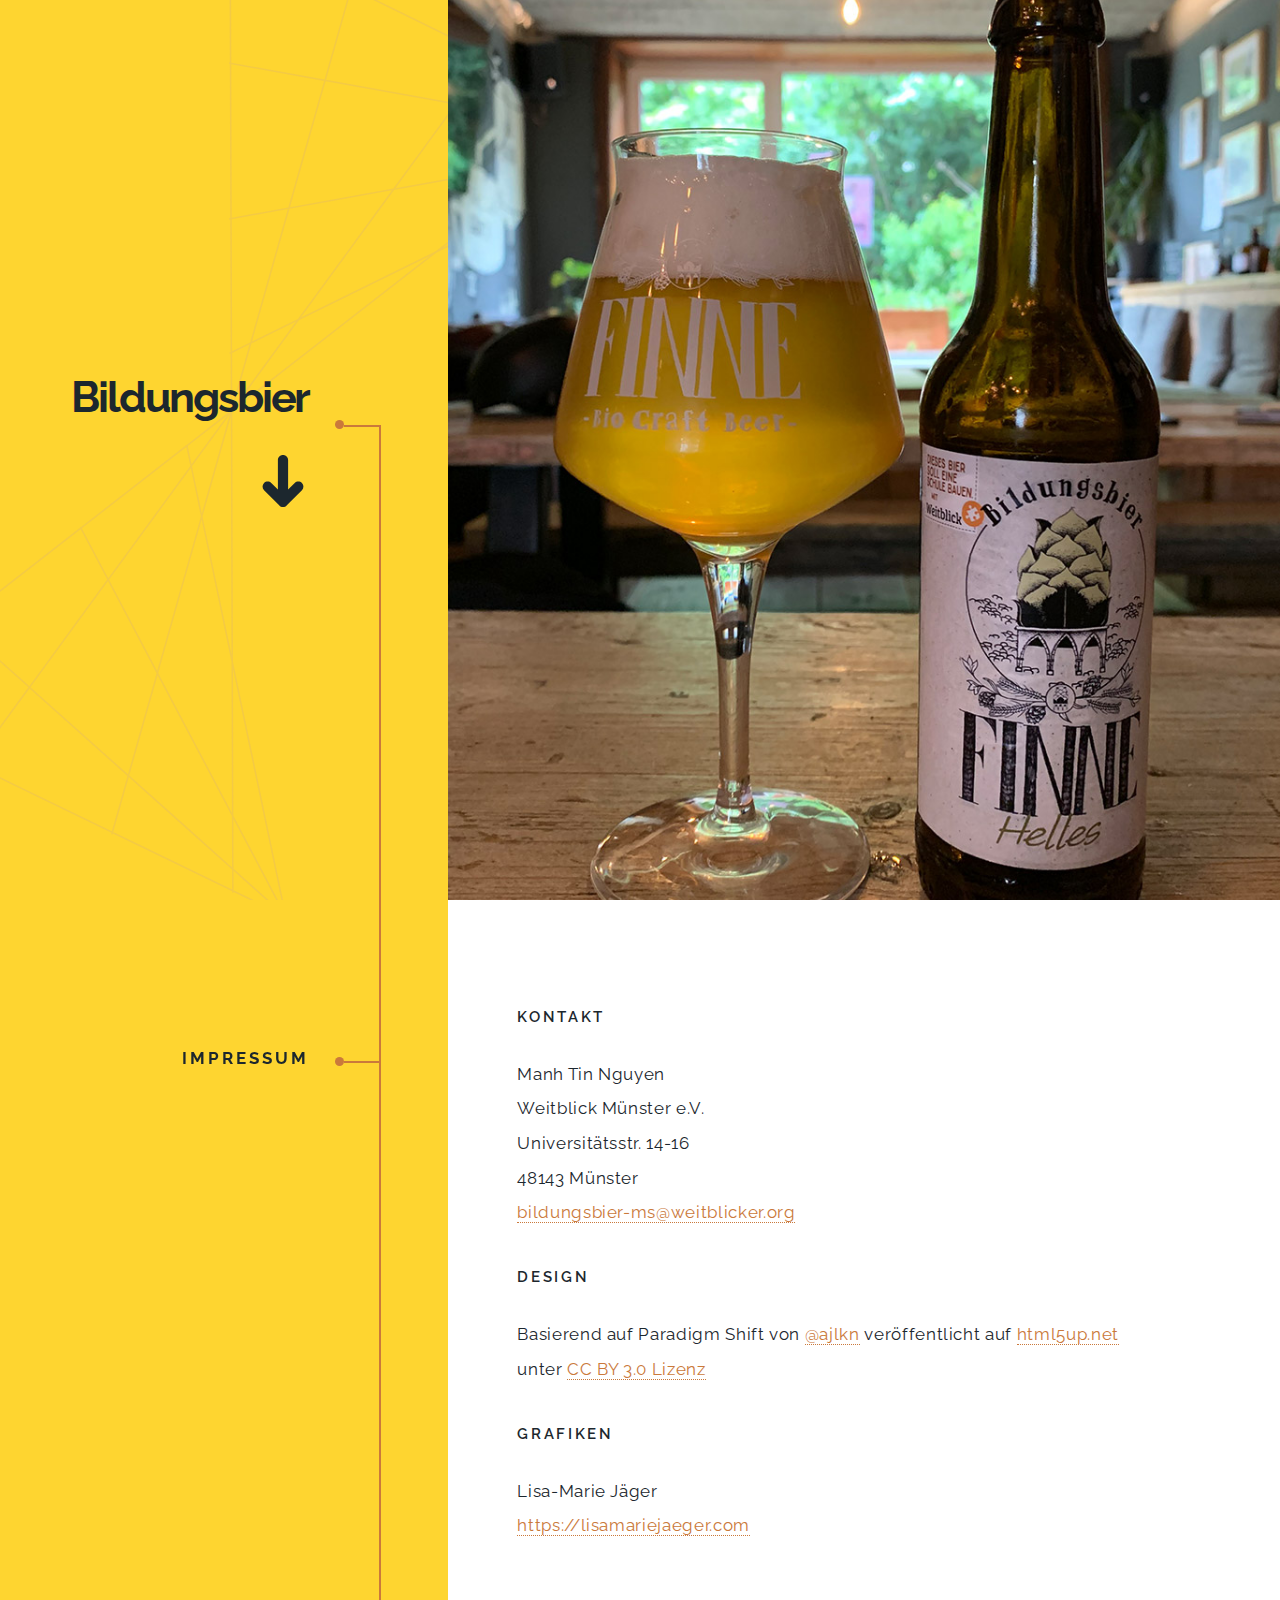
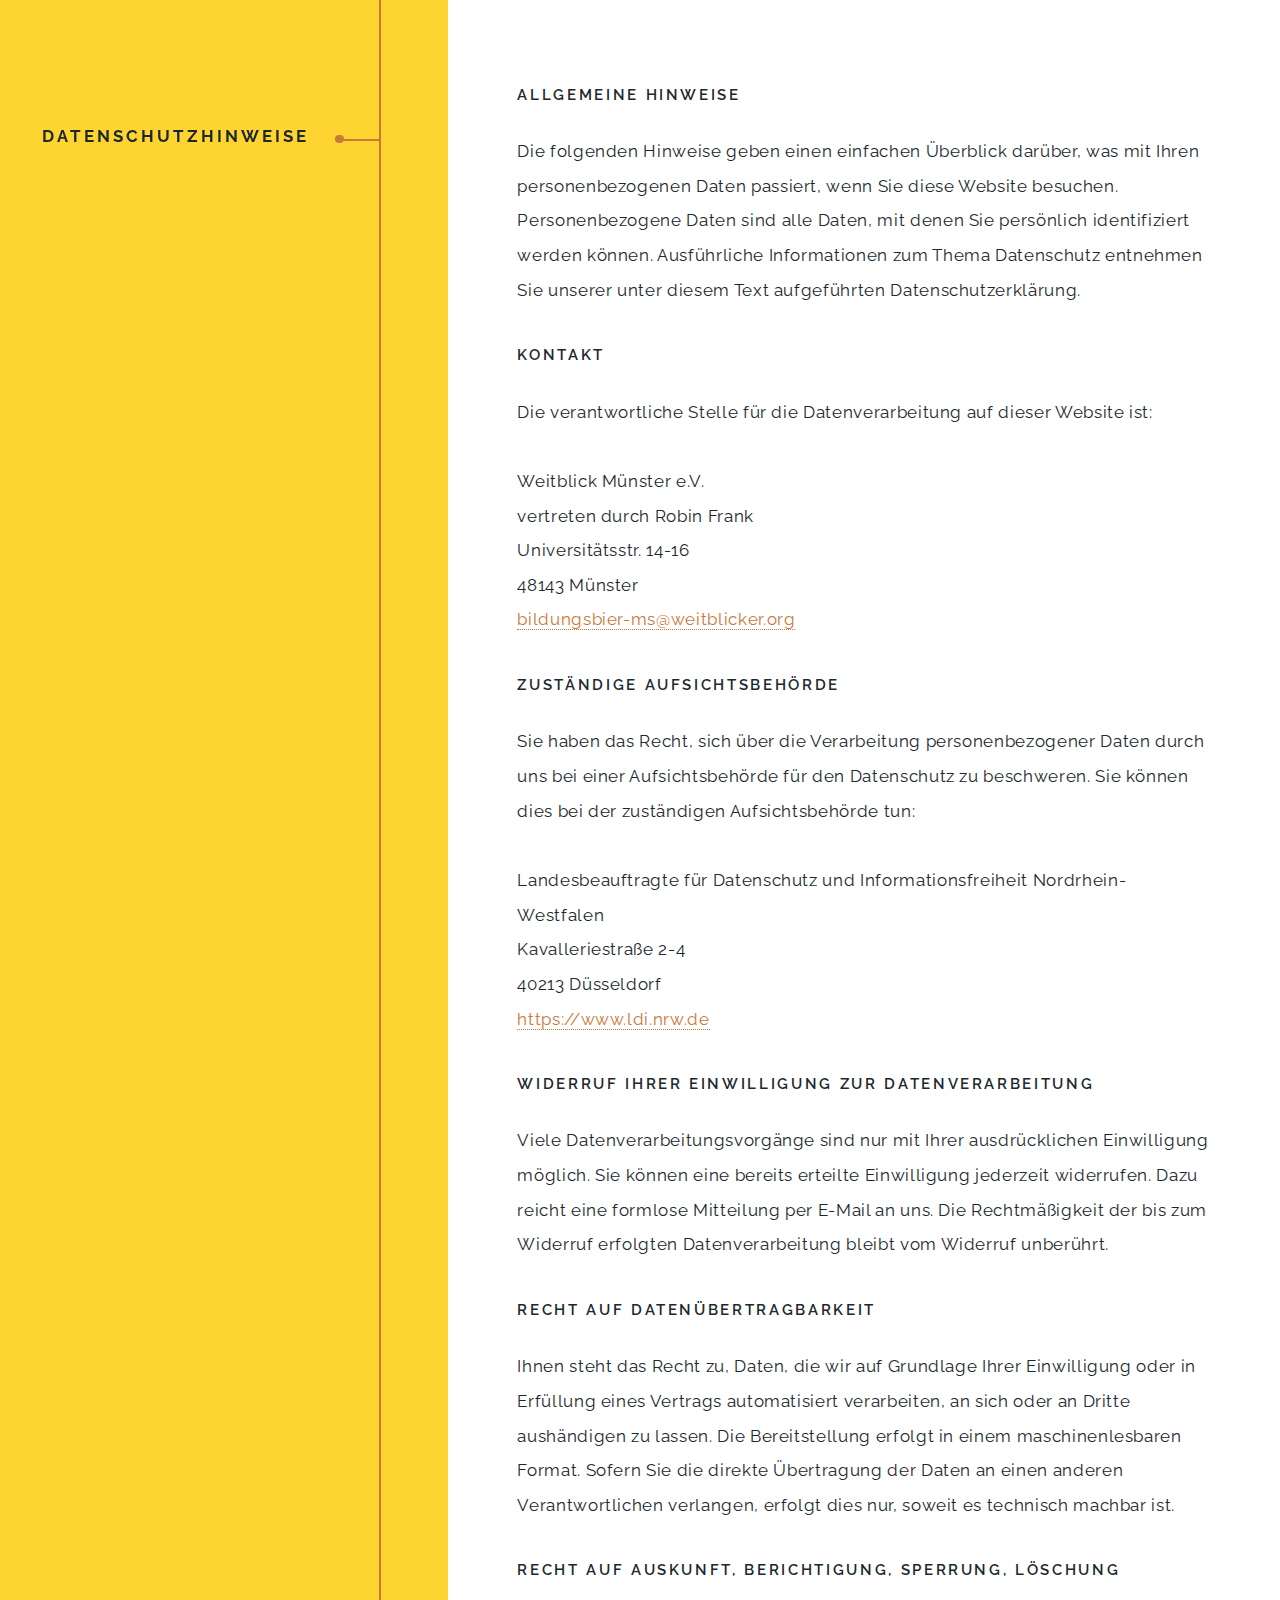
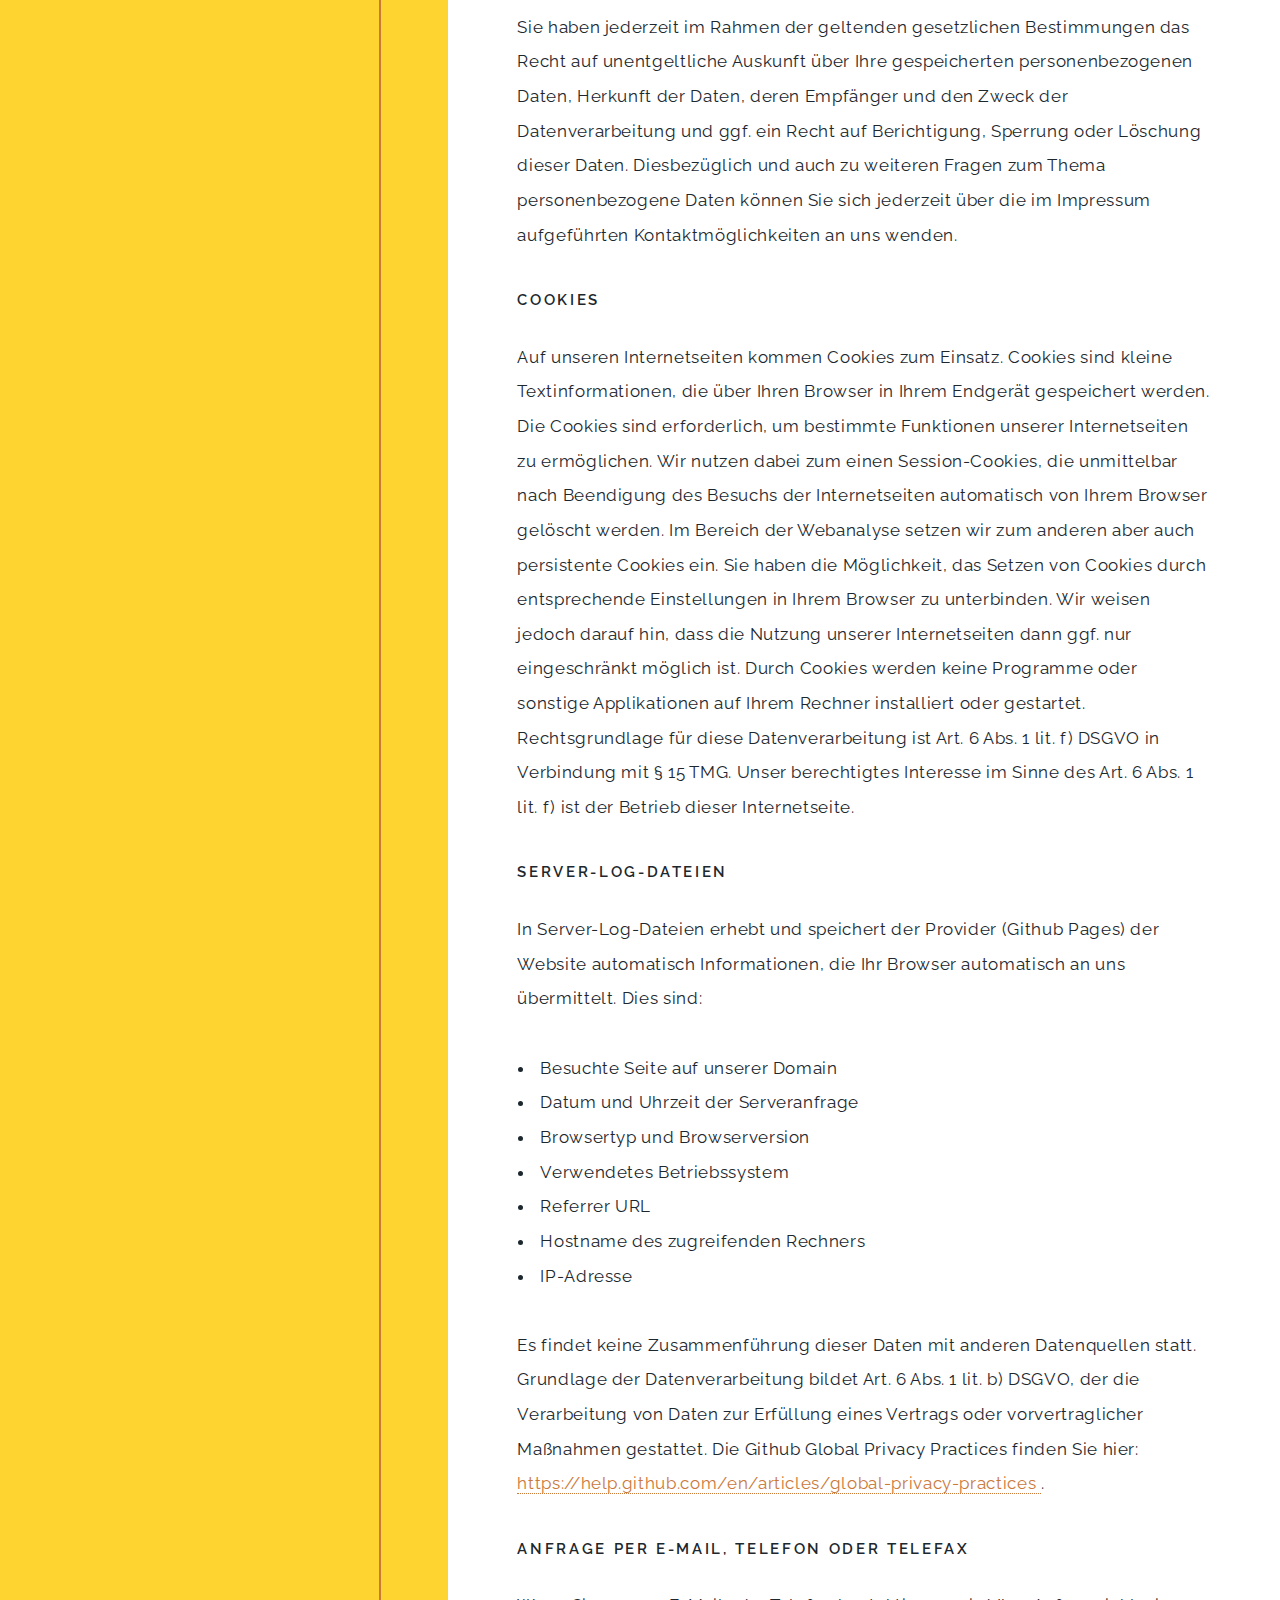
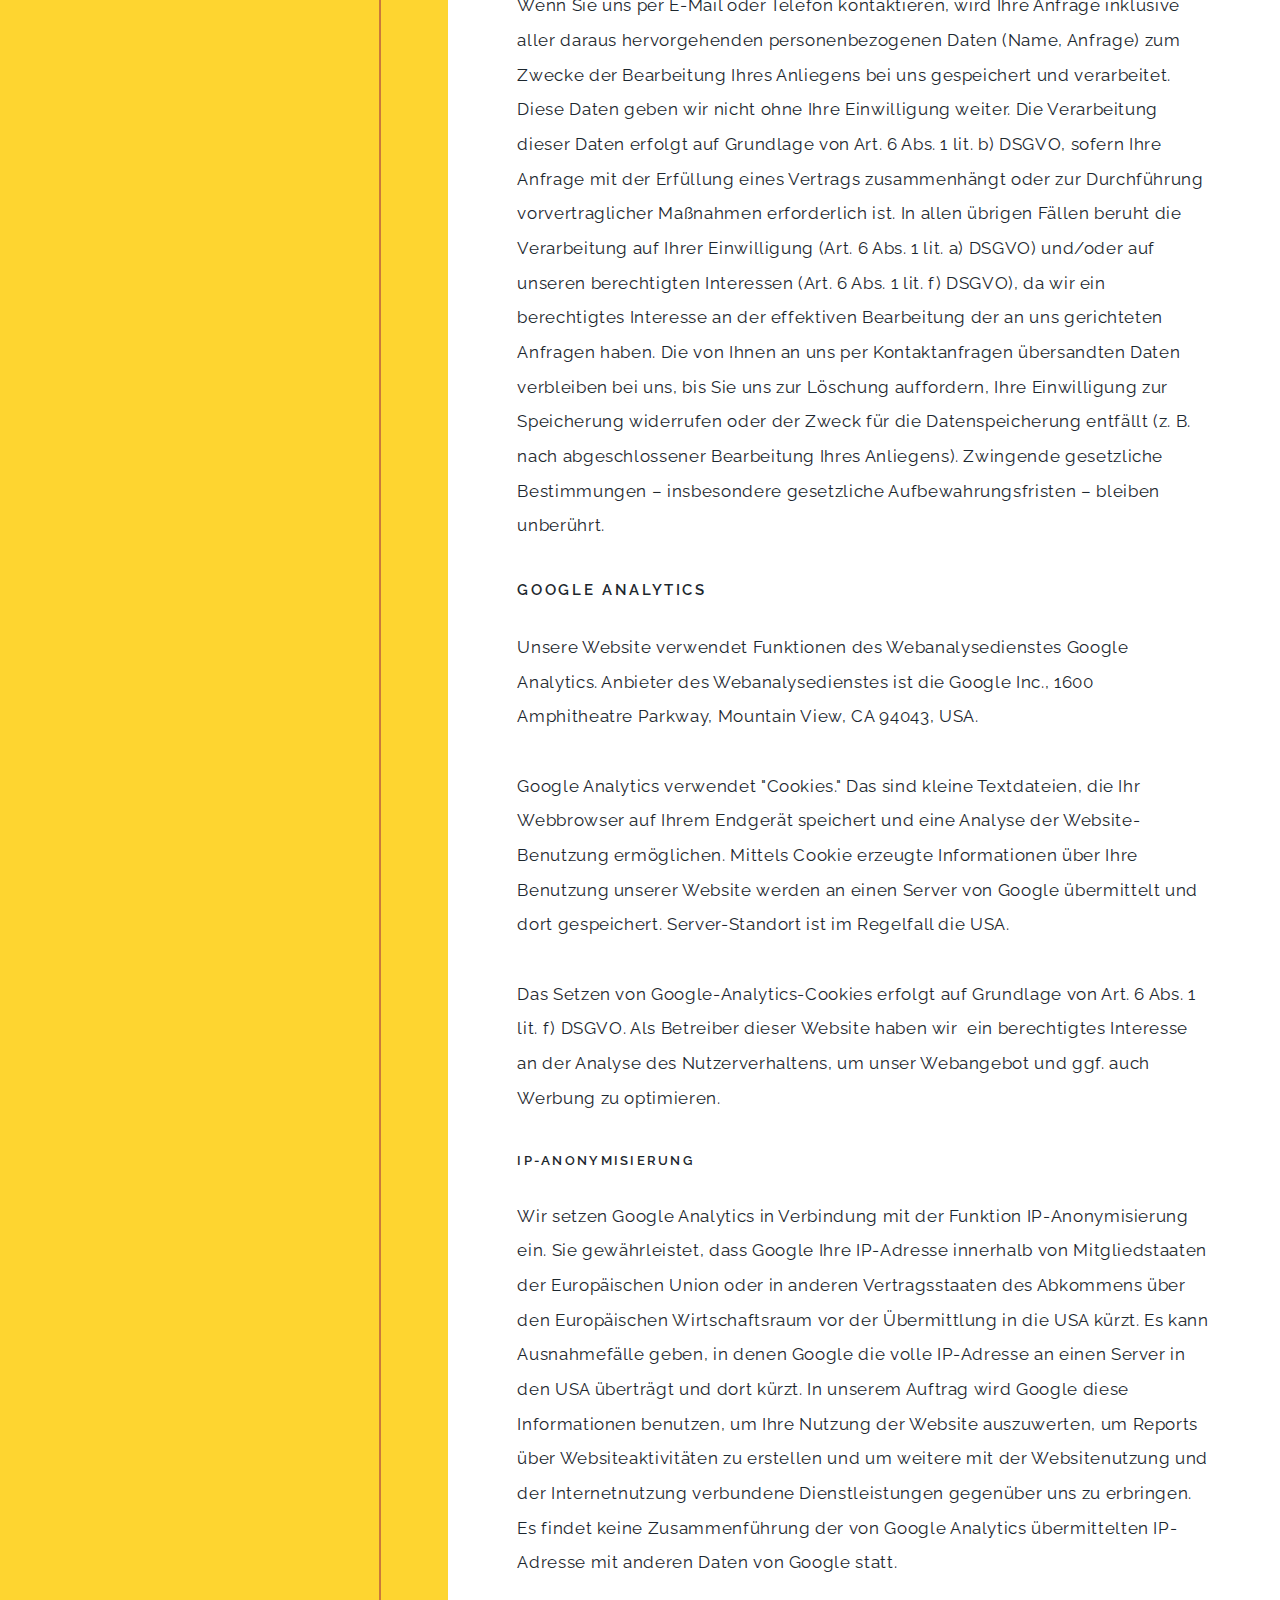
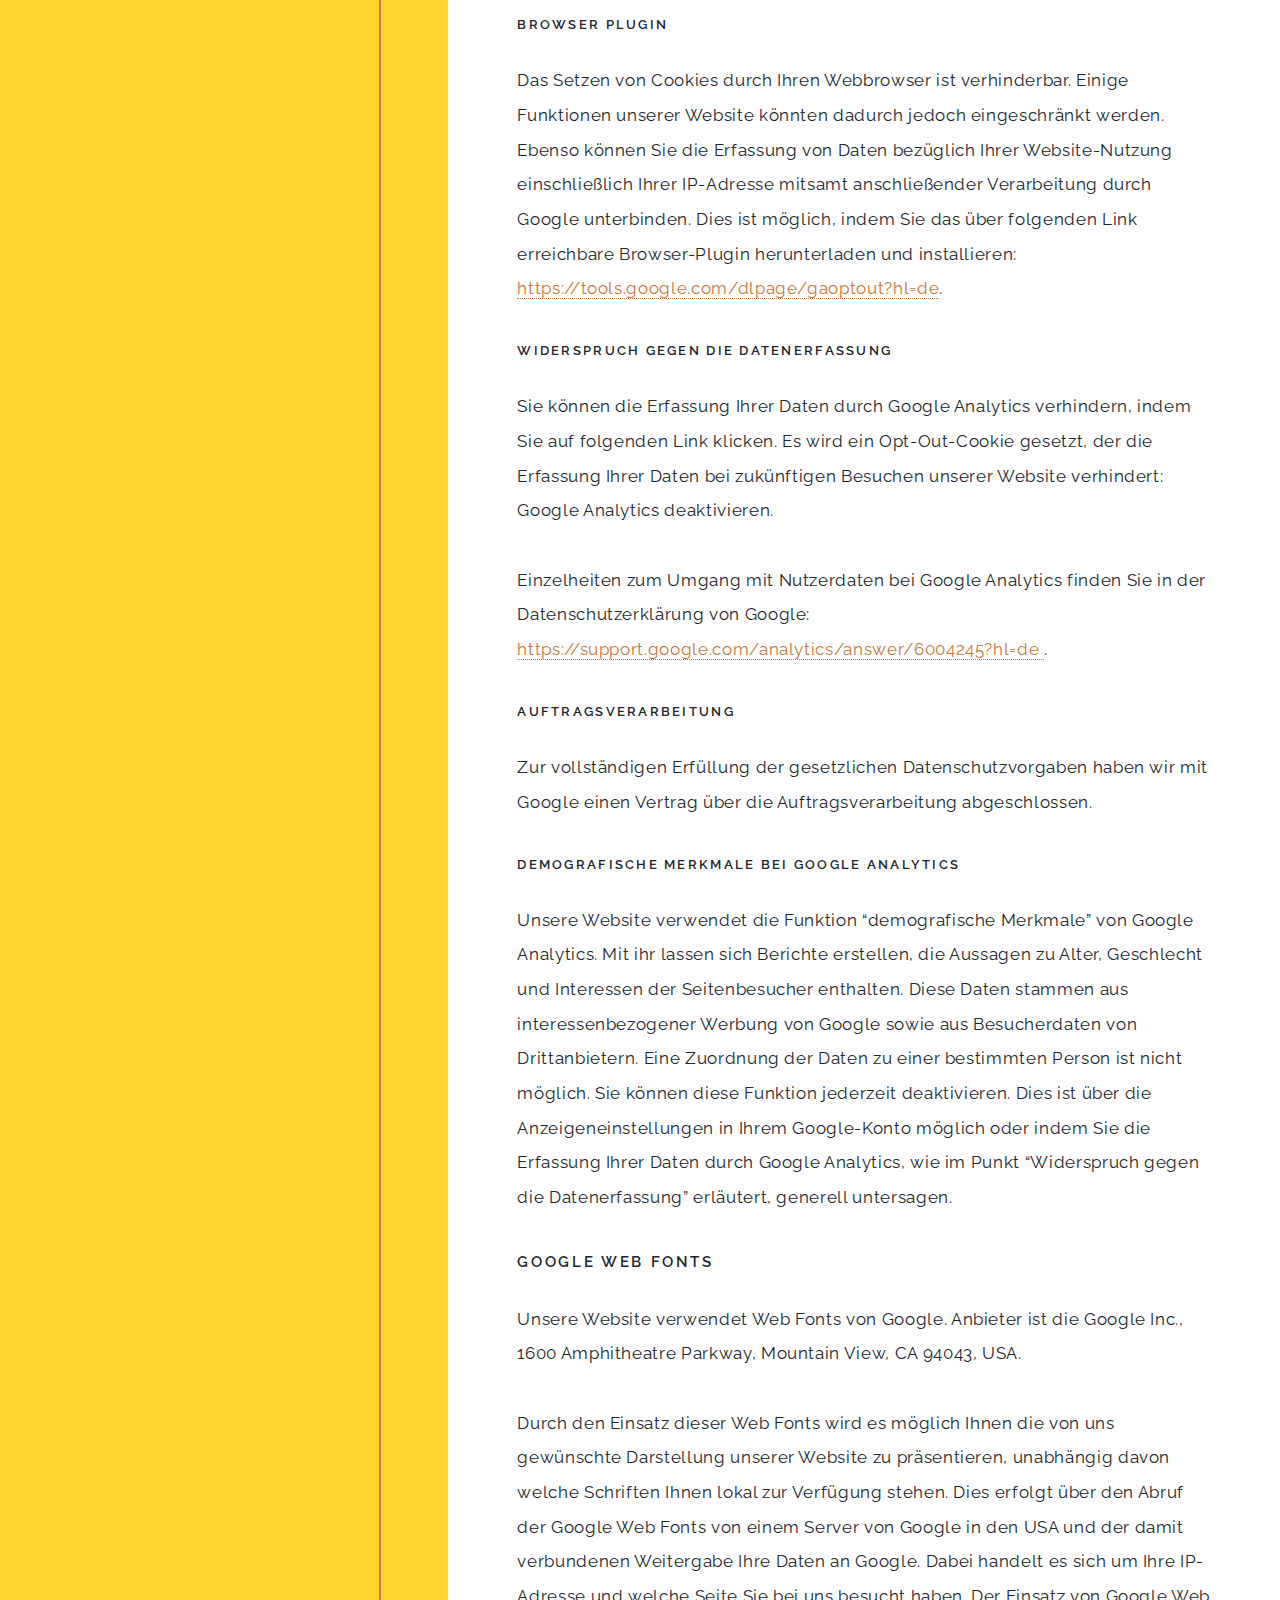
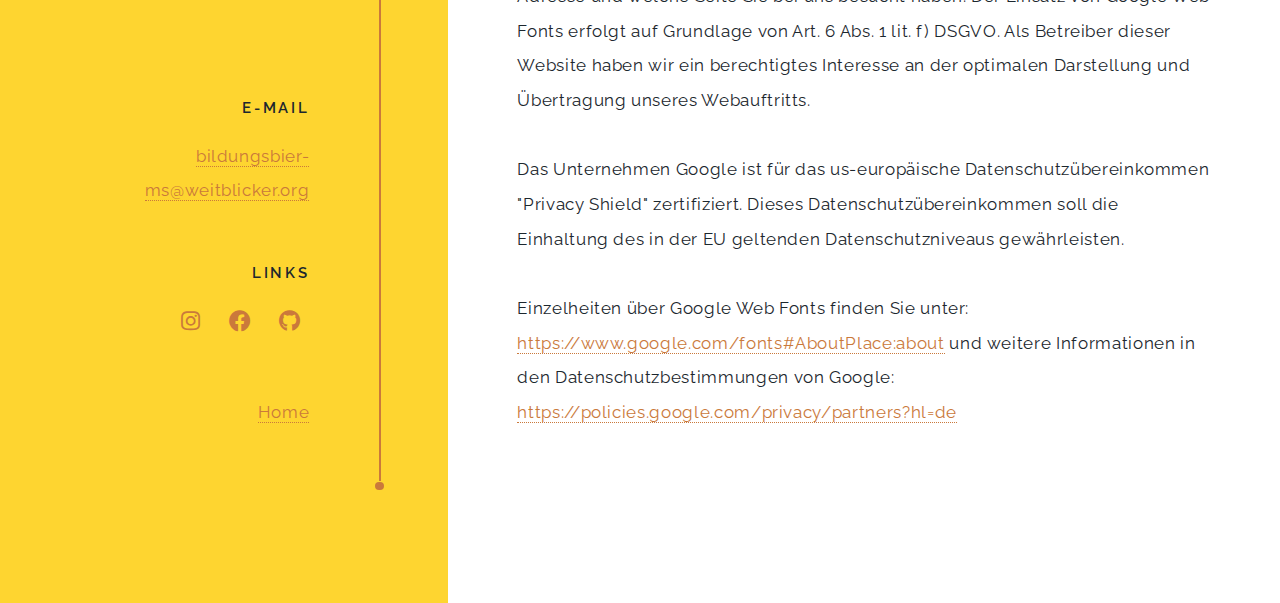
==== commit 3adc769a: "edit meta tags and add og tags" ====
--- a/privacy.html
+++ b/privacy.html
@@ -9,8 +9,14 @@
     <title>Impressum und Datenschutz | Bildungsbier</title>
     <meta charset="utf-8" />
     <meta name="viewport" content="width=device-width, initial-scale=1, user-scalable=no" />
-    <meta name="description" content="" />
-    <meta name="keywords" content="" />
+    <meta name="title" content="Das Bildungsbier | Impressum und Datenschutz" />
+    <meta name="description" content="Das Bildungsbier ist eine Kooperation zwischen Weitblick Münster und der Finne Brauerei zur Finanzierung der Errichtung einer Schule in Benin" />
+    <meta property="og:url" content="https://bildungsbier.org" />
+    <meta property="og:locale" content="de_DE" />
+    <meta property="og:type" content="website" />
+    <meta property="og:title" content="Das Bildungsbier" />
+    <meta property="og:description" content="Das Bildungsbier ist eine Kooperation zwischen Weitblick Münster und der Finne Brauerei zur Finanzierung der Errichtung einer Schule in Benin" />
+    <meta property="og:image" content="https://bildungsbier.org/images/hero.jpg" />
     <link rel="stylesheet" href="assets/css/main.css" />
     <script>
       window.dataLayer = window.dataLayer || [];
@@ -60,9 +66,10 @@
                 48143 Münster<br>
                 <a href="mailto:bildungsbier-ms@weitblicker.org">bildungsbier-ms@weitblicker.org</a>
               </p>
-              <h4>Template</h4>
+              <h4>Design</h4>
               <p>
-                Paradigm Shift von <a href="https://html5up.net" target="_blank">html5up.net</a>
+                Basierend auf Paradigm Shift von <a href="https://twitter.com/ajlkn" target="_blank">@ajlkn</a> veröffentlicht auf <a href="https://html5up.net/paradigm-shift" target="_blank">html5up.net</a></br>
+                unter <a href="http://creativecommons.org/licenses/by/3.0/" target="_blank">CC BY 3.0 Lizenz</a>
               </p>
               <h4>Grafiken</h4>
               <p>
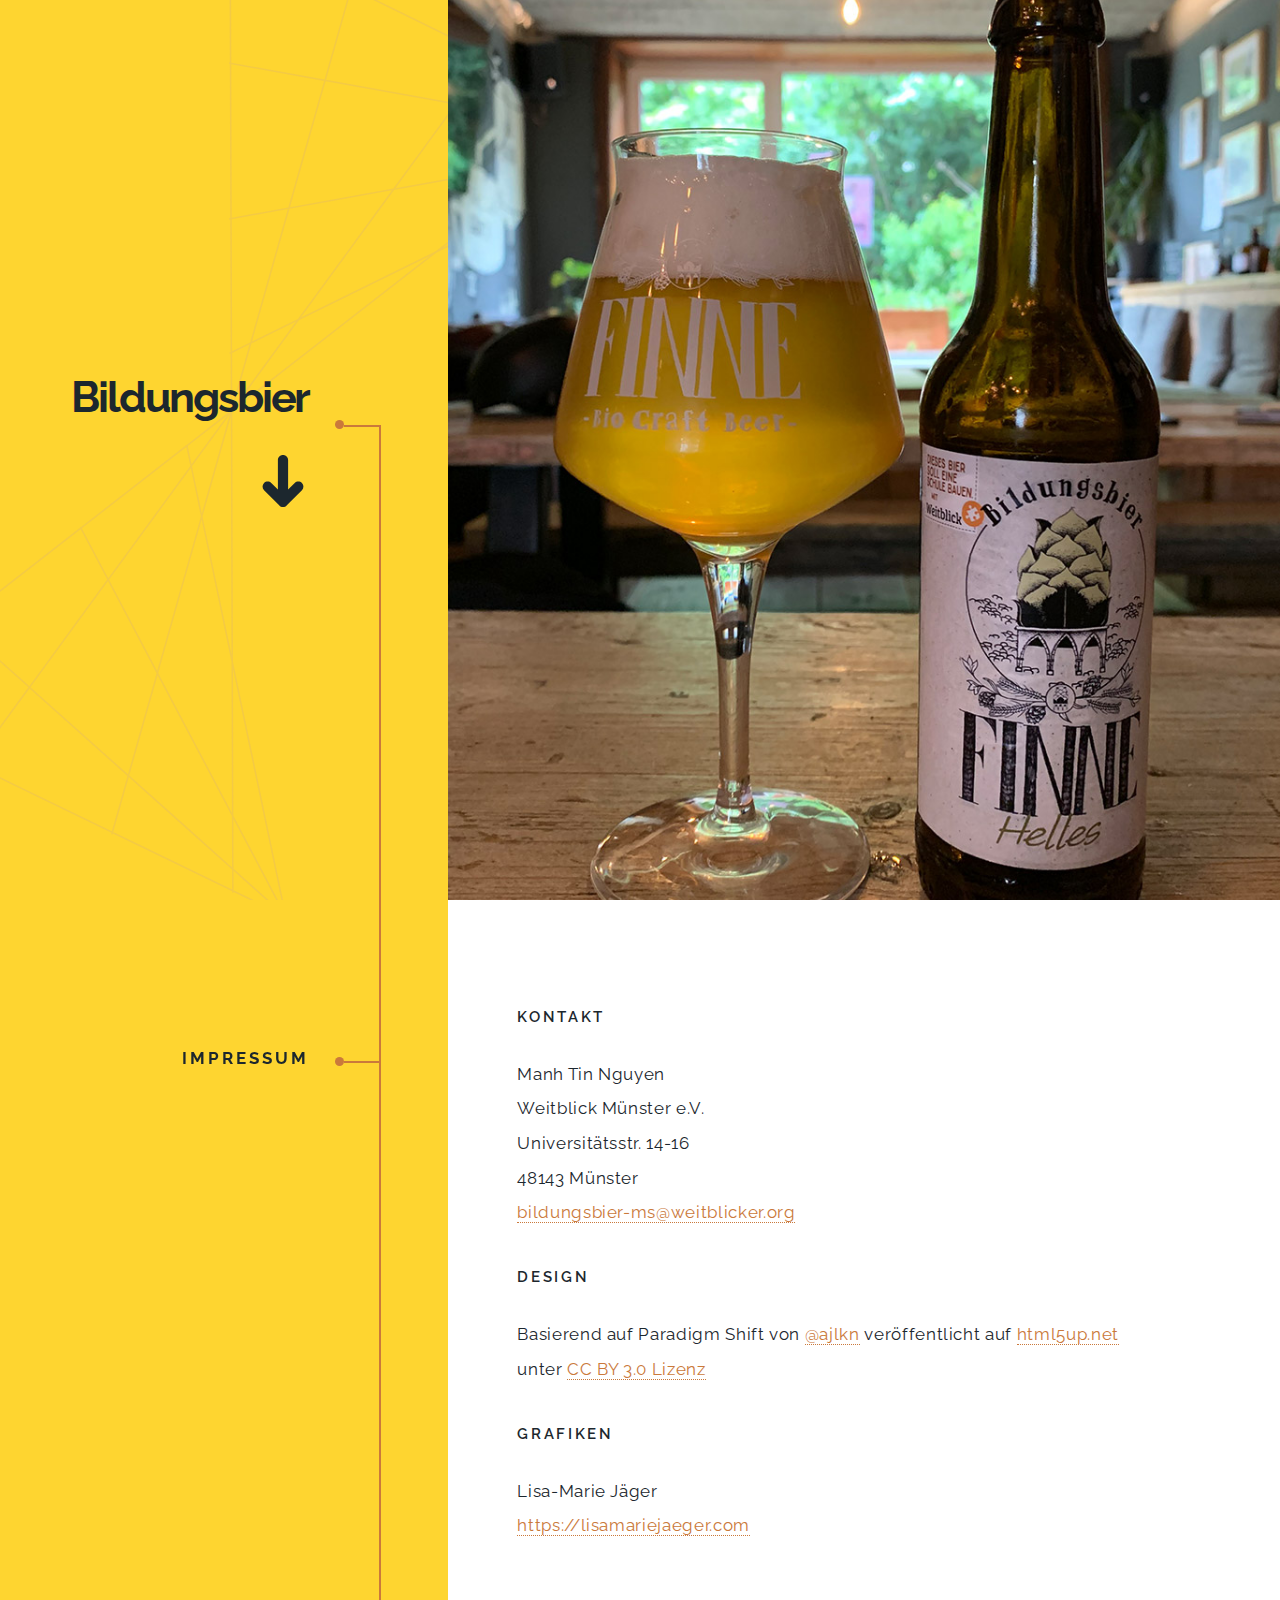
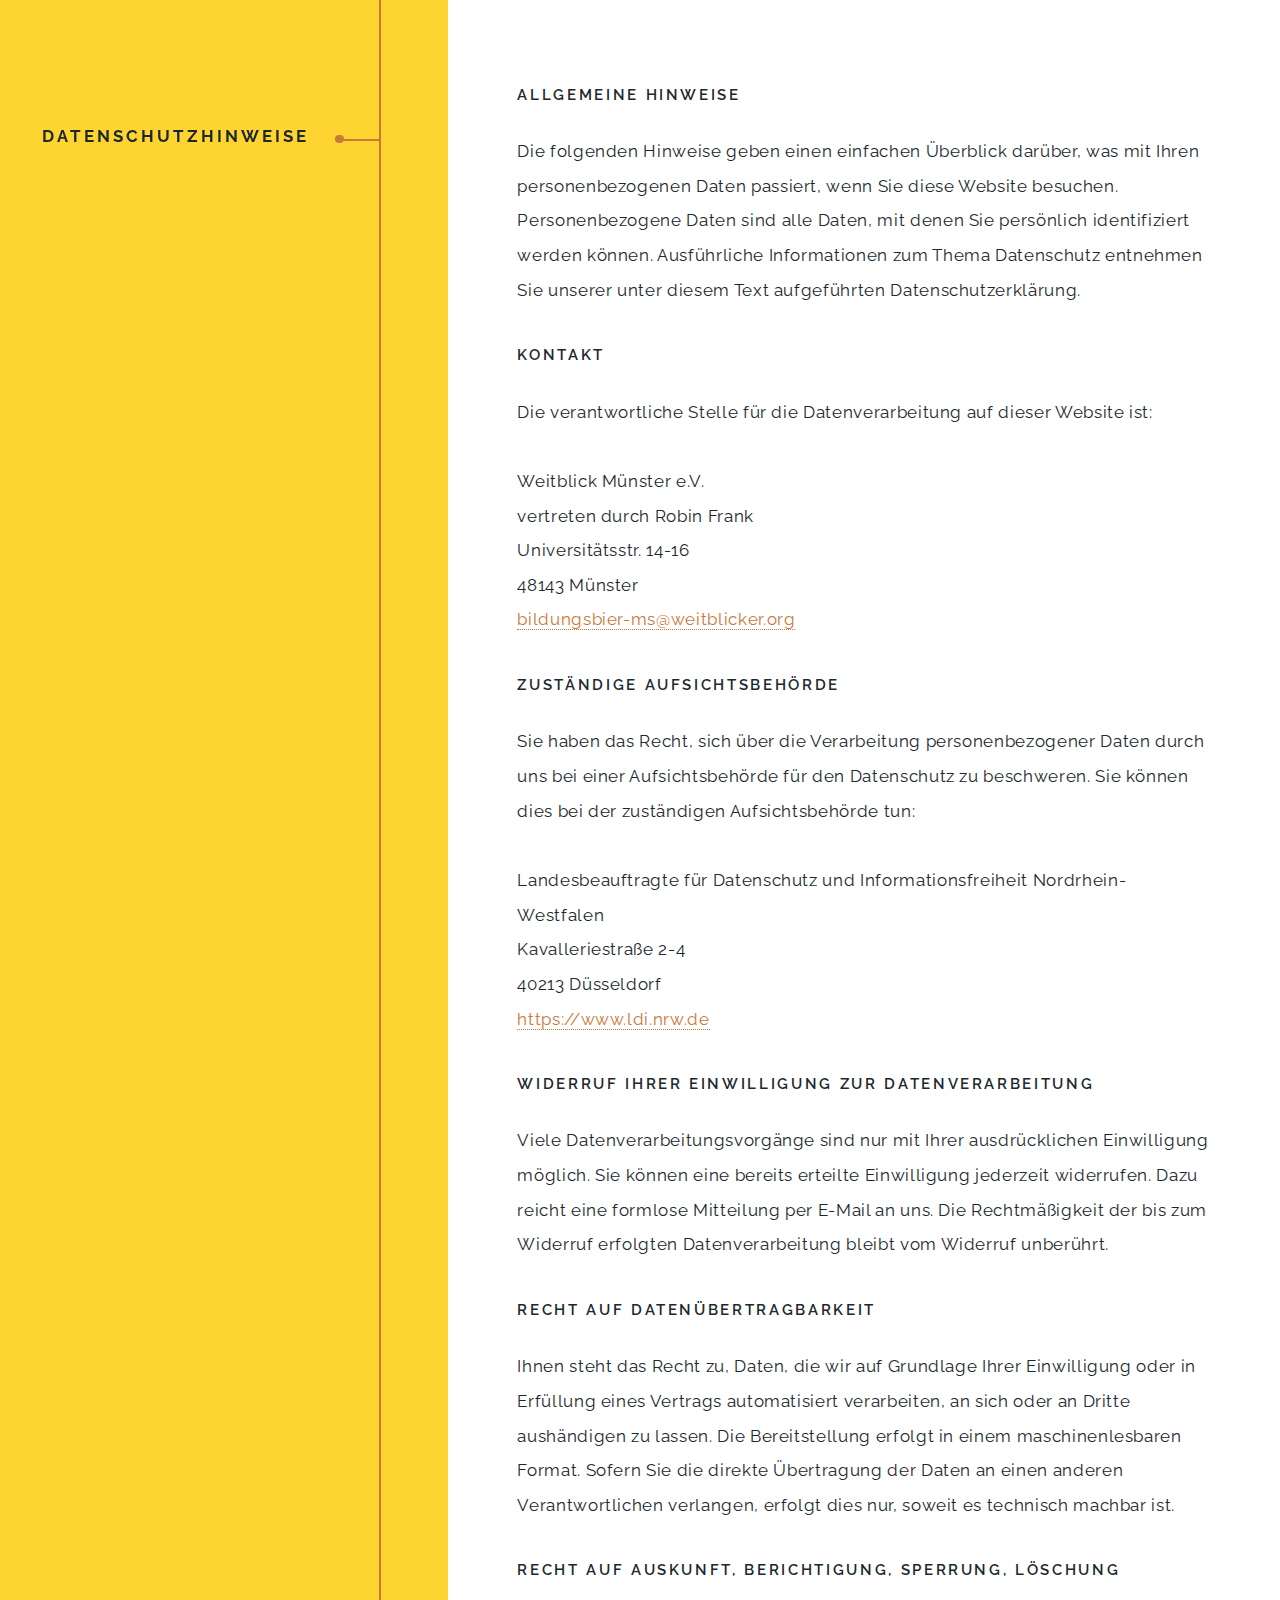
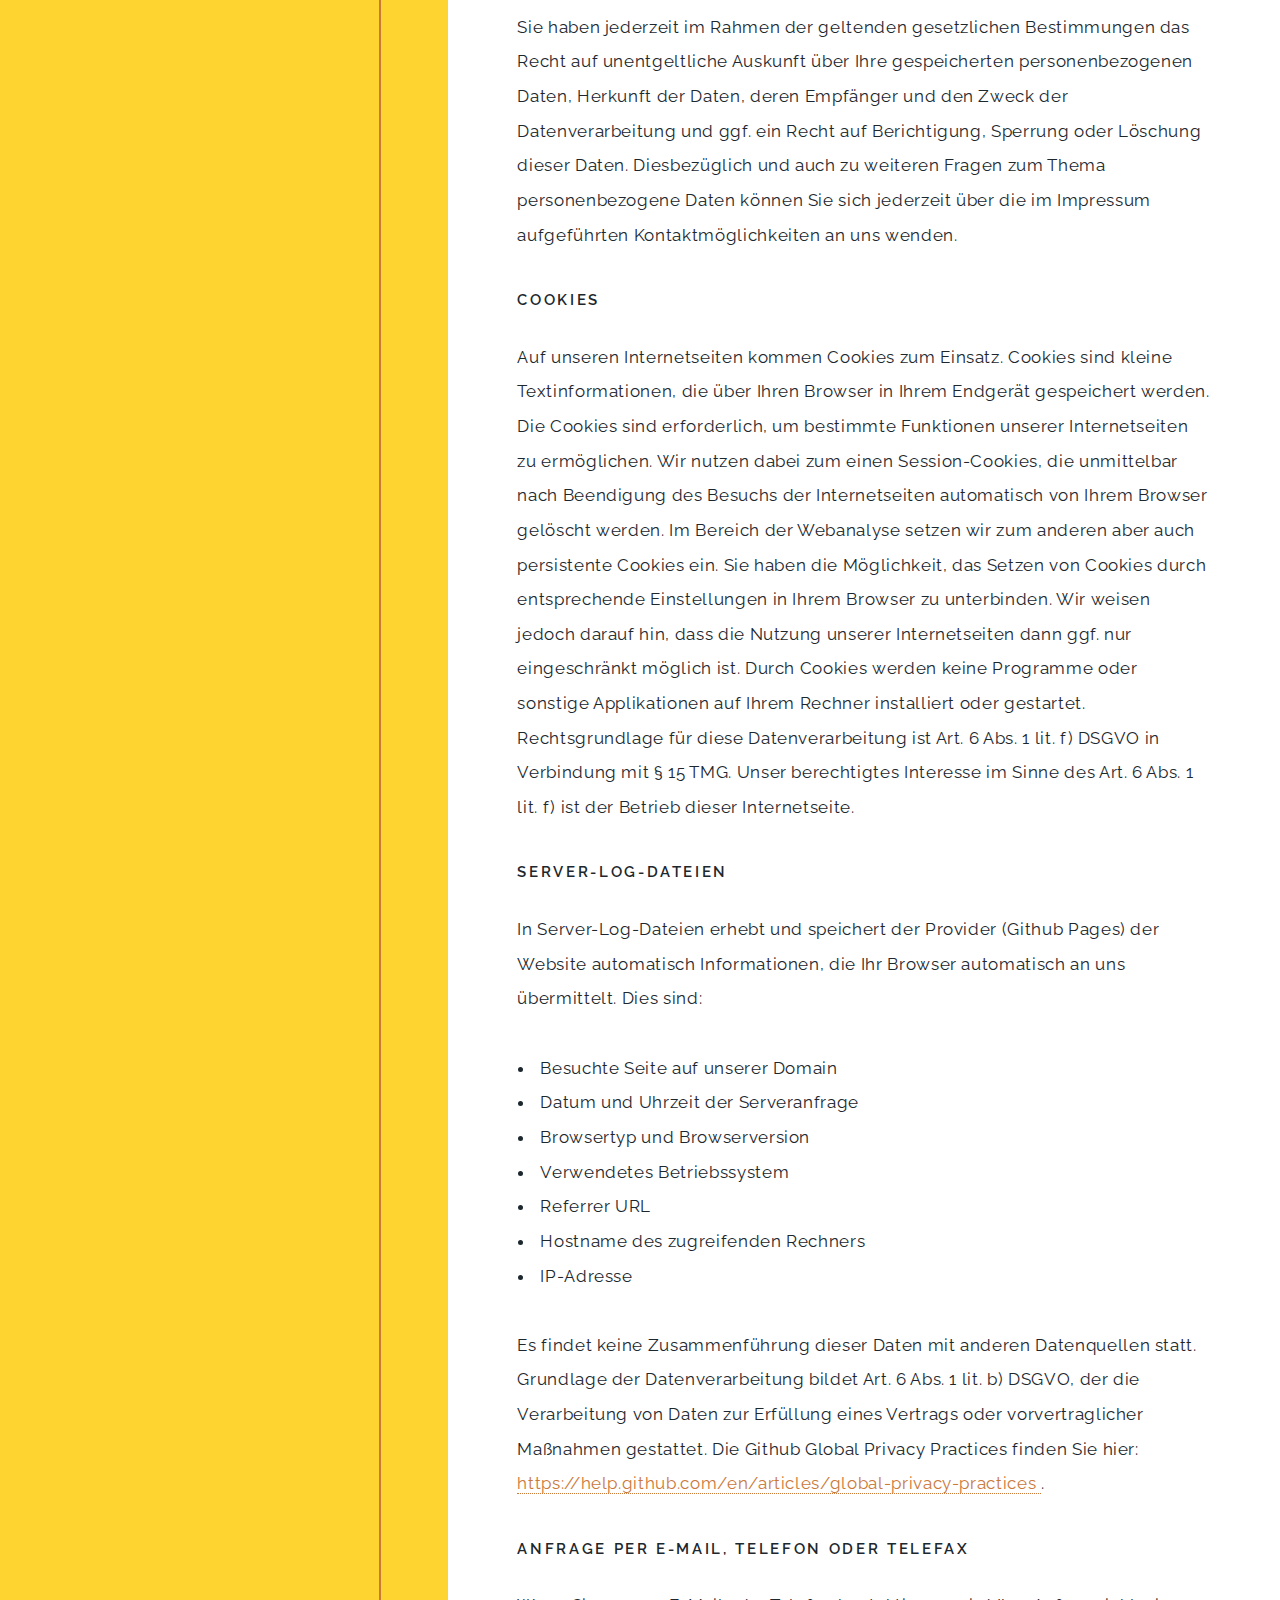
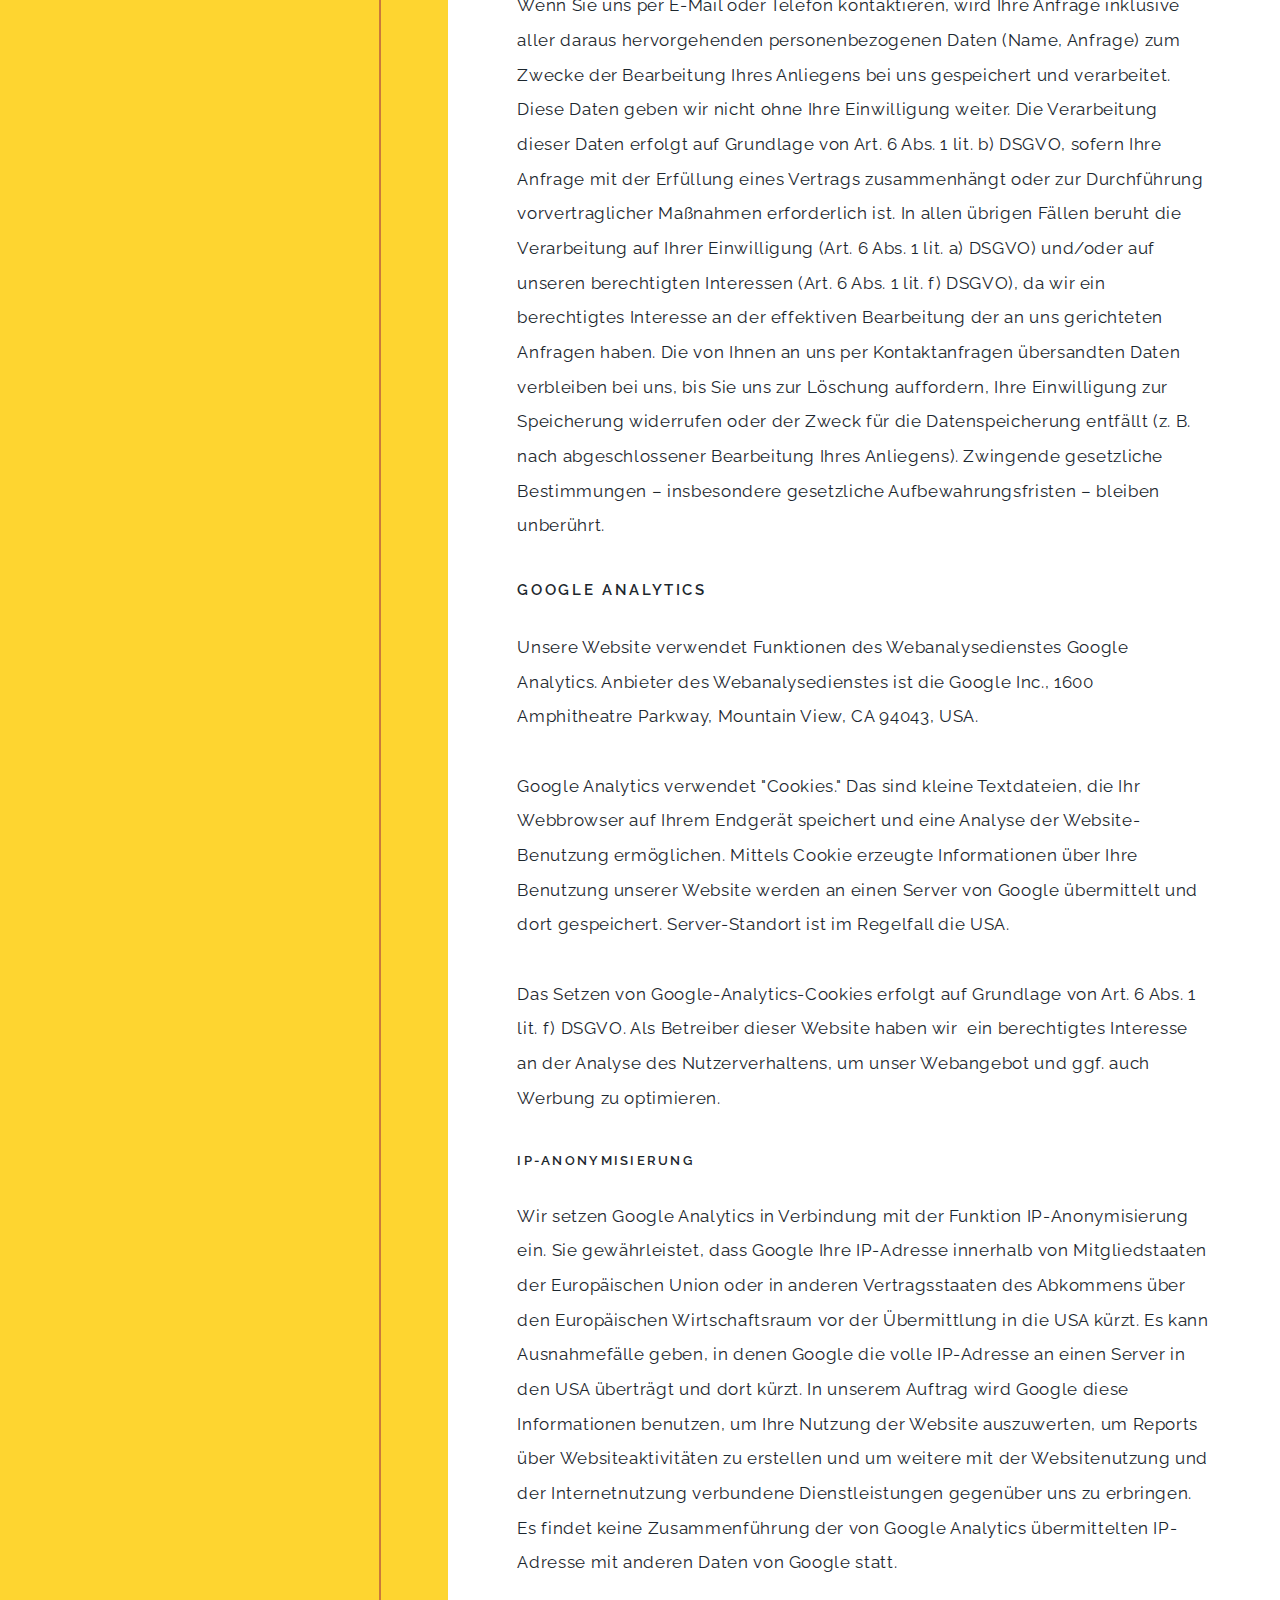
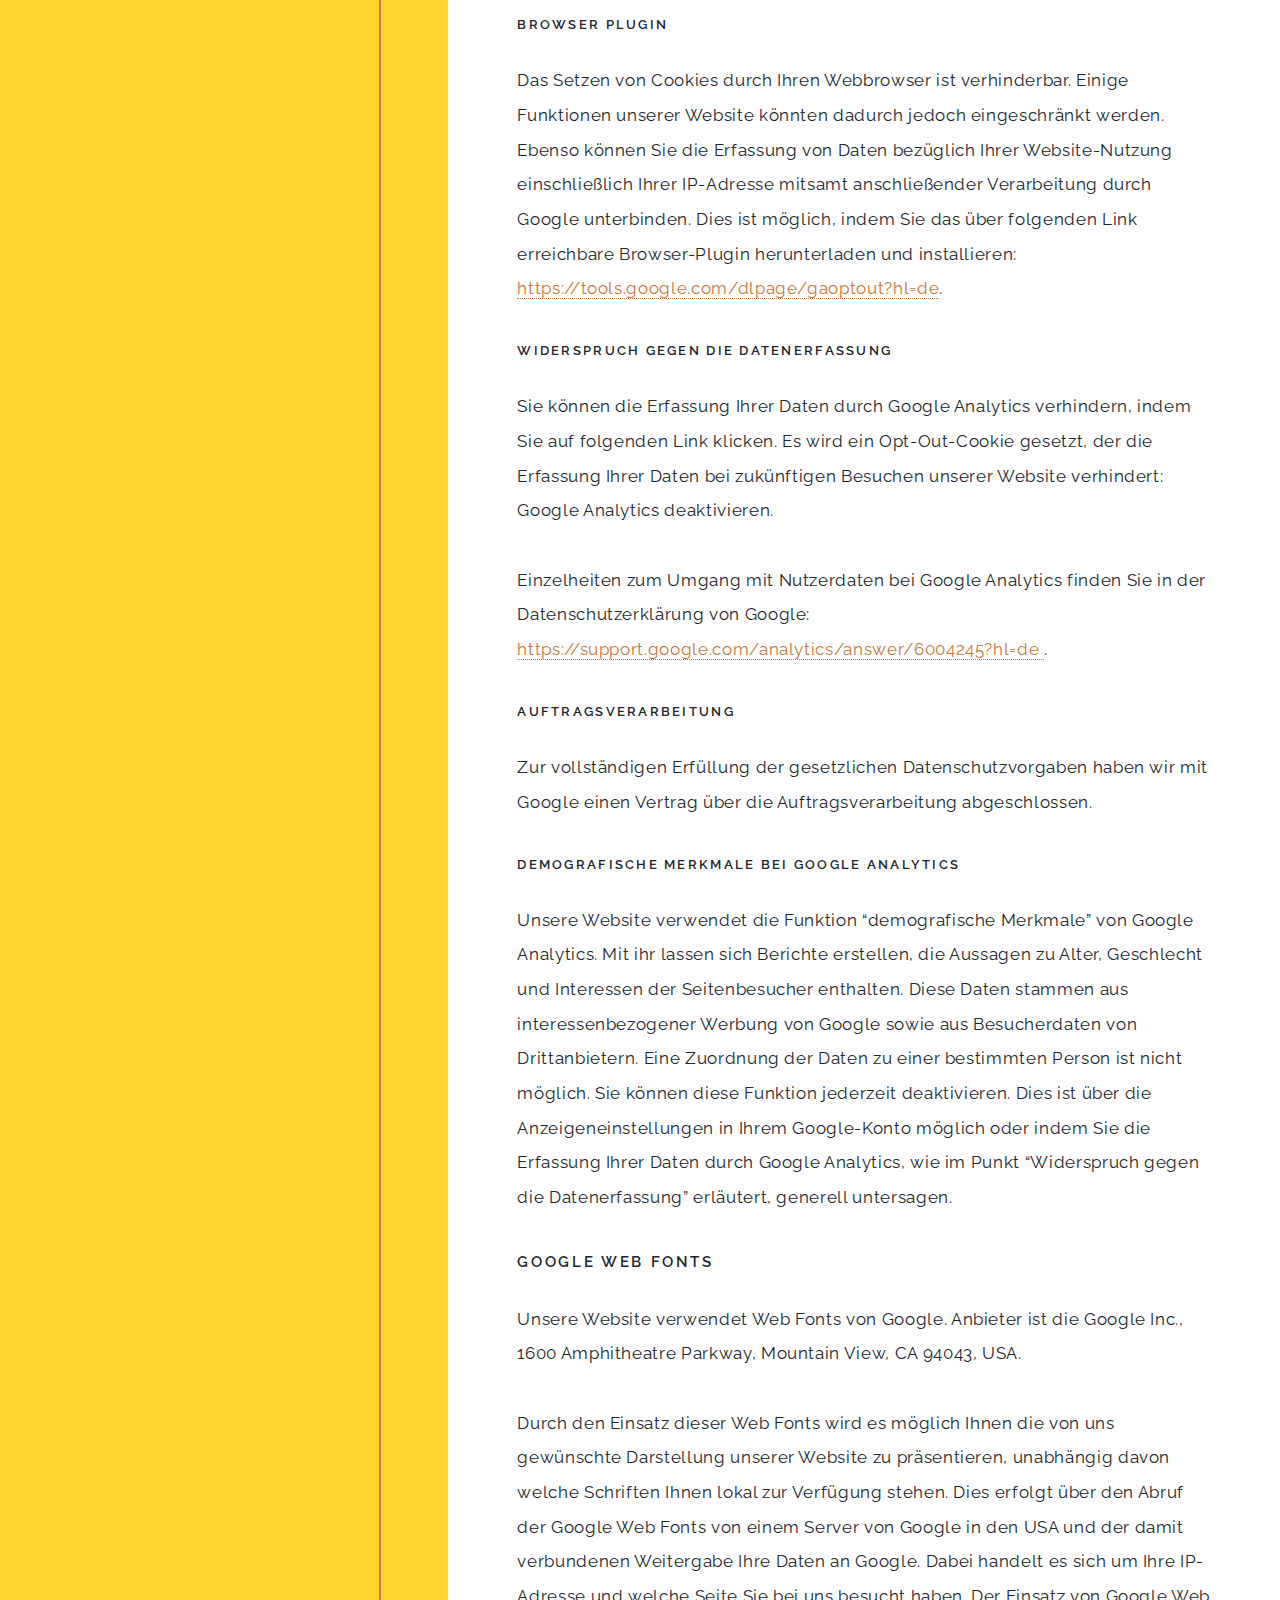
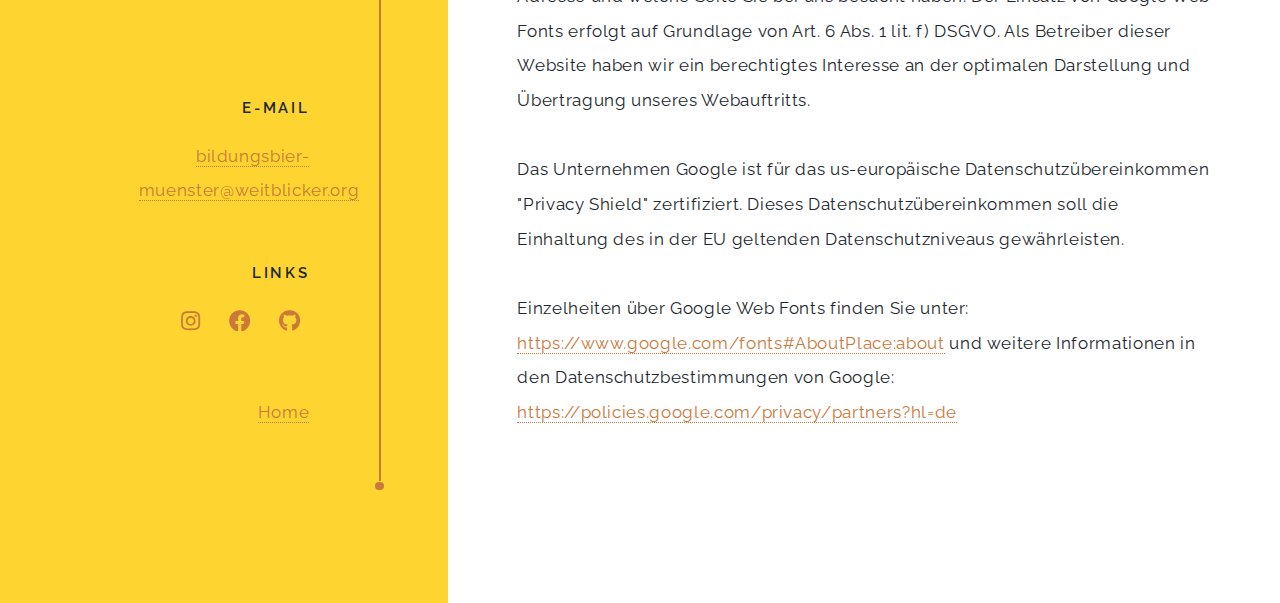
==== commit 9162d8b3: "Replce email adress" ====
--- a/privacy.html
+++ b/privacy.html
@@ -16,7 +16,7 @@
     <meta property="og:type" content="website" />
     <meta property="og:title" content="Das Bildungsbier" />
     <meta property="og:description" content="Das Bildungsbier ist eine Kooperation zwischen Weitblick Münster und der Finne Brauerei zur Finanzierung der Errichtung einer Schule in Benin" />
-    <meta property="og:image" content="https://bildungsbier.org/images/hero.jpg" />
+    <meta property="og:image" content="https://bildungsbier.org/images/gallery/thumbs/bier2-thumb.jpg" />
     <link rel="stylesheet" href="assets/css/main.css" />
     <script>
       window.dataLayer = window.dataLayer || [];
@@ -281,7 +281,7 @@
               <ul class="items">
                 <li>
                   <h3>E-Mail</h3>
-                  <a href="mailto:bildungsbier-ms@weitblicker.org">bildungsbier-ms@weitblicker.org</a>
+                  <a href="mailto:bildungsbier-muenster@weitblicker.org">bildungsbier-muenster@weitblicker.org</a>
                 </li>
                 <li>
                   <h3>Links</h3>
